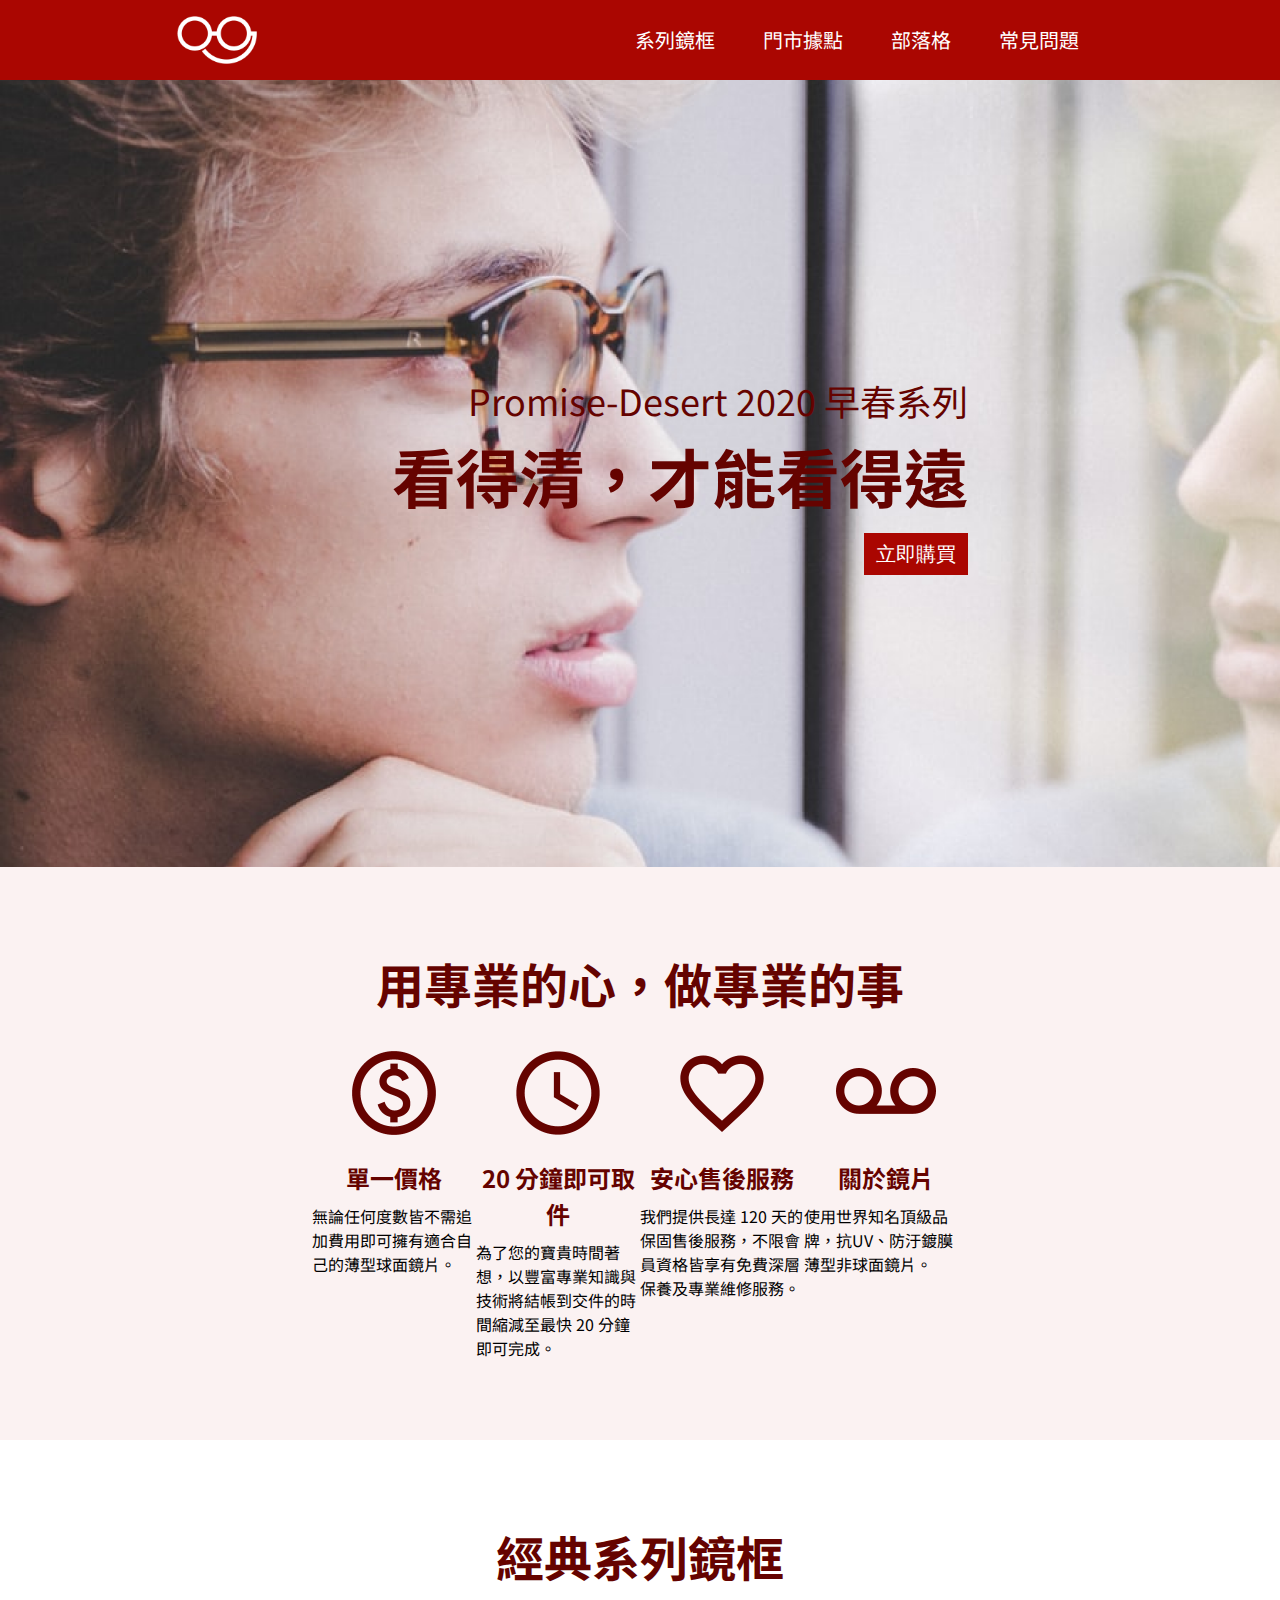
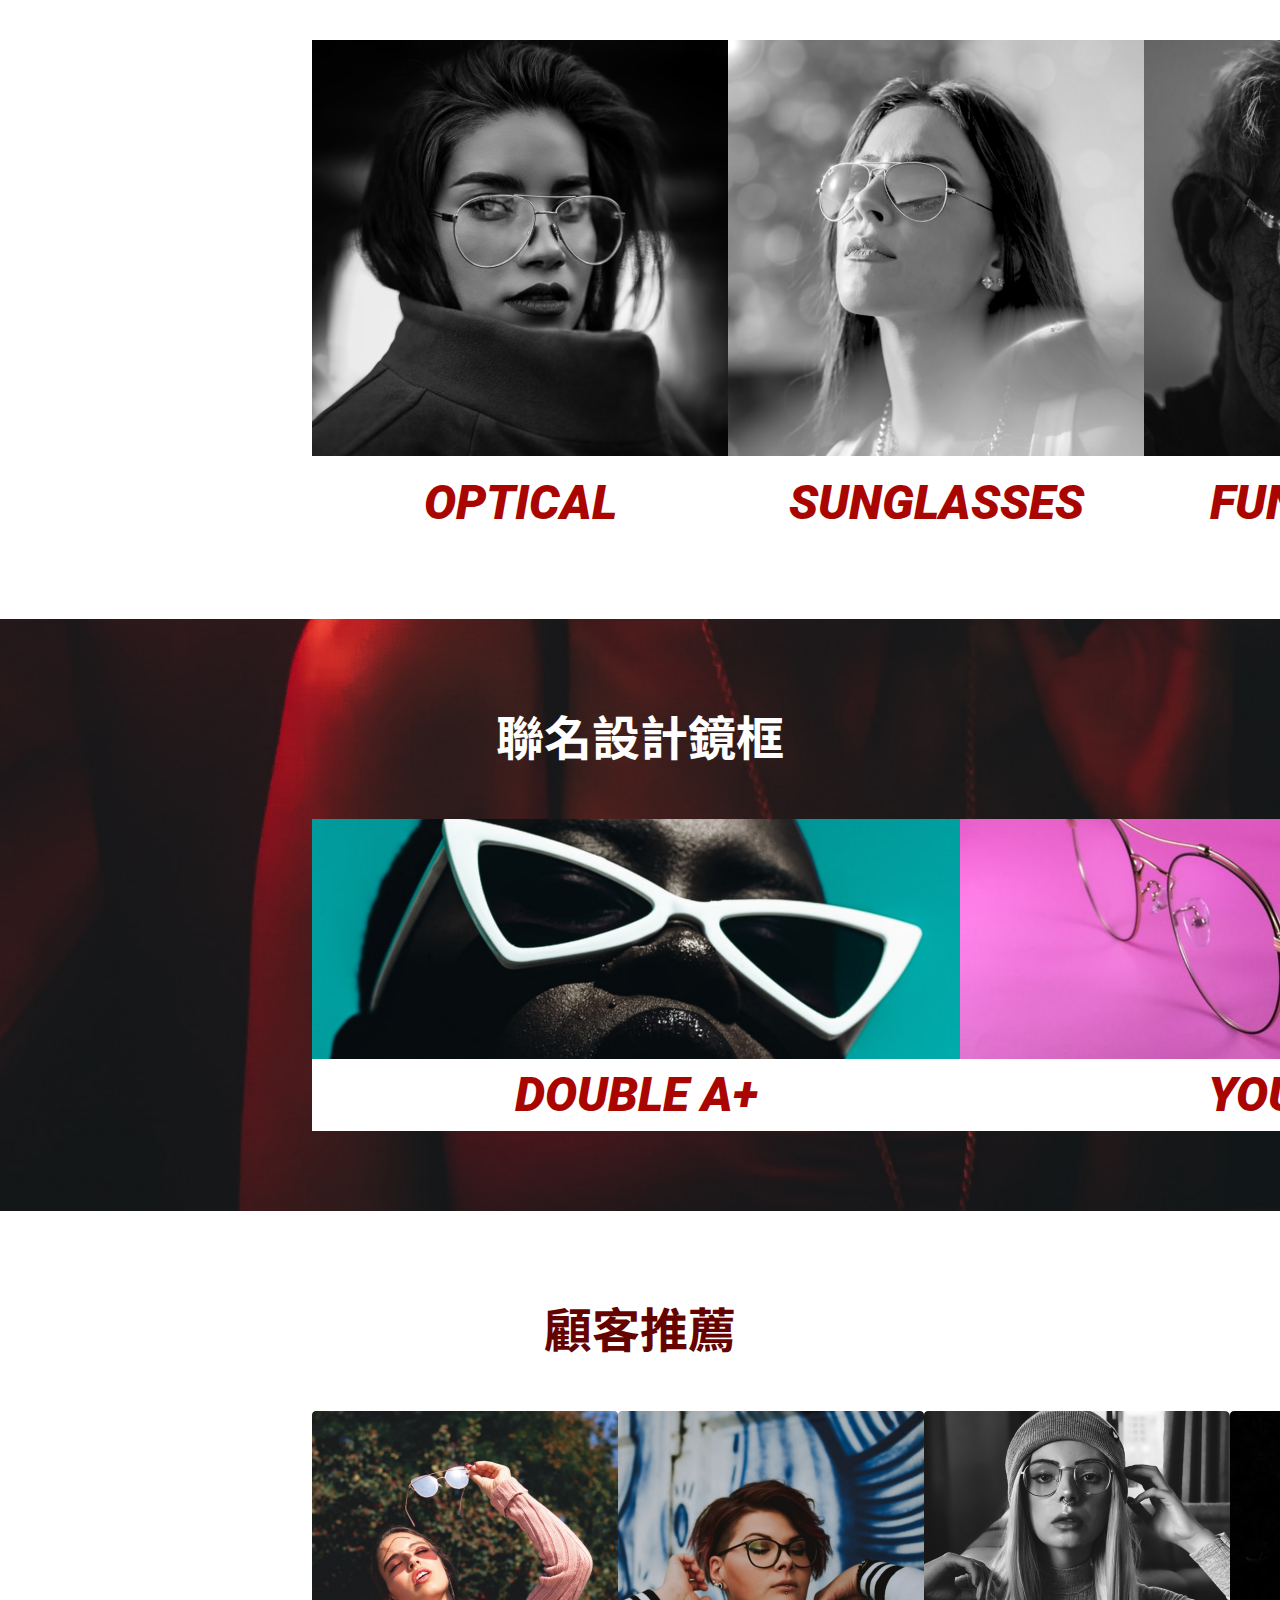
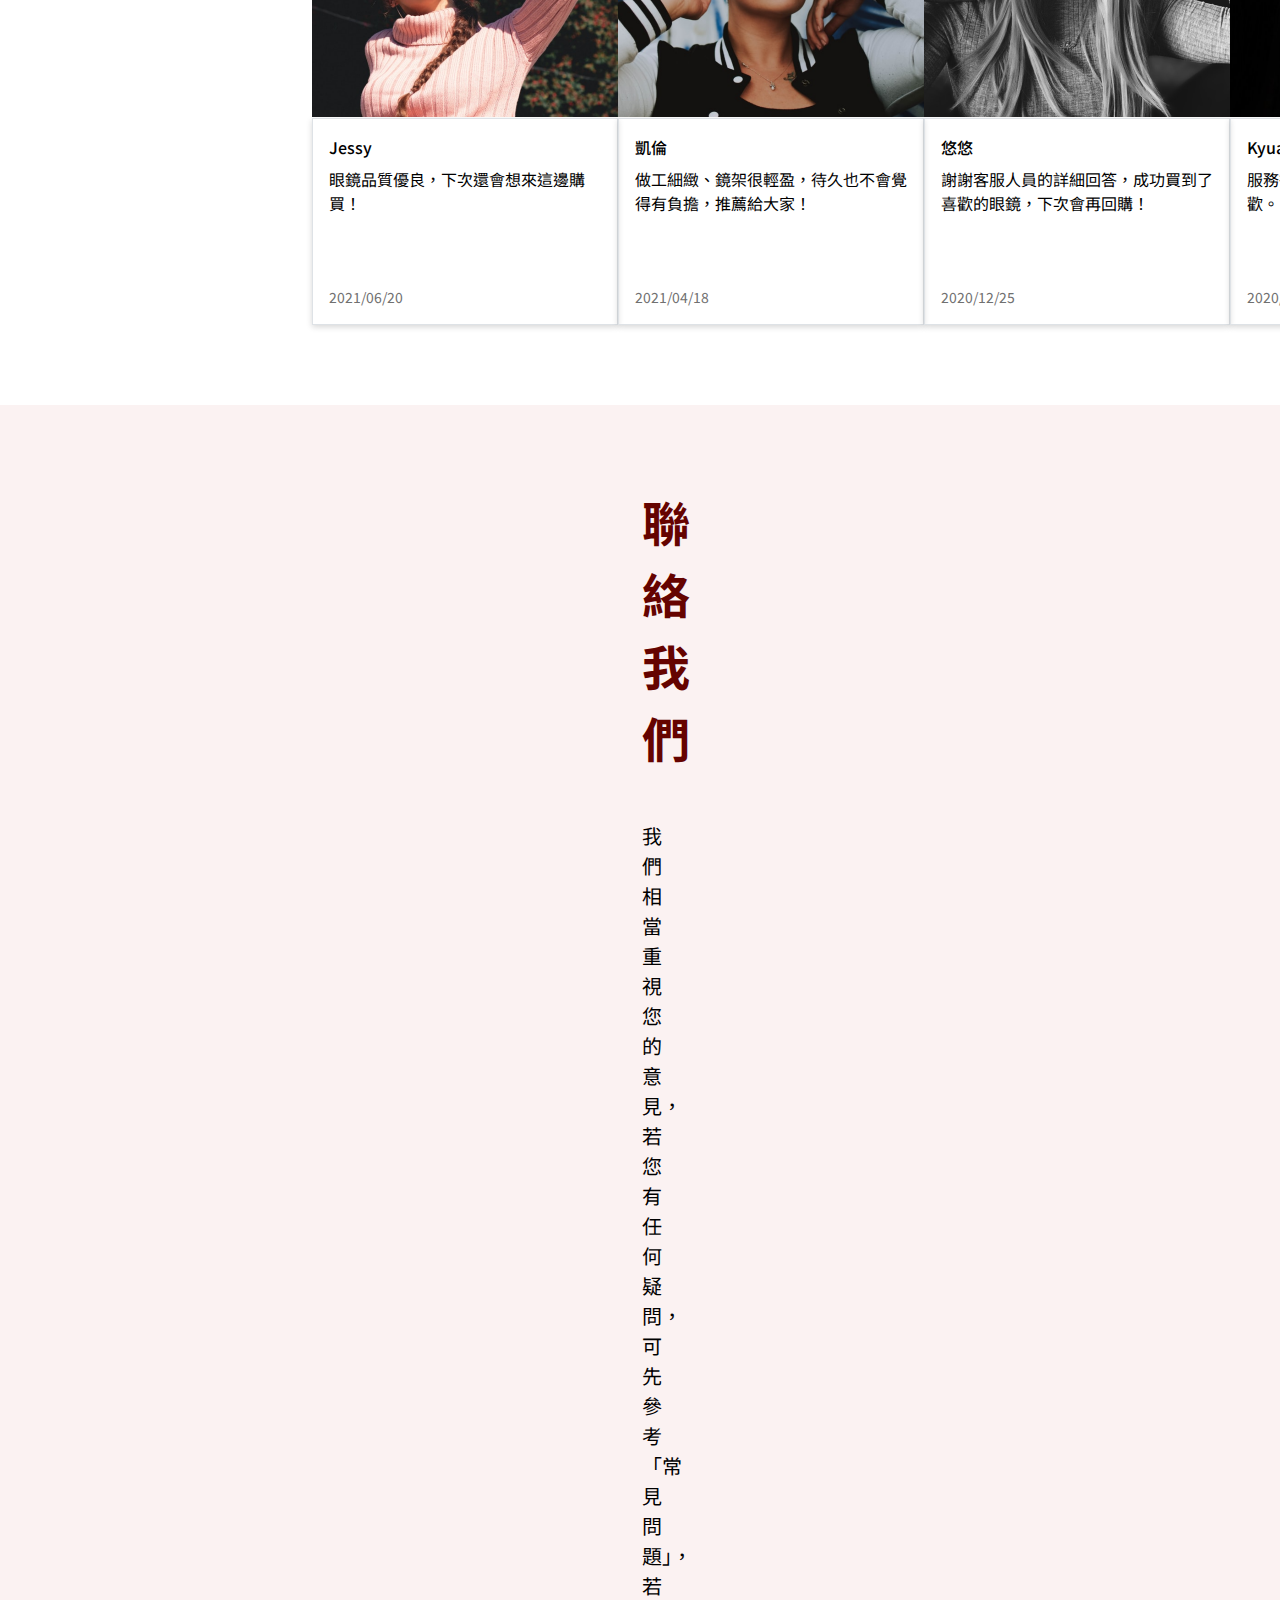
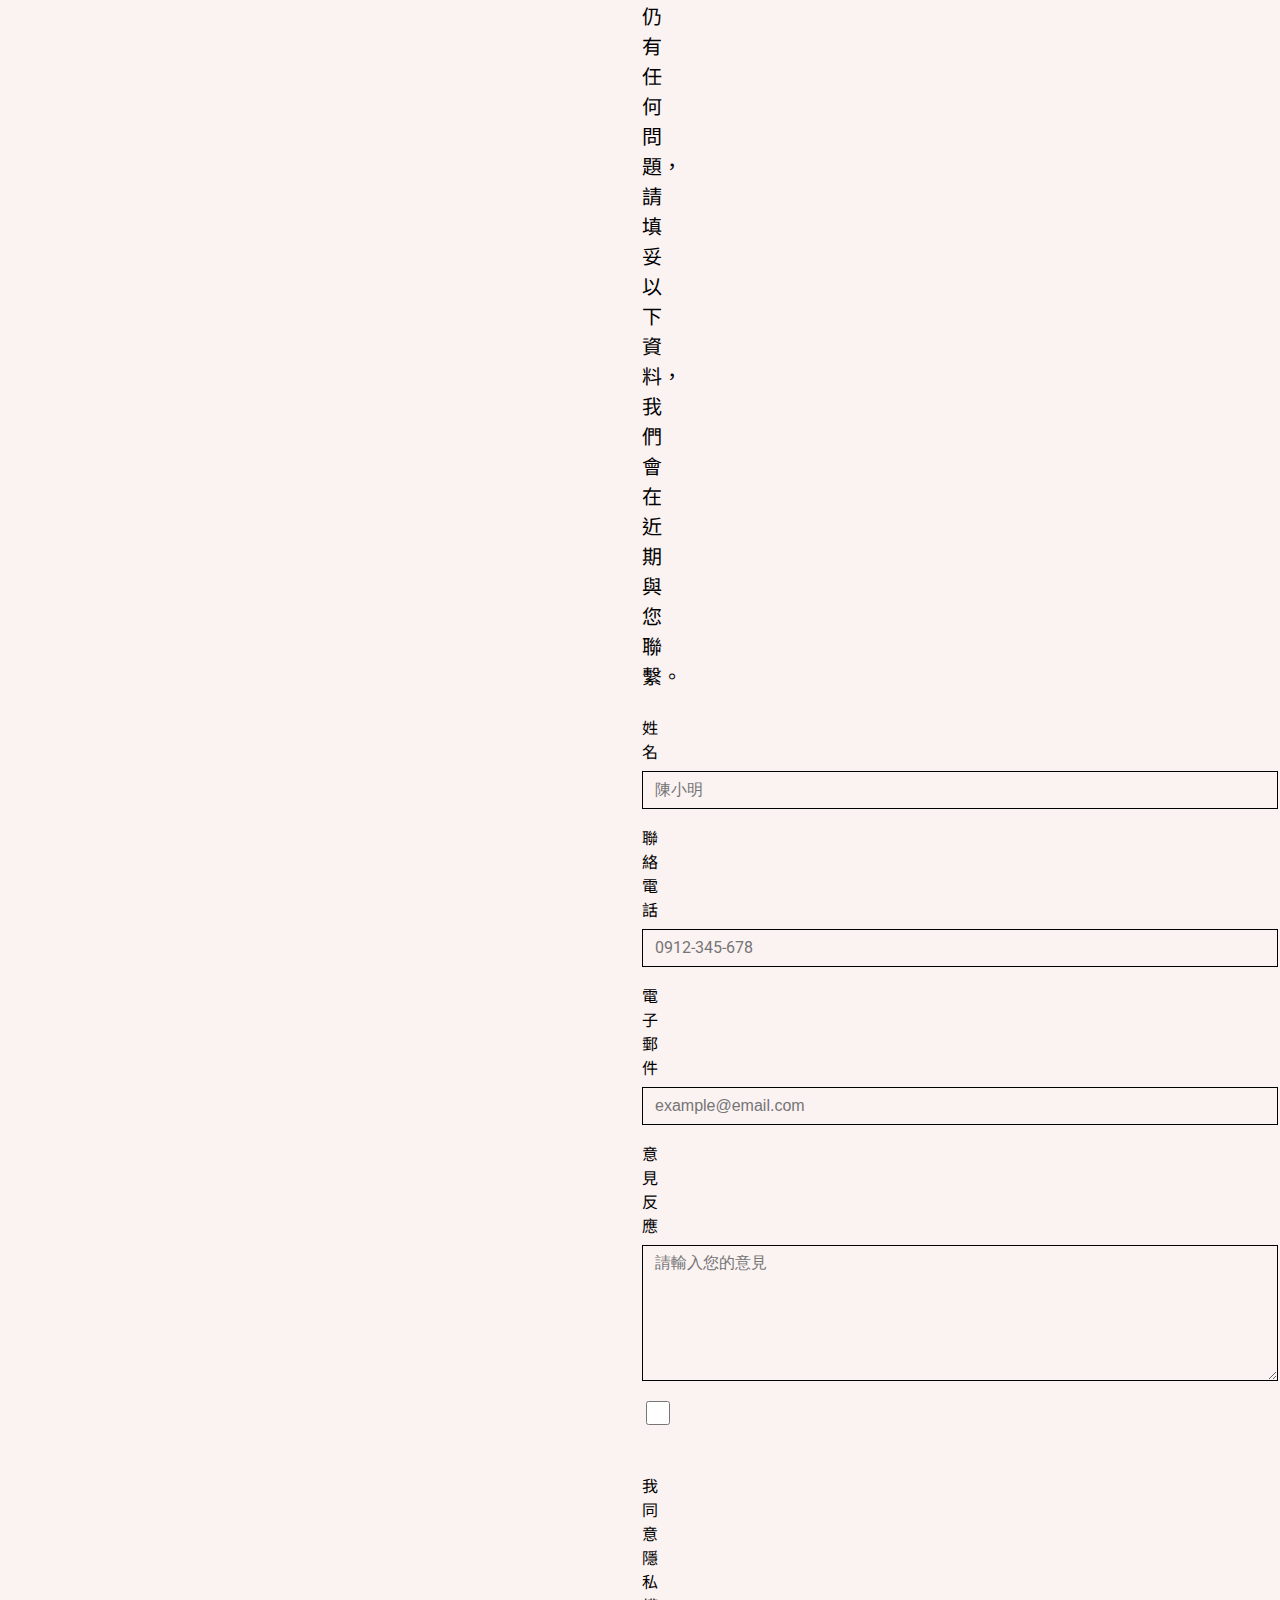
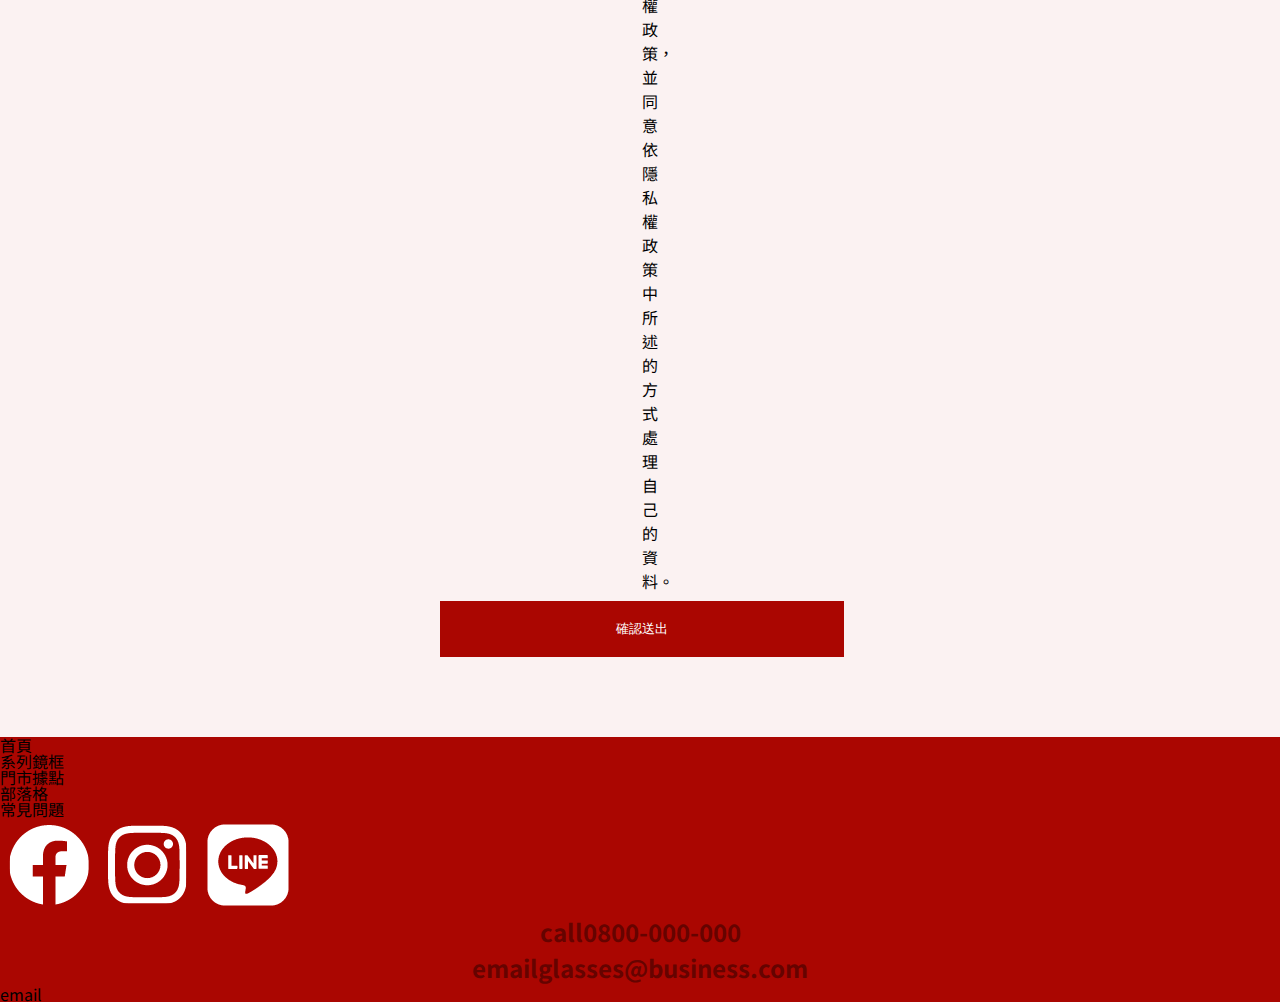
==== index.html @ fcf79416 "rename home page to index" ====
<!DOCTYPE html>
<html lang="en">
<head>
    <meta charset="UTF-8">
    <meta http-equiv="X-UA-Compatible" content="IE=edge">
    <meta name="viewport" content="width=device-width, initial-scale=1.0">
    <title>Glasses Official Website</title>
    <link rel="stylesheet" href="css/reset.css">
    <link rel="stylesheet" href="https://fonts.googleapis.com/icon?family=Material+Icons">
    <link rel="preconnect" href="https://fonts.googleapis.com">
    <link rel="preconnect" href="https://fonts.gstatic.com" crossorigin>
    <link href="https://fonts.googleapis.com/css2?family=Roboto:ital,wght@0,400;1,900&display=swap" rel="stylesheet">
    <link href="https://fonts.googleapis.com/css2?family=Noto+Sans+TC:wght@400;500;700&display=swap" rel="stylesheet">
    <link rel="stylesheet" href="css/all.css">
</head>
<body>
    <div class="header">
        <img src="images/logo-white.png" alt="logo">
        <ul class="menu text-notosans">
            <li><a href="">系列鏡框</a></li>
            <li><a href="">門市據點</a></li>
            <li><a href="">部落格</a></li>
            <li><a href="">常見問題</a></li>
        </ul>
    </div>
    <div class="banner text-notosans">
        <h2>Promise-Desert 2020 早春系列</h2>
        <h1>看得清，才能看得遠</h1>
        <input type="button" value="立即購買">
    </div>
    <div class="slogan text-notosans">
        <h2>用專業的心，做專業的事</h2>
        <ul class="values">
            <li>
                <img src="images/home-section2-1.png" alt="">
                <h3>單一價格</h3>
                <p>無論任何度數皆不需追加費用即可擁有適合自己的薄型球面鏡片。</p>
            </li>
            <li>
                <img src="images/home-section2-2.png" alt="">
                <h3>20 分鐘即可取件</h3>
                <p>為了您的寶貴時間著想，以豐富專業知識與技術將結帳到交件的時間縮減至最快 20 分鐘即可完成。</p>
            </li>
            <li>
                <img src="images/home-section2-3.png" alt="">
                <h3>安心售後服務</h3>
                <p>我們提供長達 120 天的保固售後服務，不限會員資格皆享有免費深層保養及專業維修服務。</p>
            </li>
            <li>
                <img src="images/home-section2-4.png" alt="">
                <h3>關於鏡片</h3>
                <p>使用世界知名頂級品牌，抗UV、防汙鍍膜薄型非球面鏡片。</p>
            </li>
        </ul>
    </div>
    <div class="classic">
        <h2 class="text-notosans">經典系列鏡框</h2>
        <ul class="classic-products text-roboto">
            <li>
                <img src="images/home-section3-1.png" alt="">
                <h3>OPTICAL</h3>
            </li>
            <li>
                <img src="images/home-section3-2.png" alt="">
                <h3>SUNGLASSES</h3>
            </li>
            <li>
                <img src="images/home-section3-3.png" alt="">
                <h3>FUNCTIONAL</h3>
            </li>
        </ul>
    </div>
    <div class="joint">
        <h2 class="text-notosans">聯名設計鏡框</h2>
        <ul class="joint-products text-roboto">
            <li>
                <img src="images/home-section4-1.png" alt="">
                <h3>DOUBLE A+</h3>
            </li>
            <li>
                <img src="images/home-section4-2.png" alt="">
                <h3>YOUTH</h3>
            </li>
        </ul>
    </div>
    <div class="recommend text-notosans">
        <h2>顧客推薦</h2>
        <ul class="cards">
            <li>
                <img src="images/home-section5-1.png" alt="">
                <div class="cards-content">
                    <h3>Jessy</h3>
                    <p>眼鏡品質優良，下次還會想來這邊購買！</p>
                    <span>2021/06/20</span>
                </div>
            </li>
            <li>
                <img src="images/home-section5-2.png" alt="">
                <div class="cards-content">
                    <h3>凱倫</h3>
                    <p>做工細緻、鏡架很輕盈，待久也不會覺得有負擔，推薦給大家！</p>
                    <span>2021/04/18</span>
                </div>
            </li>
            <li>
                <img src="images/home-section5-3.png" alt="">
                <div class="cards-content">
                    <h3>悠悠</h3>
                    <p>謝謝客服人員的詳細回答，成功買到了喜歡的眼鏡，下次會再回購！</p>
                    <span>2020/12/25</span>
                </div>
            </li>
            <li>
                <img src="images/home-section5-4.png" alt="">
                <div class="cards-content">
                    <h3>Kyuan</h3>
                    <p>服務很好，品質沒有任何問題，非常喜歡。</p>
                    <span>2020/10/31</span>
                </div>
            </li>
        </ul>
    </div>
    <div class="contact text-notosans">
        <h2>聯絡我們</h2>
        <h3>我們相當重視您的意見，若您有任何疑問，可先參考「常見問題」，若仍有任何問題，請填妥以下資料，我們會在近期與您聯繫。</h3>
        <form action="" class="form">
            <p>姓名</p>
            <input type="text" name="name" placeholder="陳小明">
            <p>聯絡電話</p>
            <input class="text-roboto" type="text" name="phone" placeholder="0912-345-678">
            <p>電子郵件</p>
            <input type="text" name="email" placeholder="example@email.com">
            <p>意見反應</p>
            <textarea name="" id="" cols="30" rows="10" placeholder="請輸入您的意見"></textarea>
            <p><input type="checkbox" name="confirm">我同意隱私權政策，並同意依隱私權政策中所述的方式處理自己的資料。</p>
            <div class="btn">
                <input type="button" value="確認送出">
            </div>
        </form>
    </div>
    <div class="footer text-notosans">
        <div>
            <ul>
                <li>首頁</li>
                <li>系列鏡框</li>
                <li>門市據點</li>
                <li>部落格</li>
                <li>常見問題</li>
            </ul>
            <ul>
                <img src="images/ic-social-fb.png" alt="facebook">
                <img src="images/ic_social_ig.png" alt="instagram">
                <img src="images/ic_social_line.png" alt="line">
            </ul>
        </div>
        <h3><i class="material-icons-outlined">call</i>0800-000-000</h3>
        <h3><i class="material-icons-outlined">email</i>glasses@business.com</h3>

        <span class="material-icons-outlined">
            email
            </span>
    </div>
</body>
</html>
---- css/all.css ----
.text-roboto{
    font-family: 'Roboto', sans-serif;
}

.text-notosans{
    font-family: 'Noto Sans TC', sans-serif;
}

h2{
    font-weight: bold;
    font-size: 48px;
    line-height: 72px;
    color: #650300;
    text-align: center;
}

h3{
    font-weight: bold;
    font-size: 24px;
    line-height: 36px;
    color: #650300;
    text-align: center;
}

.header{
    background-color: #AA0601;
    display: flex;
    justify-content: space-around;
    align-items: center;
    height: 80px;
}

.header img{
    max-width: 80px;
}

.menu{
    display: flex;
    justify-content: space-around;
    width: 492px;
}

.menu a{
    color: white;
    text-decoration:none;
    font-size: 20px;
    line-height: 30px;
}

.banner{
    background-image: url('../images/home-header.png');
    background-size: cover;
    height: 787px;
    display: flex;
    flex-direction: column;
    align-items: flex-end;
    justify-content: center;
    padding-right: 312px;
}

.banner h1{
    color: #650300;
    font-size: 64px;
    line-height: 96px;
    font-weight: bold;
}

.banner h2{
    font-size: 36px;
    line-height: 54px;
    font-weight: 400;
}

.banner input[type=button]{
    color: white;
    background-color: #AA0601;
    font-size: 20px;
    line-height: 30px;
    font-weight: 500;
    padding: 6px 12px;
    border: none;
    margin-top: 10px;
}

.slogan{
    padding: 80px 312px;
    background-color: #FBF2F2;
}

.slogan h2{
    margin-bottom: 24px;
}

.slogan img{
    max-width: 100px;
    margin-bottom: 16px;
}

.slogan h3{
    margin-bottom: 8px;
}

.slogan p{
    font-size: 16px;
    line-height: 24px;
    text-align: left;
}

.values{
    display: flex;
    justify-content: space-between;
    text-align: center;
}

.values li{
    width: 306px;
}

.classic{
    padding: 80px 312px;
}

.classic h2{
    margin-bottom: 48px;
}

.classic img{
    max-width: 416px;
    margin-bottom: 8px;
}

.classic h3{
    color: #AA0601;
    font-size: 48px;
    line-height: 72px;
    font-weight: 900;
    font-style: italic;
}

.classic-products{
    display: flex;
    justify-content: space-around;
}

.joint{
    background-image: url('../images/index-bg.png');
    background-size: cover;
    padding: 80px 312px;
}

.joint h2{
    color: white;
    margin-bottom: 48px;
}

.joint img{
    max-width: 648px;
}

.joint-products{
    display: flex;
}

.joint-products li{
    display: flex;
    flex-direction: column;
}

.joint-products h3{
    color: #AA0601;
    font-size: 48px;
    line-height: 72px;
    background-color: white;
    font-weight: 900;
    font-style: italic;
}

.recommend{
    padding: 80px 312px;
}

.recommend h2{
    margin-bottom: 48px;
}

.cards{
    display: flex;
    justify-content: space-between;
}

.cards img{
    max-width: 306px;
}

.cards-content{
    max-width: 306px;
    border: 1px solid #DEE2E6;
    padding: 16px;
    box-shadow: 0px 2px 6px #00000029;
}

.cards-content h3{
    font-size: 16px;
    line-height: 24px;
    color: #000000;
    font-weight: 500;
    text-align: left;
    margin-bottom: 8px;
}

.cards-content p{
    font-size: 16px;
    line-height: 24px;
    height: 120px;
}

.cards-content span{
    color: #707070;
    font-size: 14px;
    line-height: 21px;
}

.contact{
    padding: 80px 642px;
    background-color: #FBF2F2;
}

.contact h2{
    margin-bottom: 48px;
}

.contact h3{
    font-size: 20px;
    line-height: 30px;
    color: #000000;
    font-weight: 400;
    text-align: left;
    margin-bottom: 24px;
}

.form p{
    margin-bottom: 8px;
    font-size: 16px;
    line-height: 24px;
}

.form input[type=text]{
    margin-bottom: 16px;
    width: 636px;
    padding: 6px 12px;
    font-size: 16px;
    line-height: 24px;
    background-color: #FBF2F2;
    border: 1px solid;
}

.form input[type=checkbox]{
    width: 24px;
    height: 24px;
    margin-bottom: 48px;
}

.form input[type=button]{
    background-color: #AA0601;
    max-width: 416px;
    height: 56px;
    padding: 16px 176px;
    border: 0px;
    color: white;
}

.form textarea{
    margin-bottom: 16px;
    width: 636px;
    height: 136px;
    padding: 6px 12px;
    font-size: 16px;
    line-height: 24px;
    background-color: #FBF2F2;
    border: 1px solid;
}

.btn{
    display: flex;
    justify-content: center;
}

.footer{
    background-color: #AA0601;
}
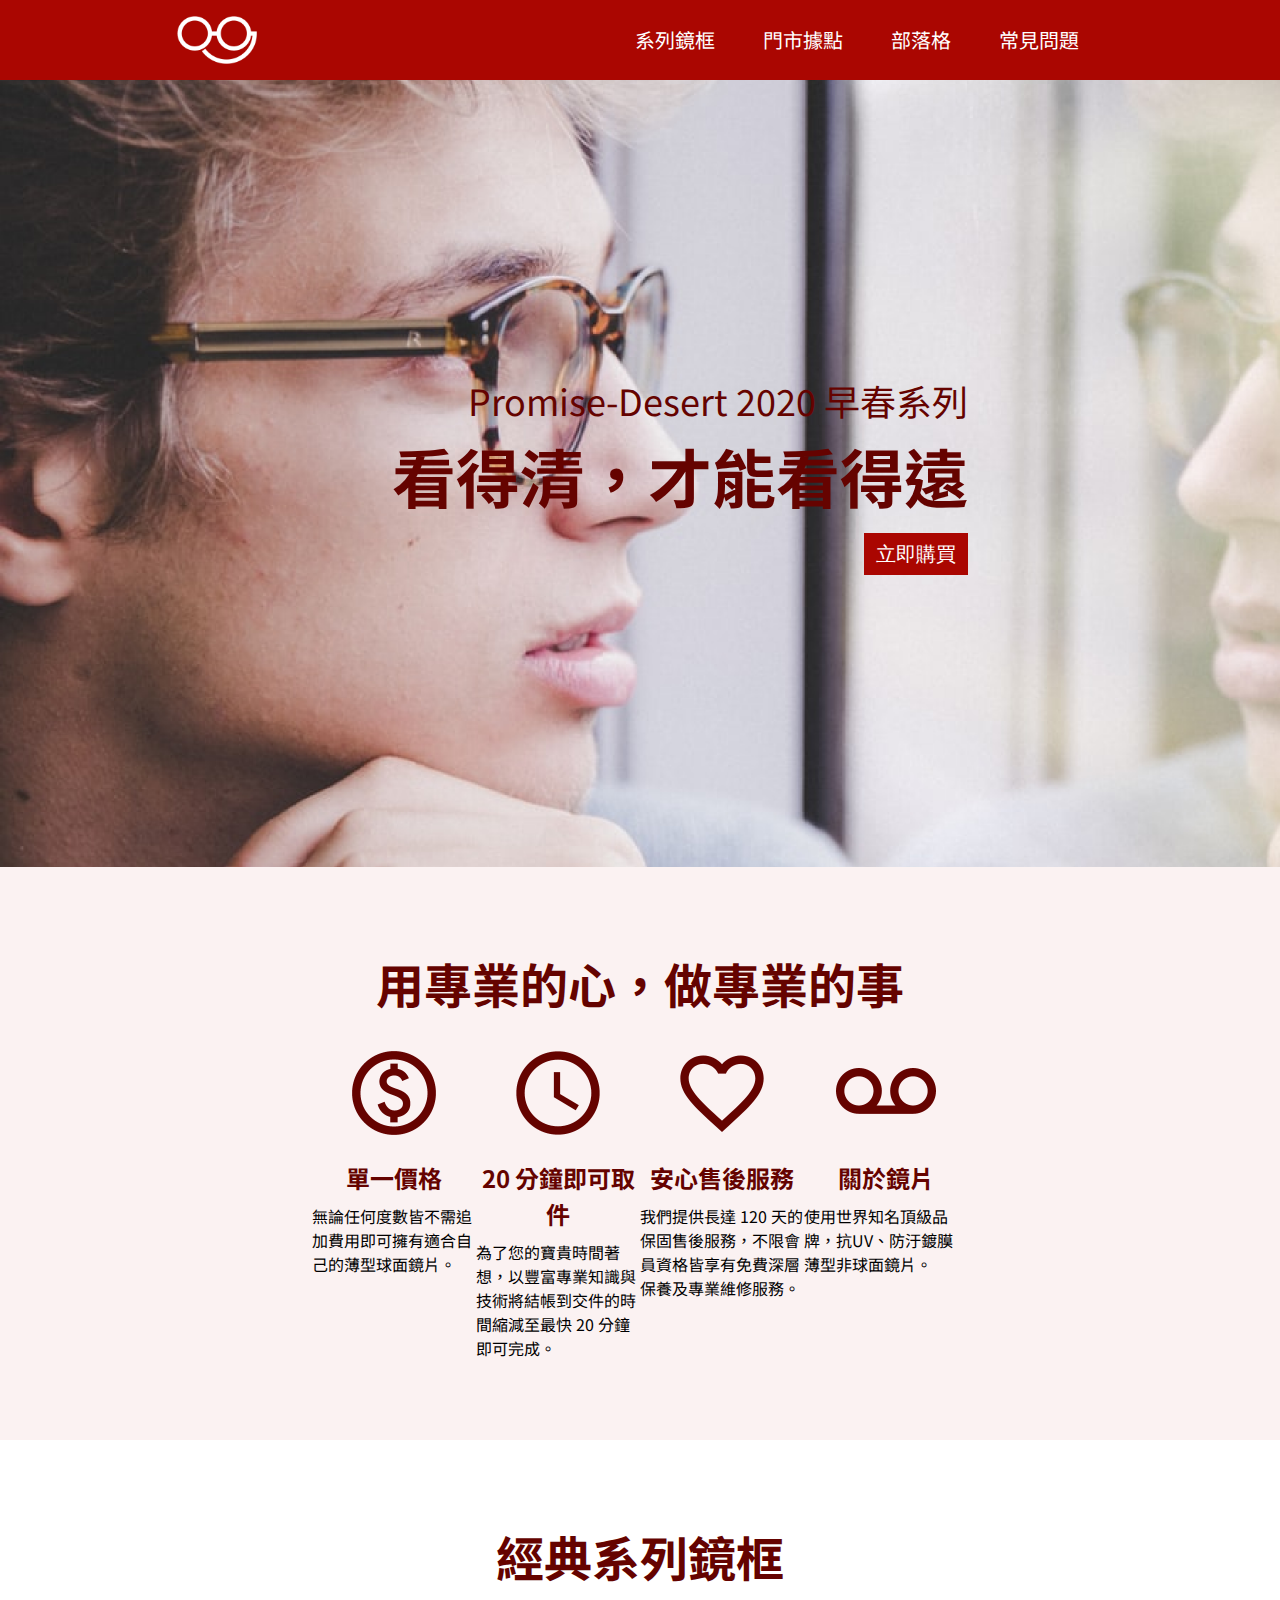
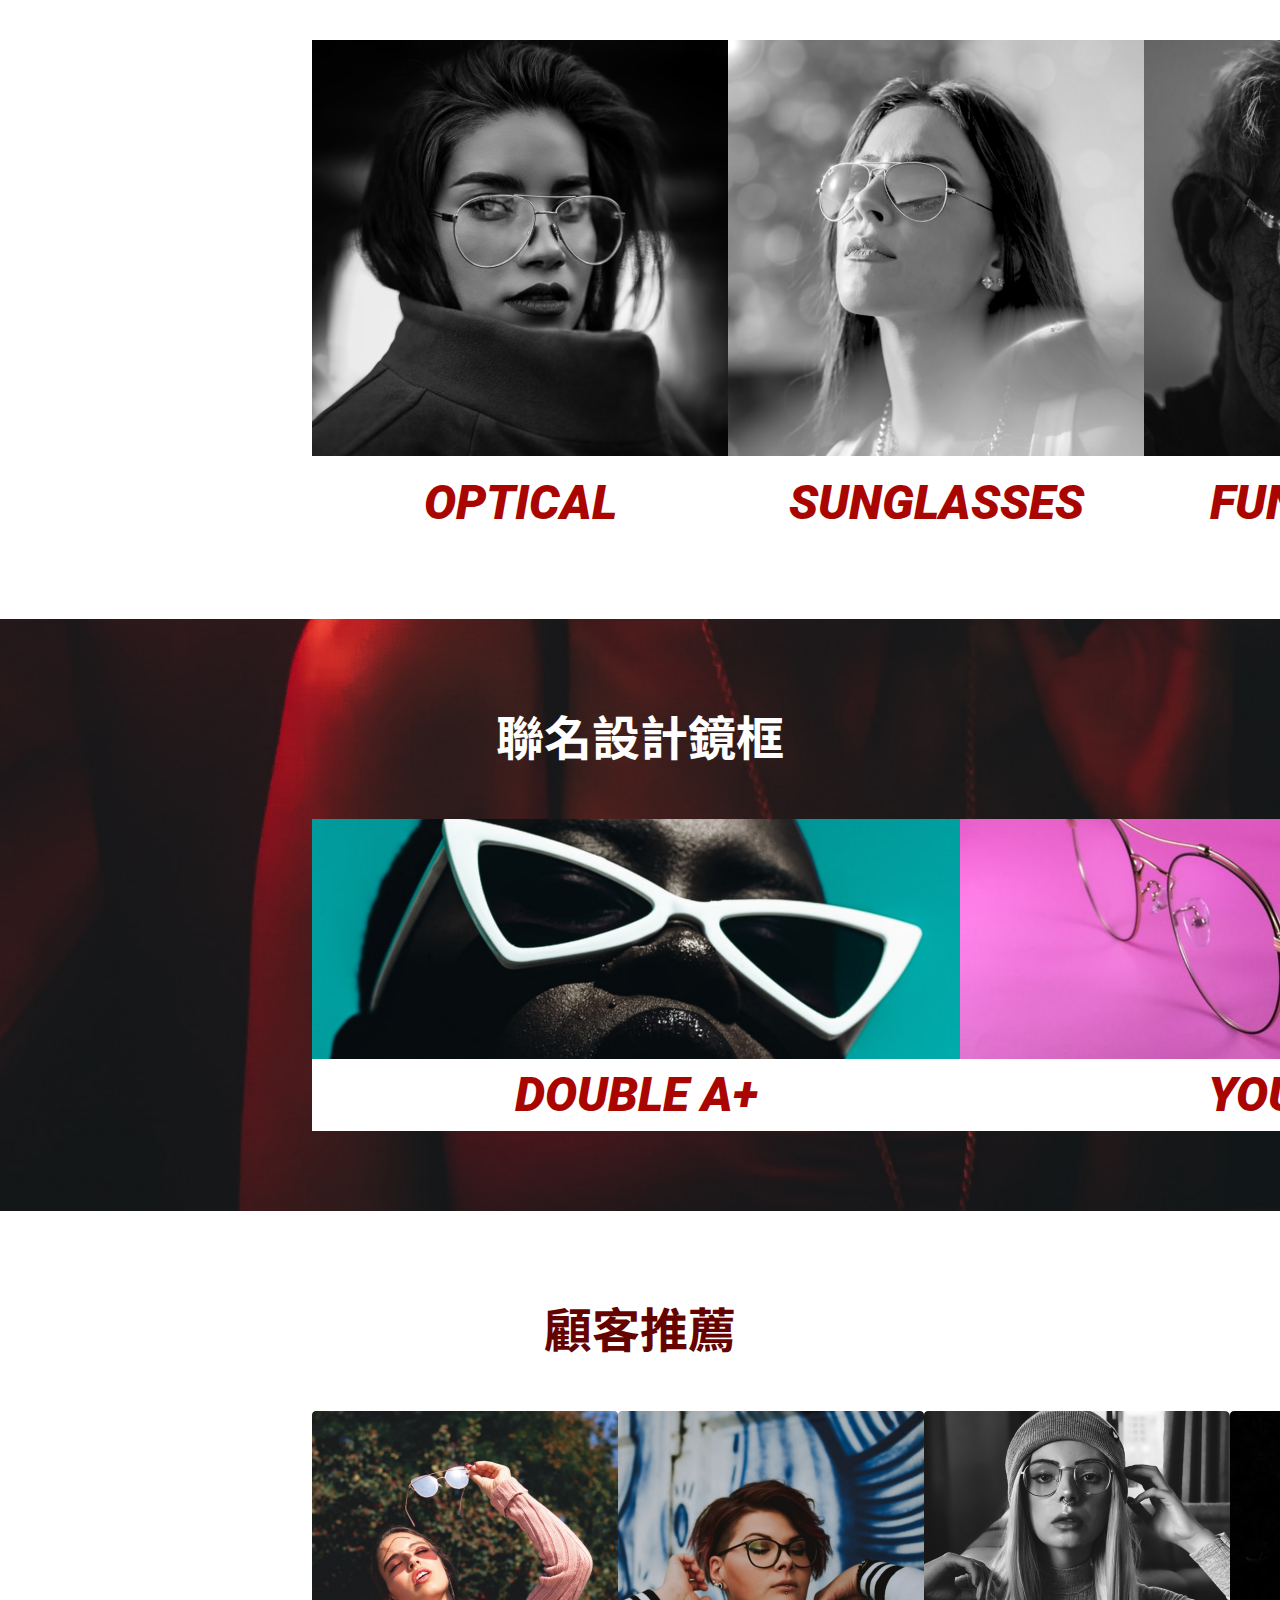
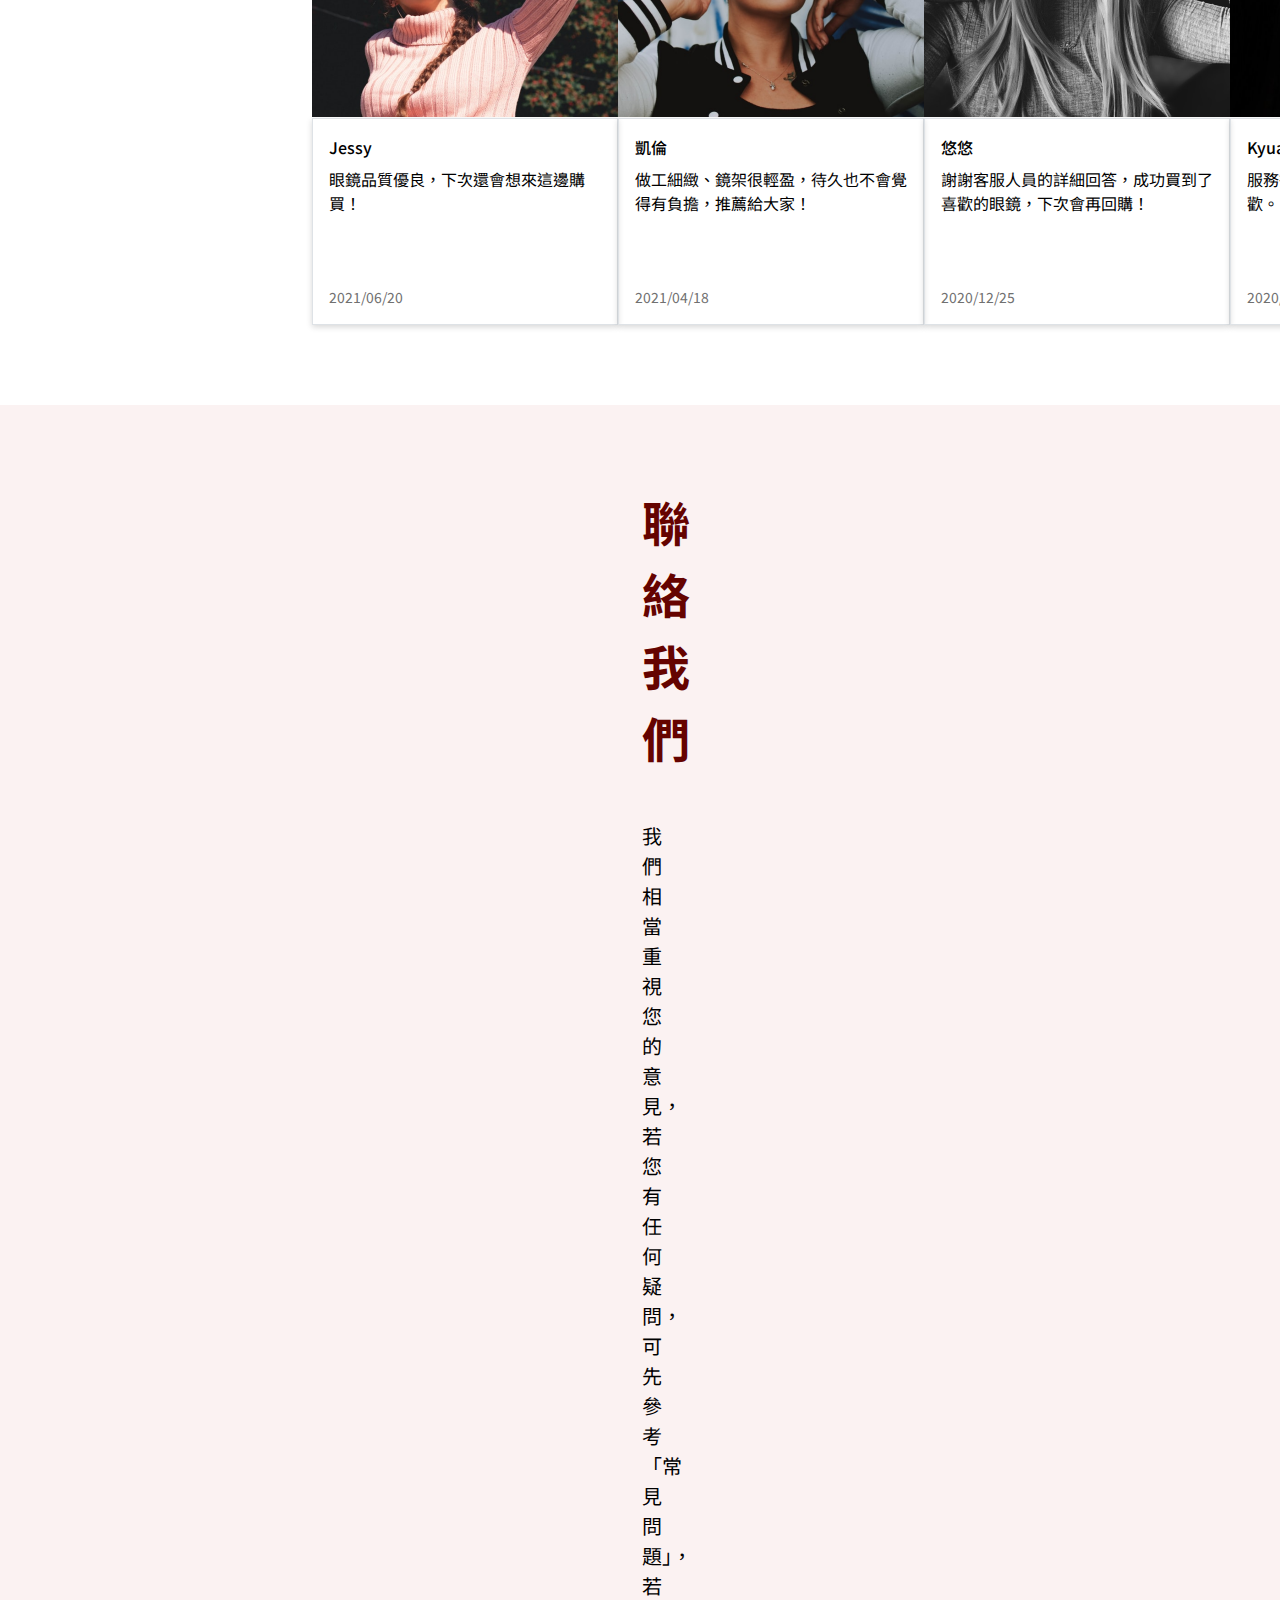
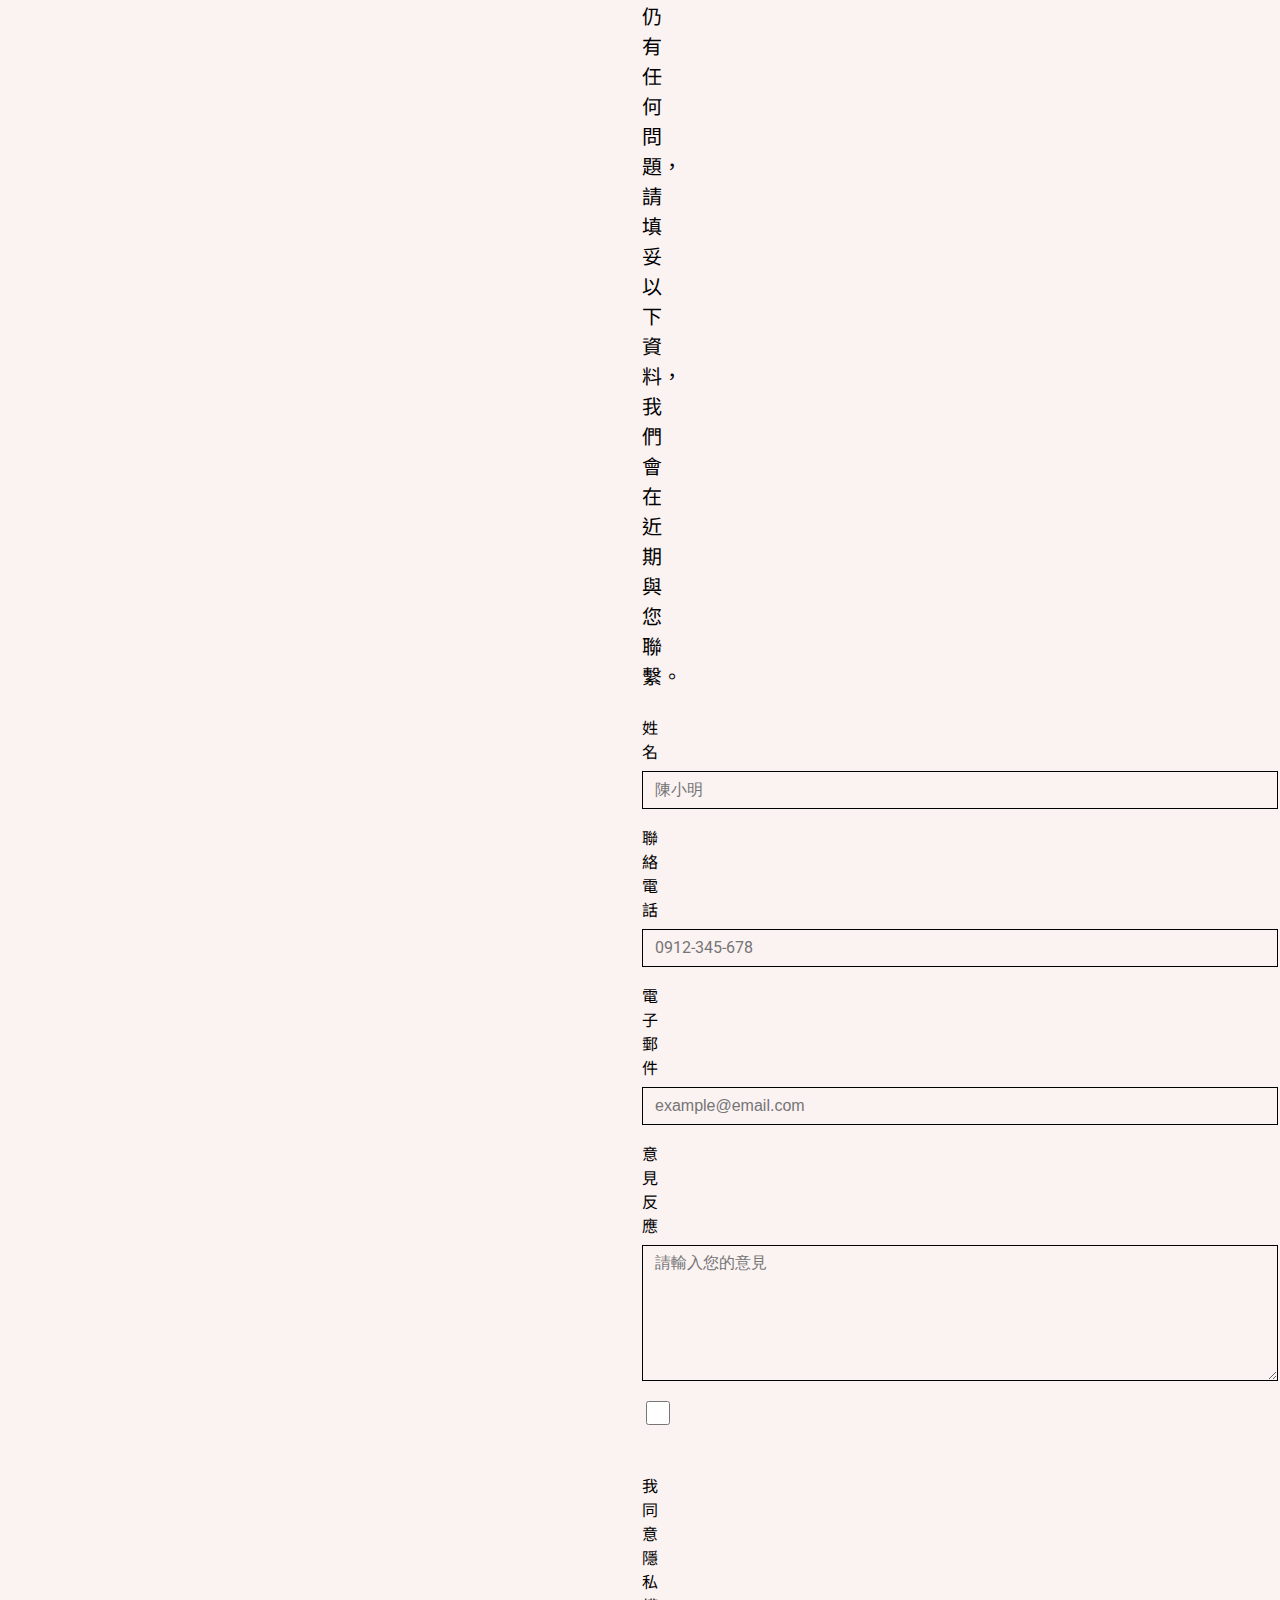
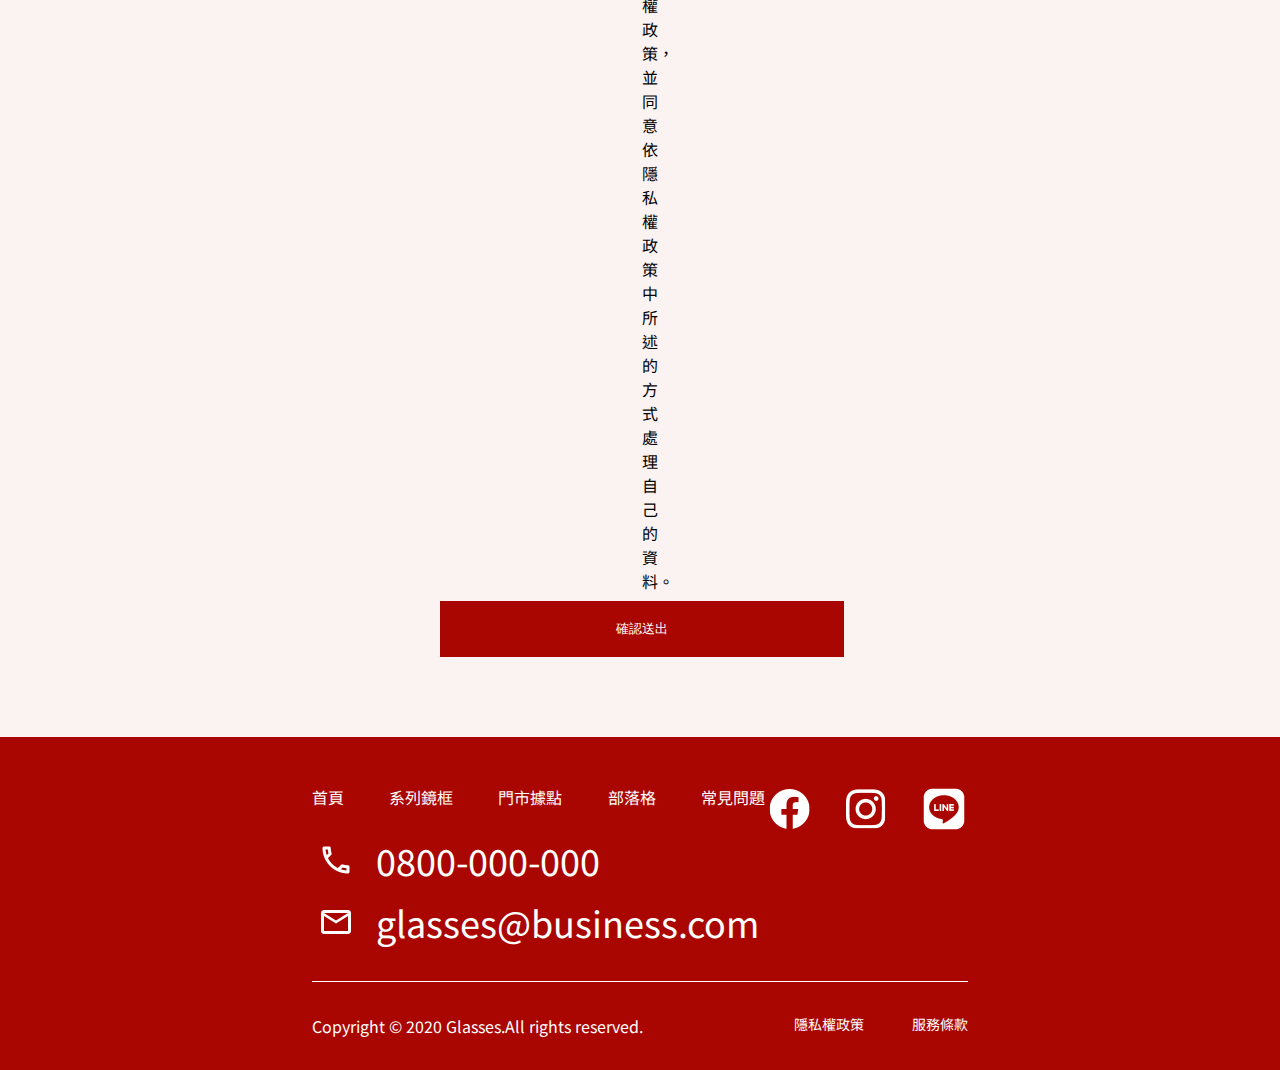
==== commit ddedabff: "finish footer desktop part" ====
--- a/index.html
+++ b/index.html
@@ -139,26 +139,31 @@
         </form>
     </div>
     <div class="footer text-notosans">
-        <div>
-            <ul>
+        <div class="links">
+            <ul class="pages">
                 <li>首頁</li>
                 <li>系列鏡框</li>
                 <li>門市據點</li>
                 <li>部落格</li>
                 <li>常見問題</li>
             </ul>
-            <ul>
+            <ul class="social-media">
                 <img src="images/ic-social-fb.png" alt="facebook">
                 <img src="images/ic_social_ig.png" alt="instagram">
                 <img src="images/ic_social_line.png" alt="line">
             </ul>
         </div>
-        <h3><i class="material-icons-outlined">call</i>0800-000-000</h3>
-        <h3><i class="material-icons-outlined">email</i>glasses@business.com</h3>
-
-        <span class="material-icons-outlined">
-            email
-            </span>
+        <div class="contact-way">
+            <h2><img src="images/ic_call.png" alt="">0800-000-000</h2>
+            <h2><img src="images/ic_email.png" alt="">glasses@business.com</h2>
+        </div>
+        <div class="copyright">
+            <h3>Copyright © 2020 Glasses.All rights reserved.</h3>
+            <ul>
+                <li>隱私權政策</li>
+                <li>服務條款</li>
+            </ul>
+        </div>
     </div>
 </body>
 </html>--- a/css/all.css
+++ b/css/all.css
@@ -287,4 +287,77 @@
 
 .footer{
     background-color: #AA0601;
+    padding: 48px 312px 32px 312px;
+    color: white;
+}
+
+.links{
+    display: flex;
+    justify-content: space-between;
+}
+
+.links ul{
+    display: flex;
+    justify-content: space-between;
+}
+
+.links li{
+    font-size: 16px;
+    line-height: 24px;
+}
+
+.pages{
+    width: 464px;
+}
+
+.social-media{
+    width: 208px;
+}
+
+.social-media img{
+    width: 48px;
+}
+
+.contact-way{
+    display: flex;
+    flex-direction: column;
+    align-items: flex-start;
+}
+
+.contact-way img{
+    padding: 6px;
+    margin-right: 16px;
+}
+
+.contact-way h2{
+    color: white;
+    font-size: 36px;
+    line-height: 54px;
+    font-weight: 400;
+    display: flex;
+    align-items: center;
+    margin-bottom: 8px;
+}
+
+.copyright{
+    margin-top: 24px;;
+    display: flex;
+    justify-content: space-between;
+    border-top: 1px solid;
+    padding-top: 32px ;
+}
+
+.copyright h3{
+    color: white;
+    font-size: 16px;
+    line-height: 24px;
+    font-weight: 400;
+}
+
+.copyright ul{
+    display: flex;
+    justify-content: space-between;
+    width: 174px;
+    font-size: 14px;
+    line-height: 21px;
 }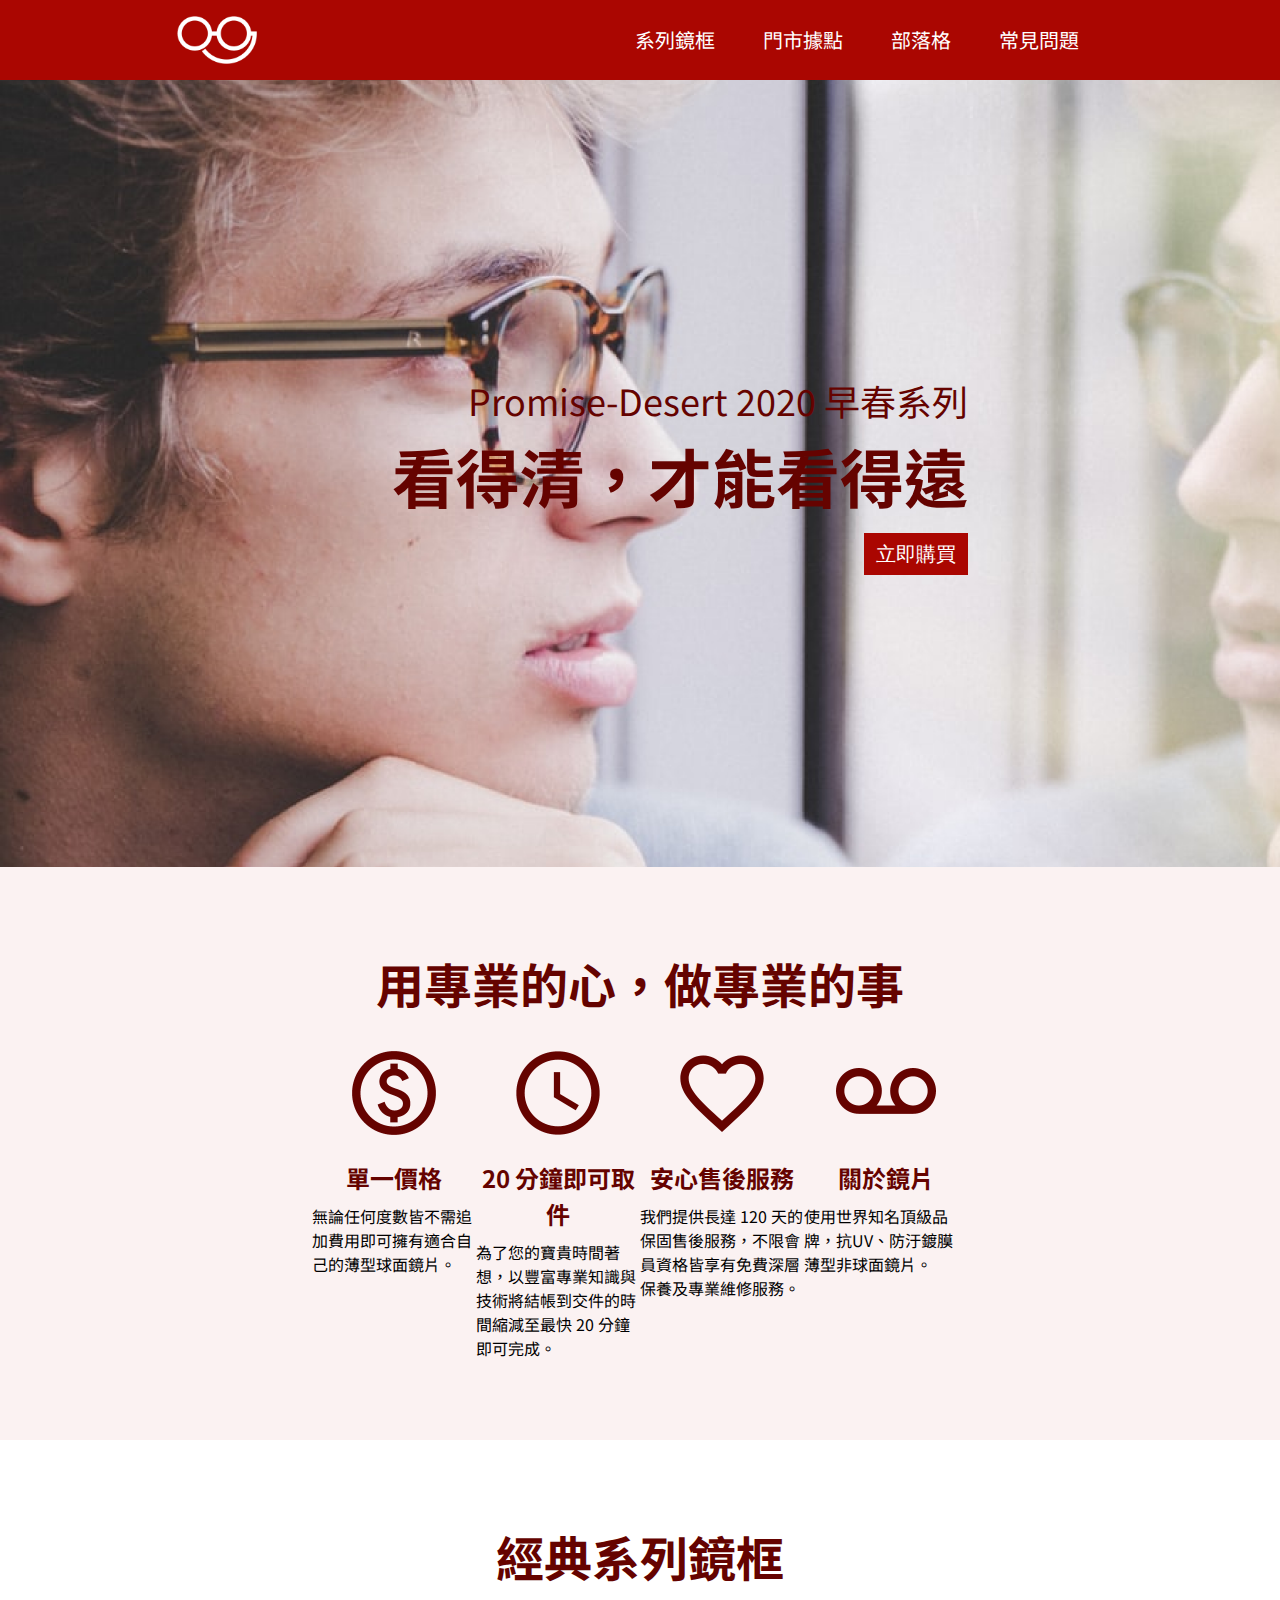
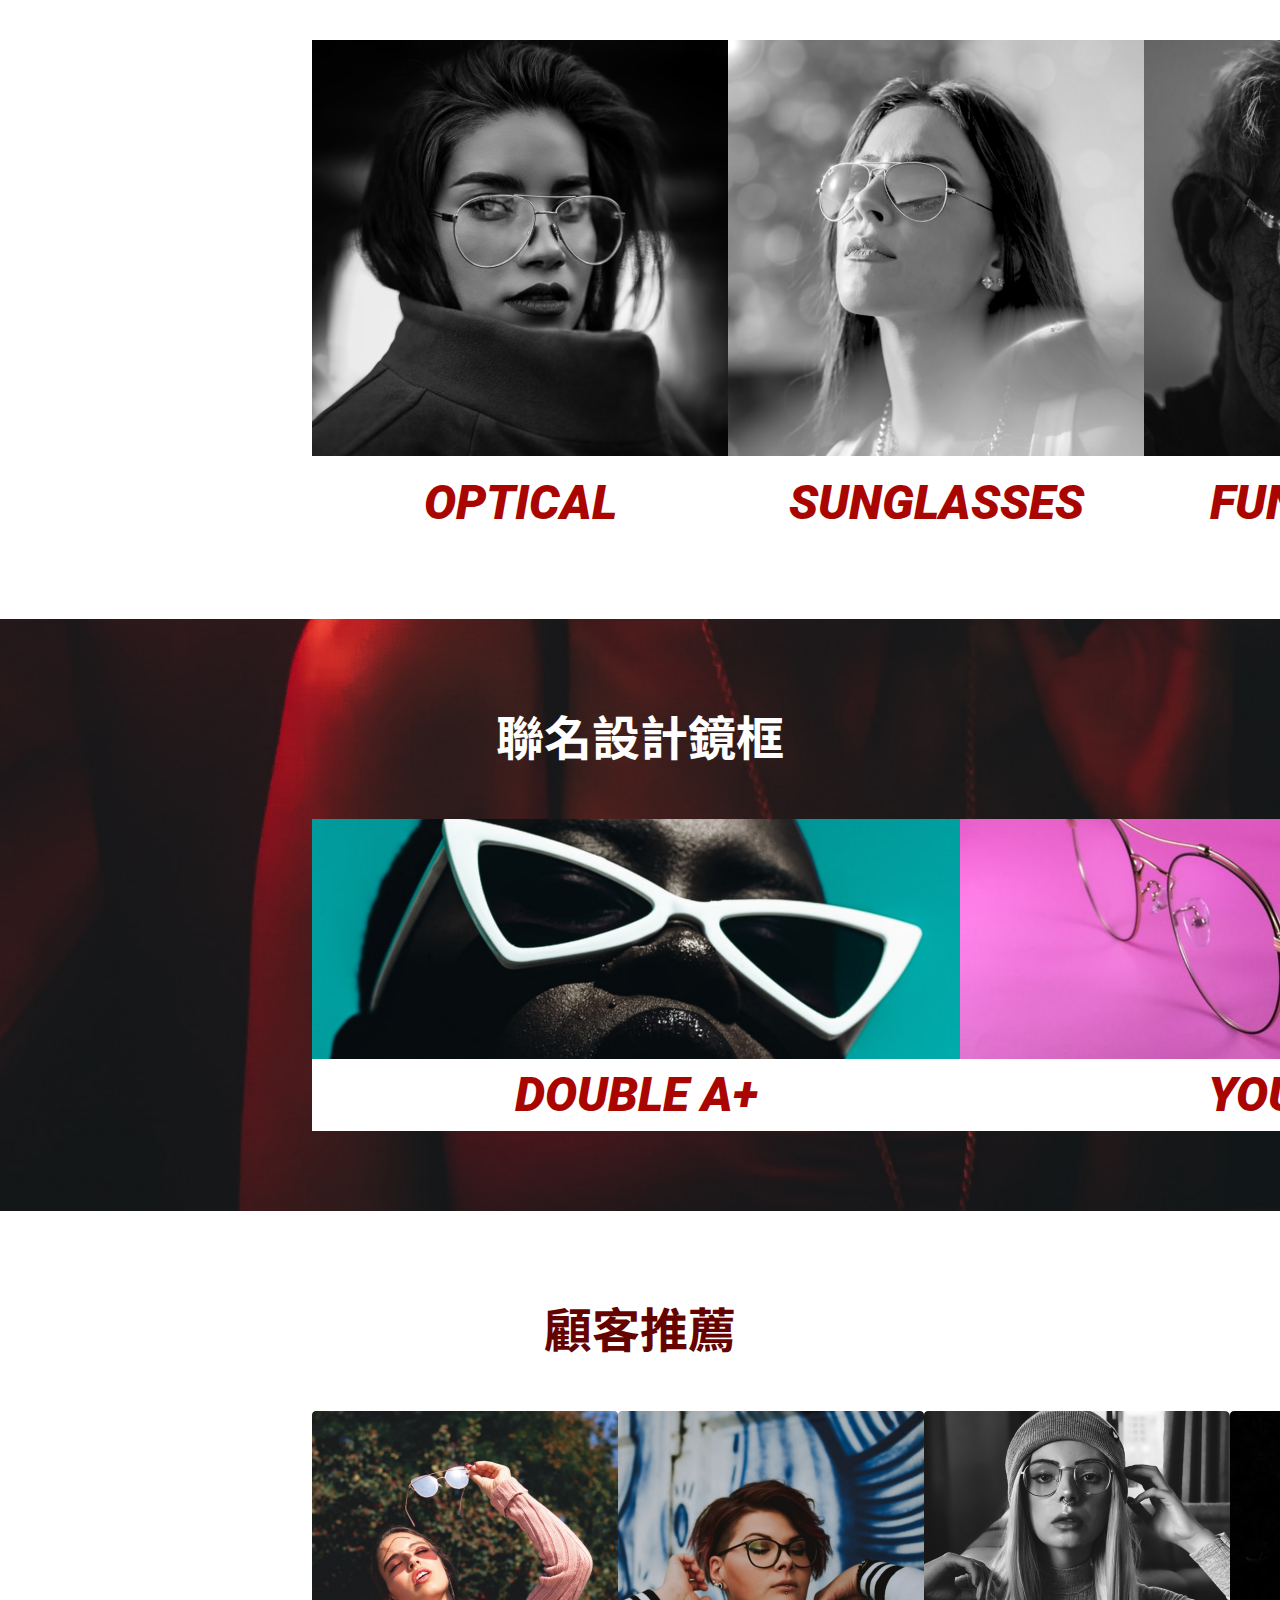
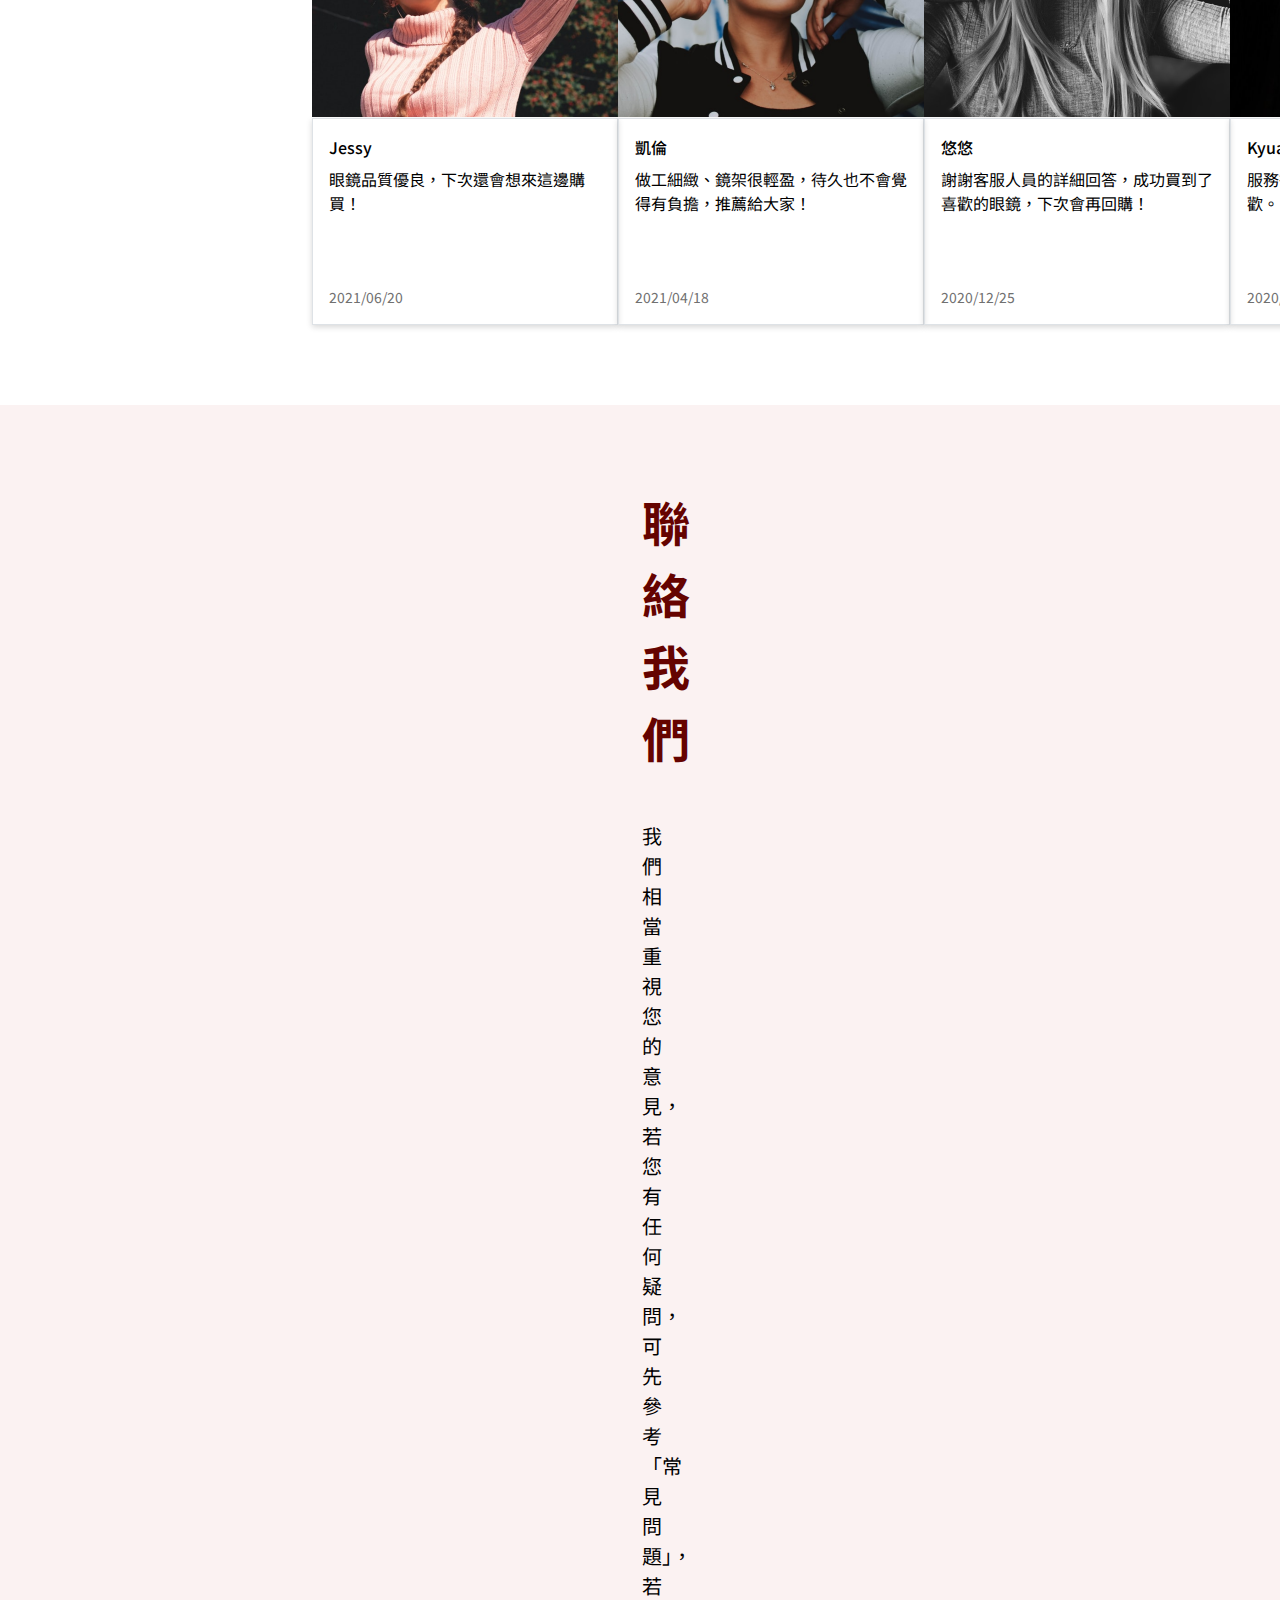
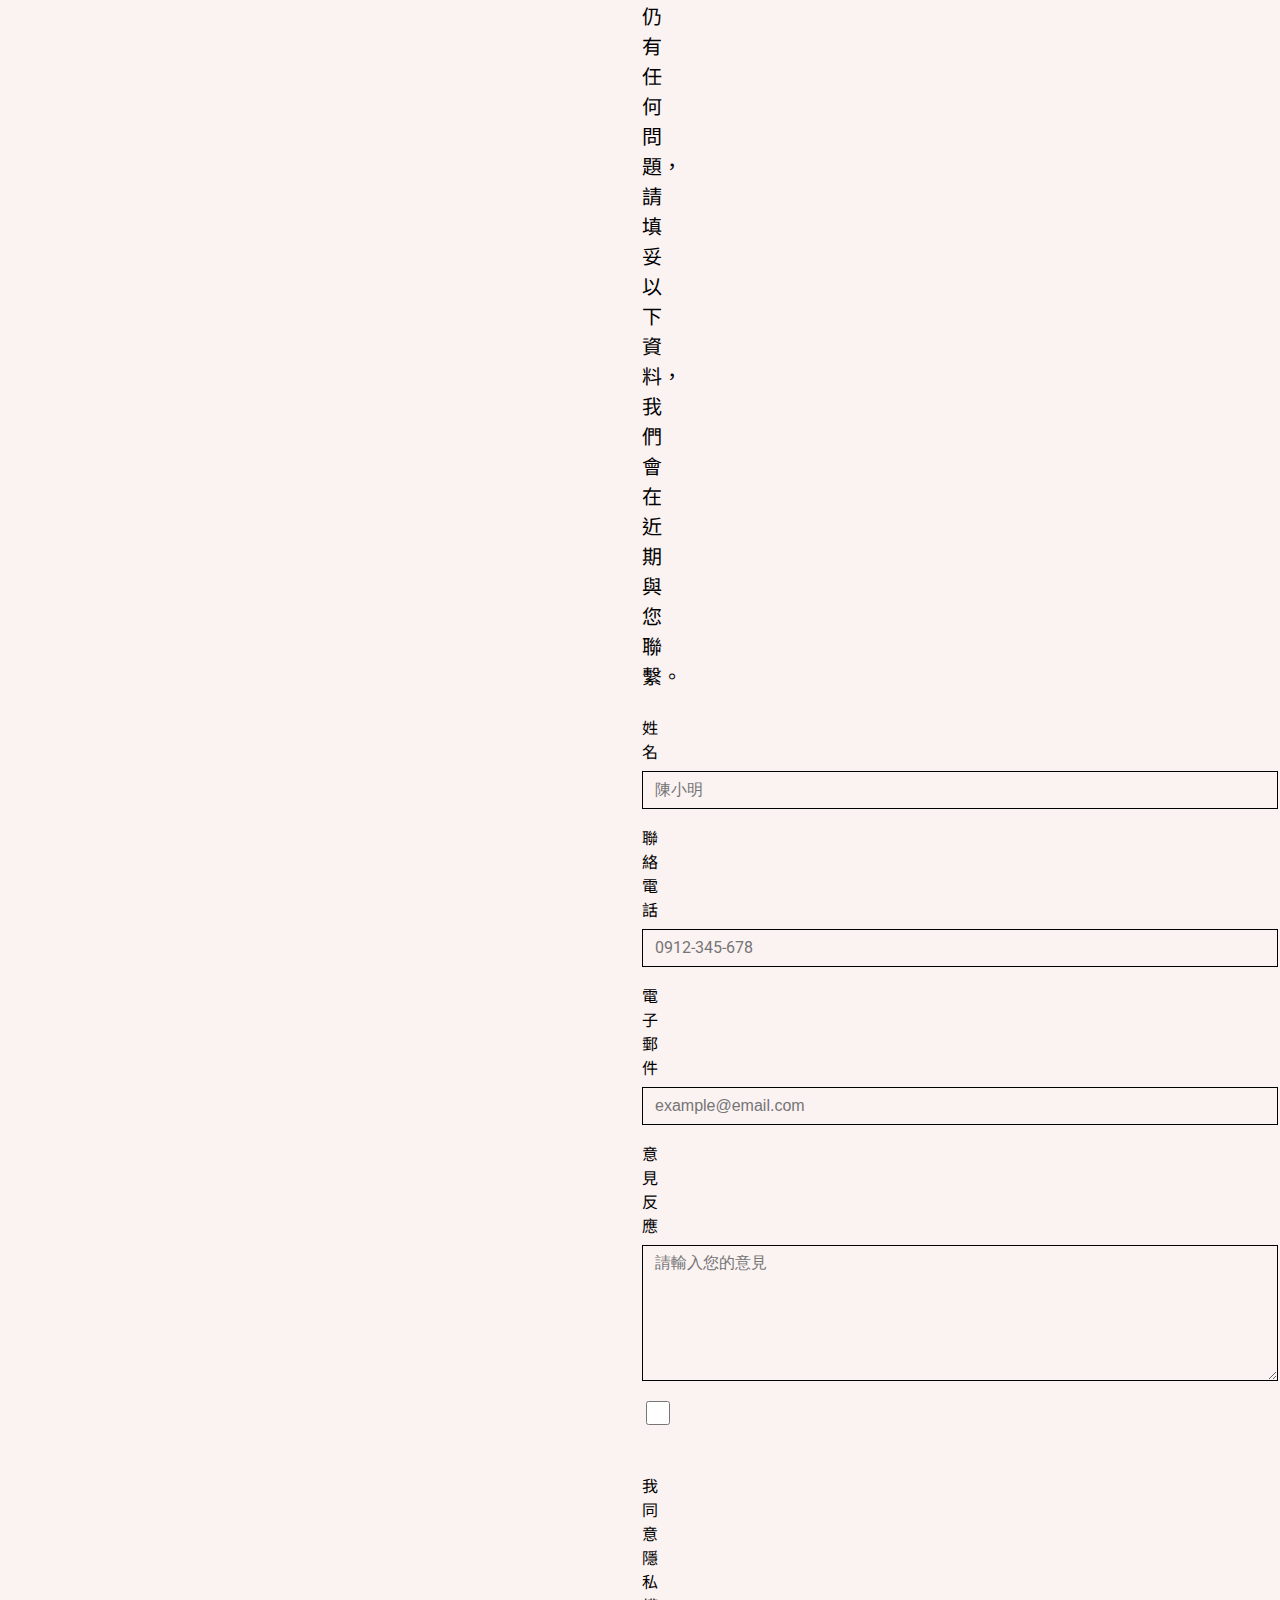
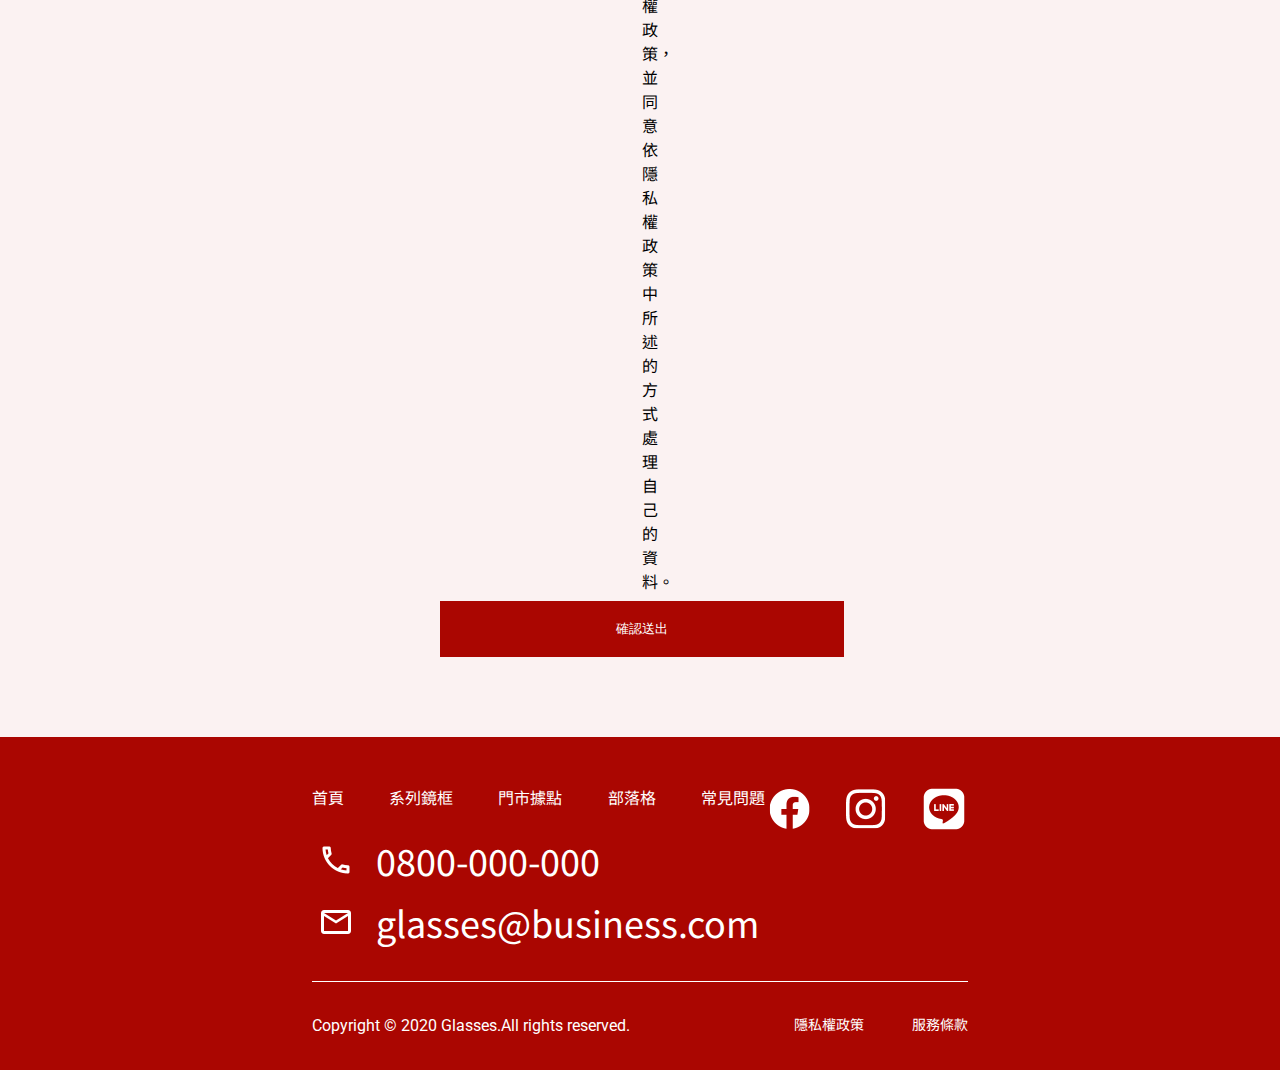
==== commit d9c492c6: "modify font family for copyright" ====
--- a/index.html
+++ b/index.html
@@ -158,7 +158,7 @@
             <h2><img src="images/ic_email.png" alt="">glasses@business.com</h2>
         </div>
         <div class="copyright">
-            <h3>Copyright © 2020 Glasses.All rights reserved.</h3>
+            <h3 class="text-roboto">Copyright © 2020 Glasses.All rights reserved.</h3>
             <ul>
                 <li>隱私權政策</li>
                 <li>服務條款</li>
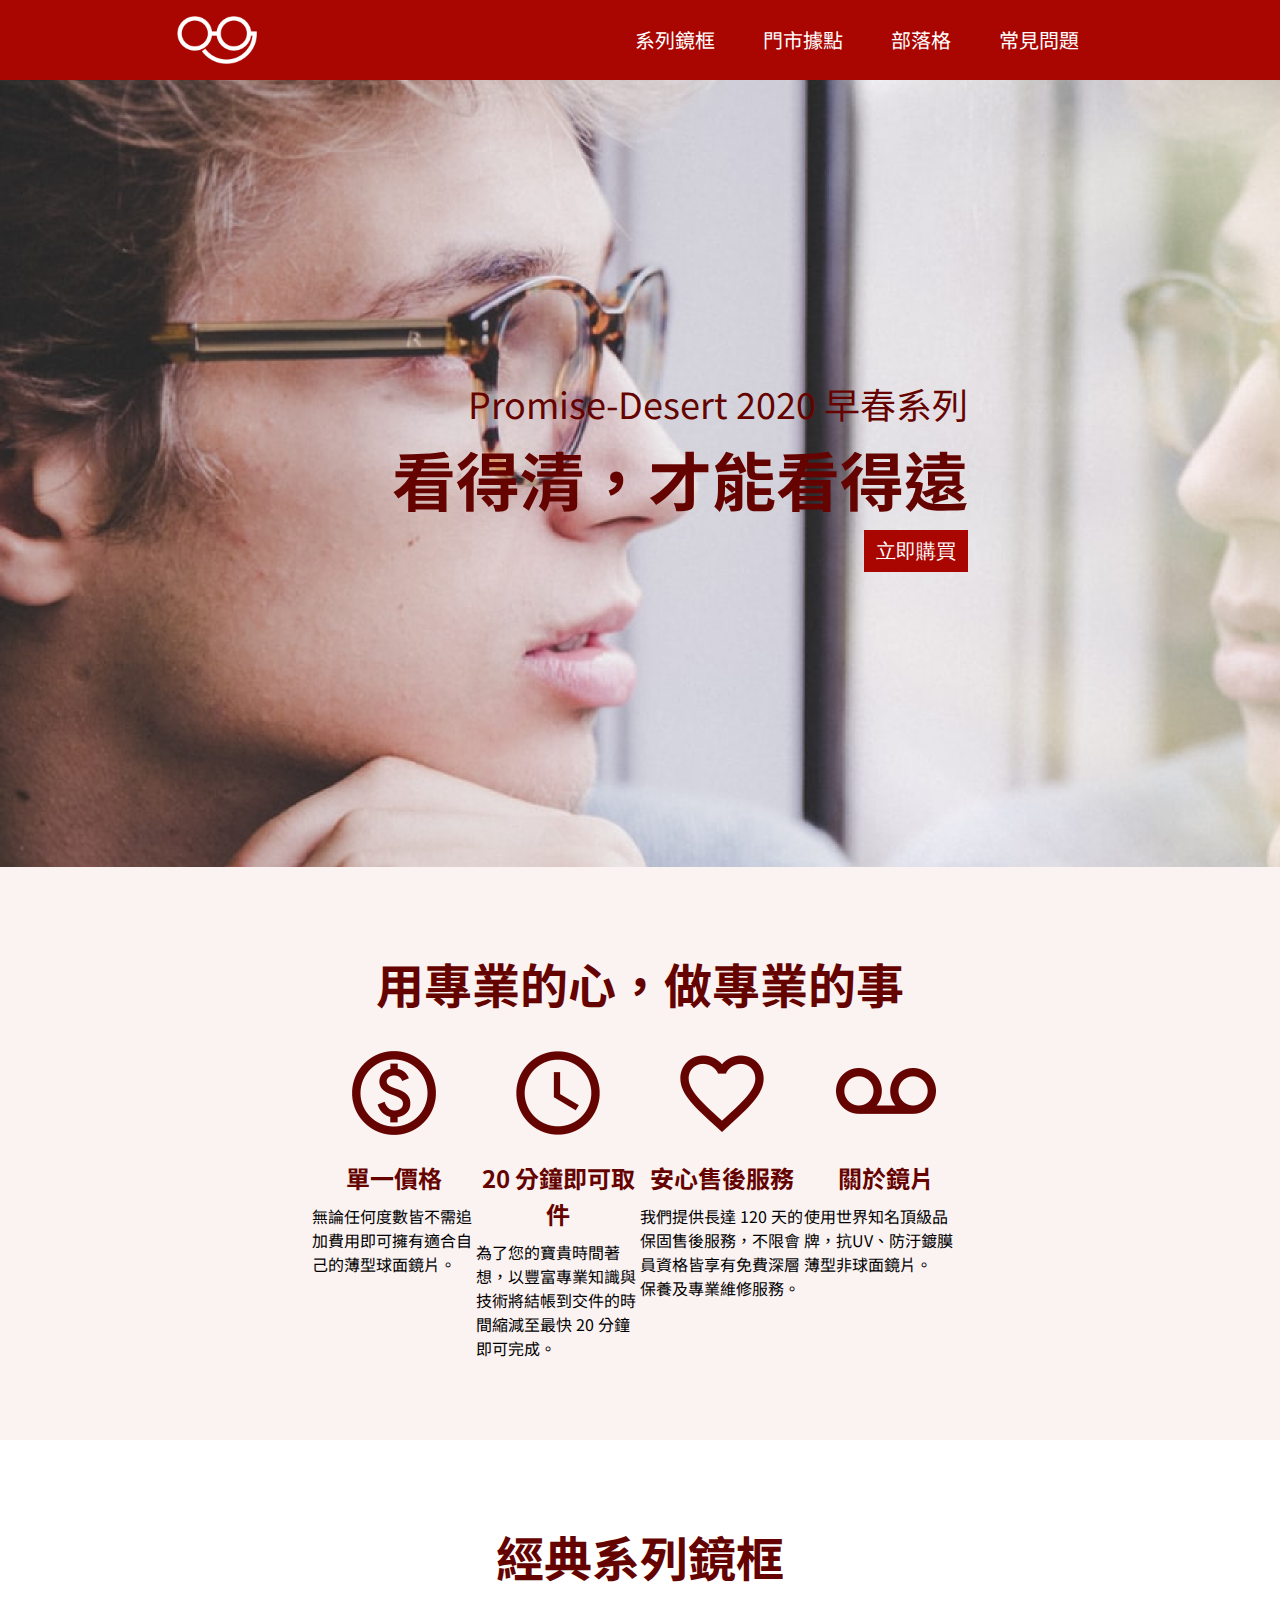
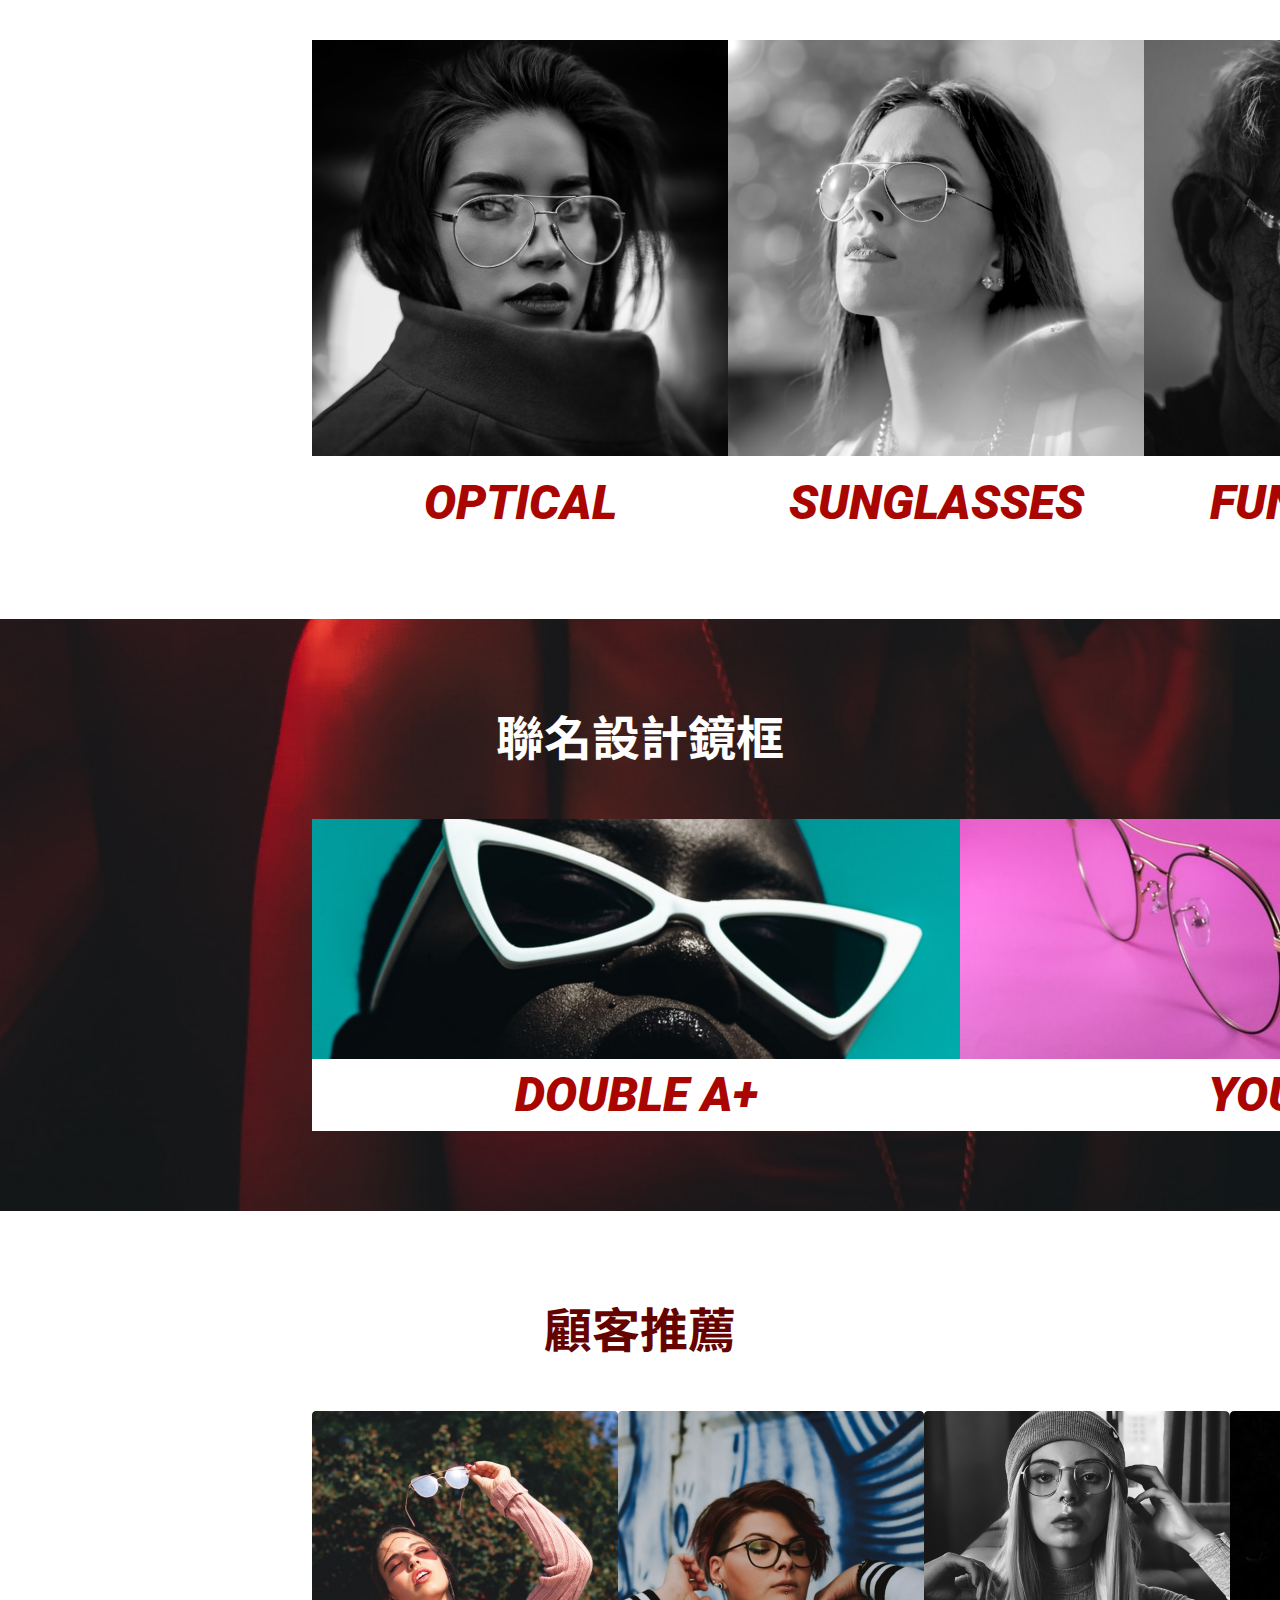
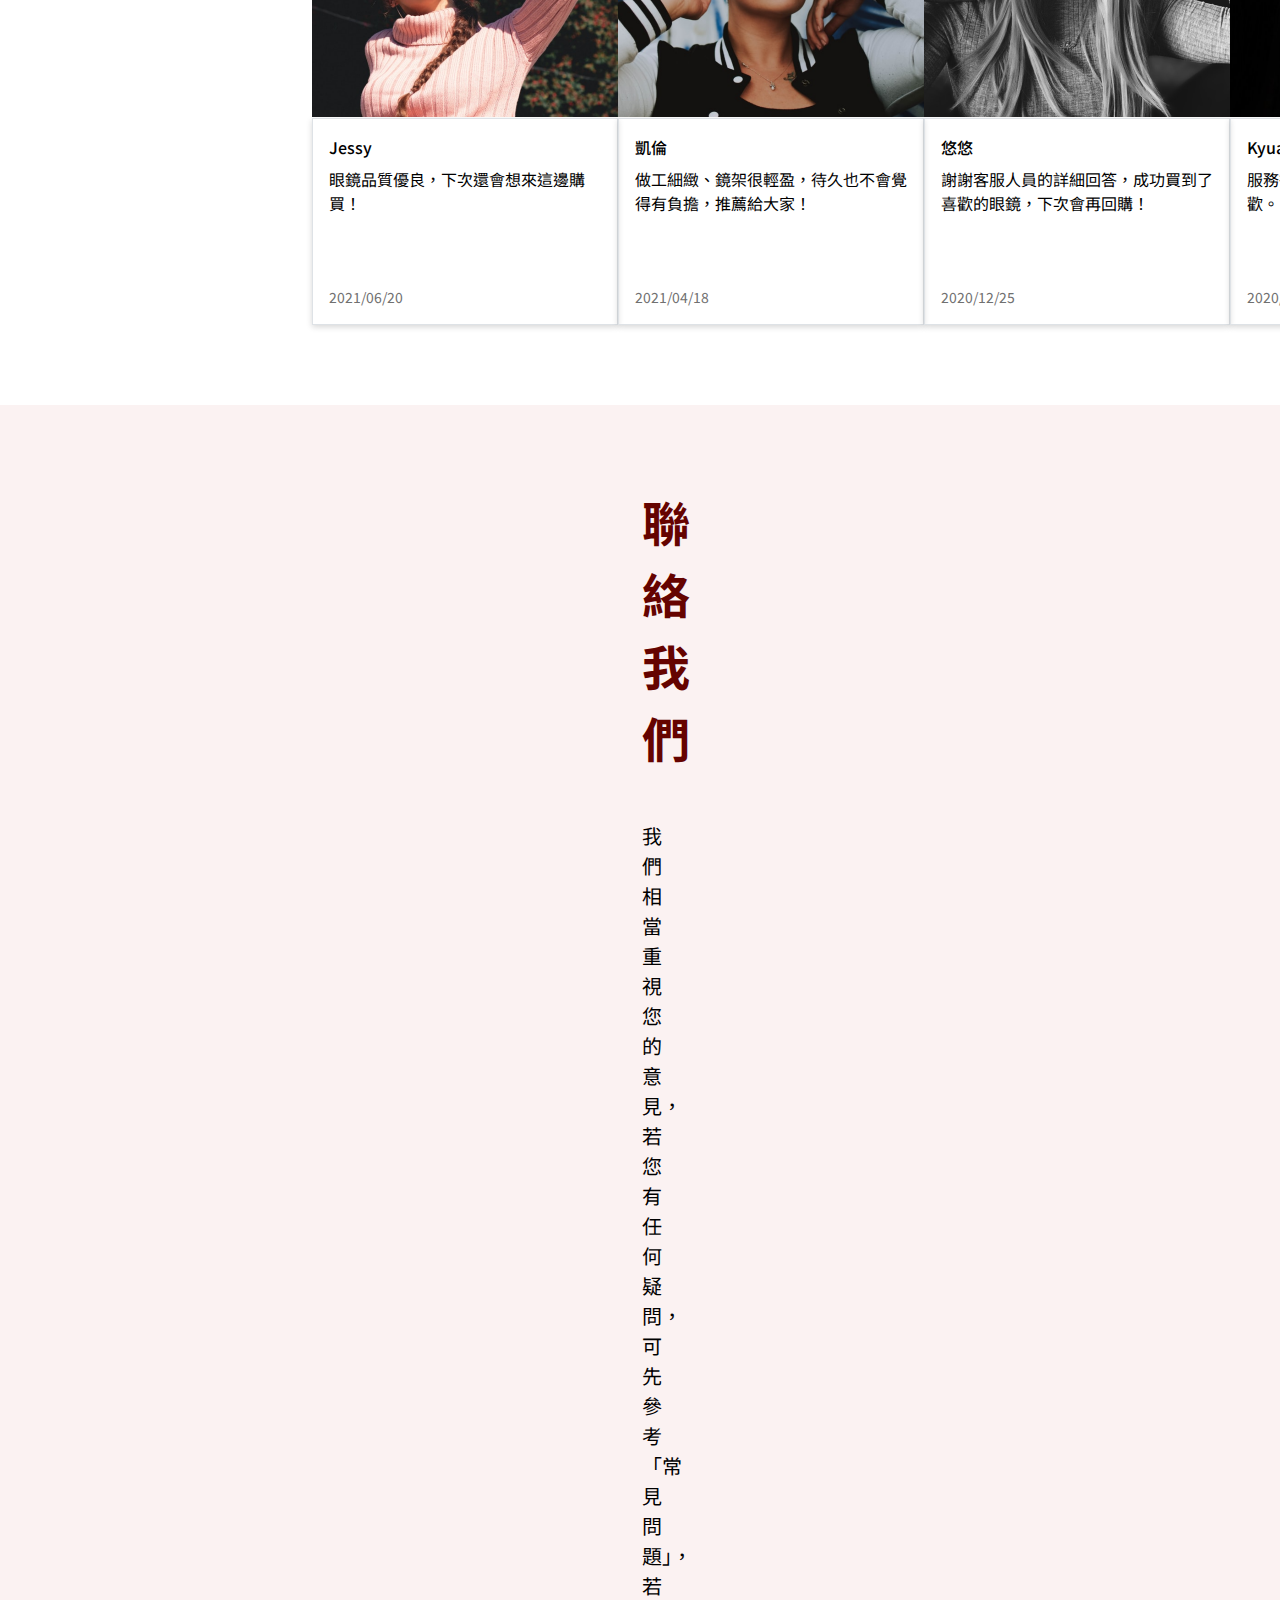
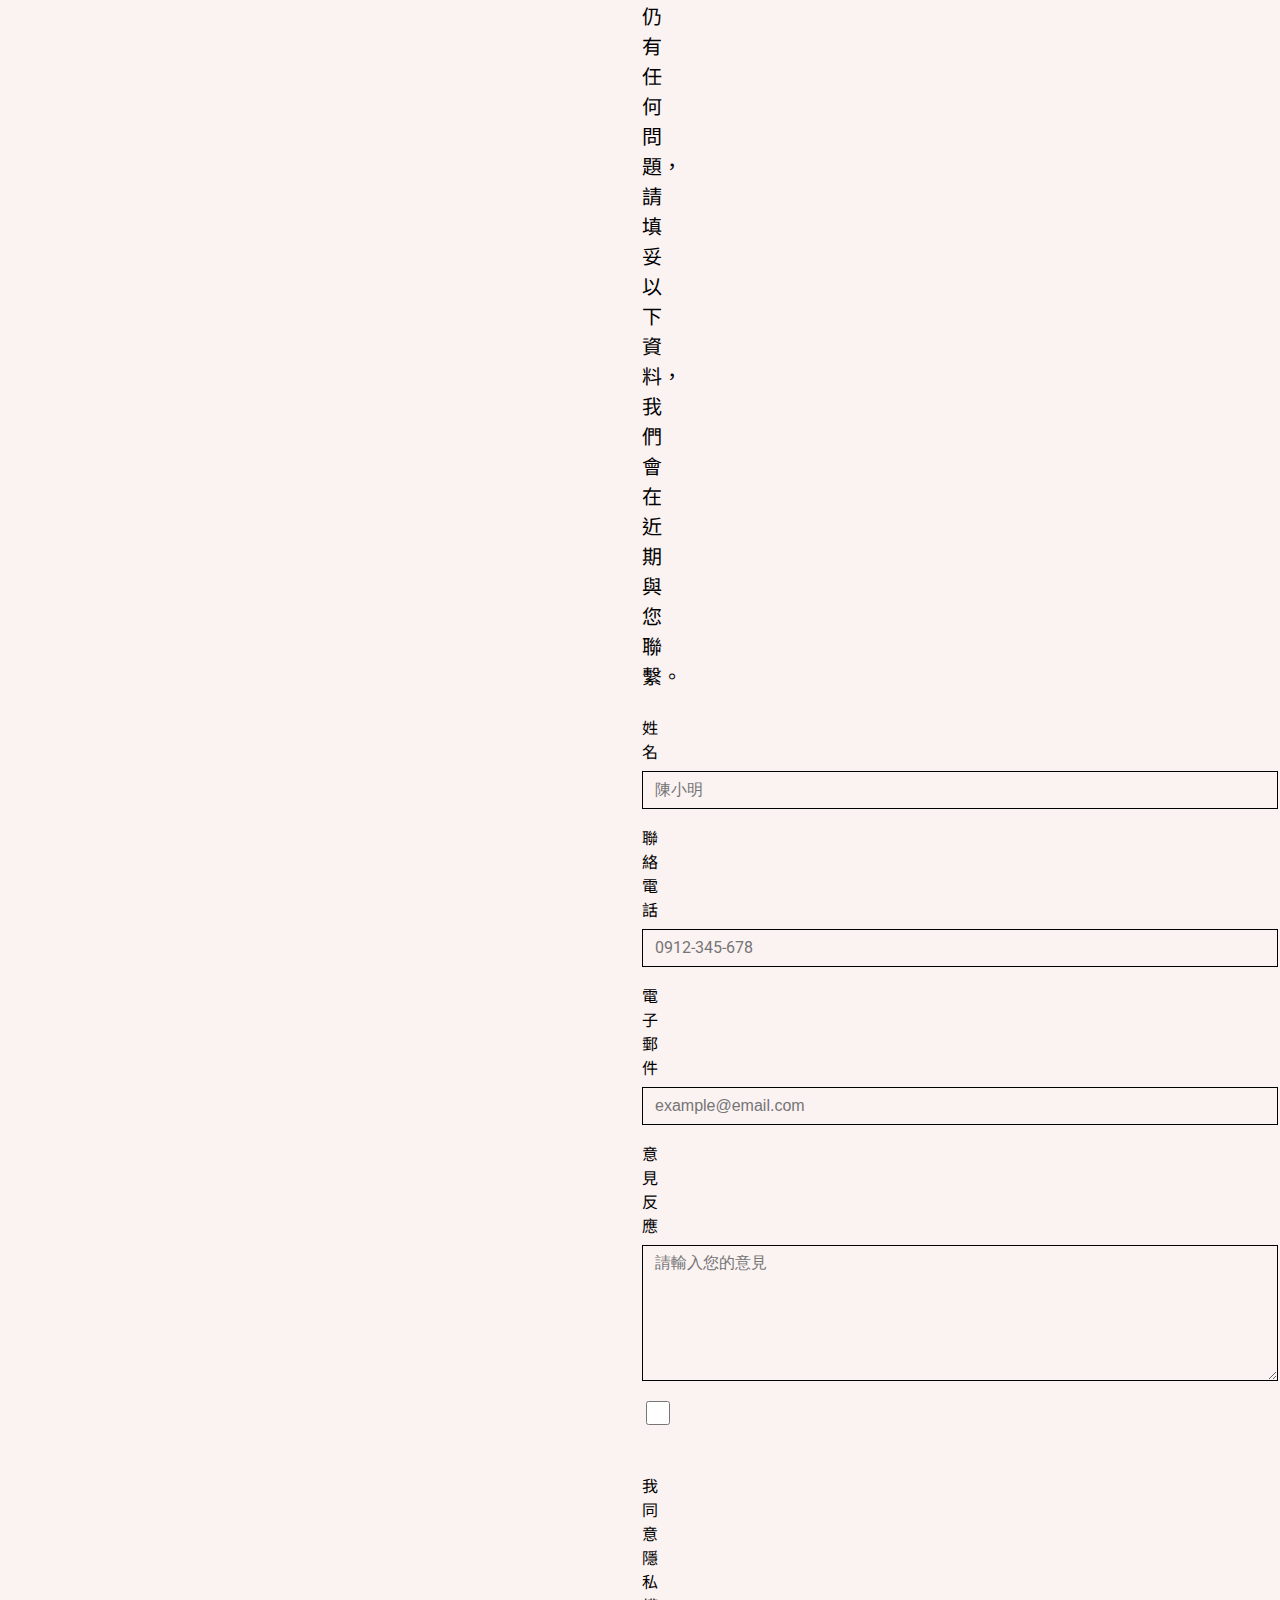
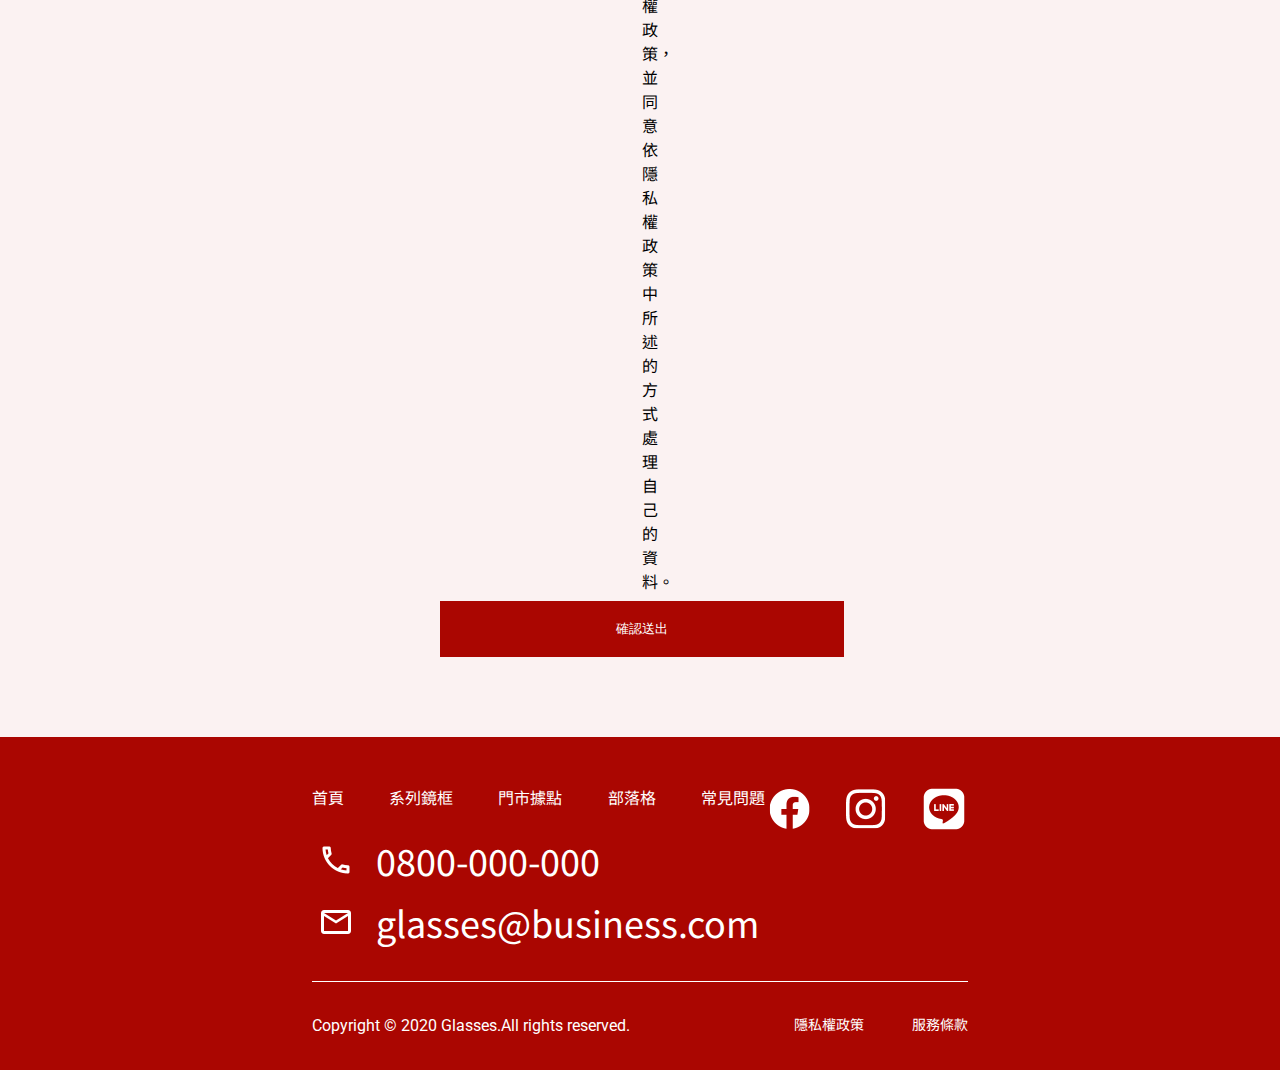
==== commit 39098bca: "finish joint product rwd part" ====
--- a/index.html
+++ b/index.html
@@ -73,11 +73,11 @@
     <div class="joint">
         <h2 class="text-notosans">聯名設計鏡框</h2>
         <ul class="joint-products text-roboto">
-            <li>
+            <li class="double">
                 <img src="images/home-section4-1.png" alt="">
                 <h3>DOUBLE A+</h3>
             </li>
-            <li>
+            <li class="youth">
                 <img src="images/home-section4-2.png" alt="">
                 <h3>YOUTH</h3>
             </li>
--- a/css/all.css
+++ b/css/all.css
@@ -63,6 +63,7 @@
     font-size: 64px;
     line-height: 96px;
     font-weight: bold;
+    margin-bottom: 4px;
 }
 
 .banner h2{
@@ -79,7 +80,6 @@
     font-weight: 500;
     padding: 6px 12px;
     border: none;
-    margin-top: 10px;
 }
 
 .slogan{
@@ -87,10 +87,6 @@
     background-color: #FBF2F2;
 }
 
-.slogan h2{
-    margin-bottom: 24px;
-}
-
 .slogan img{
     max-width: 100px;
     margin-bottom: 16px;
@@ -114,18 +110,16 @@
 
 .values li{
     width: 306px;
+    margin-top: 24px;
 }
 
 .classic{
     padding: 80px 312px;
 }
 
-.classic h2{
-    margin-bottom: 48px;
-}
-
 .classic img{
     max-width: 416px;
+    margin-top: 48px;
     margin-bottom: 8px;
 }
 
@@ -150,11 +144,11 @@
 
 .joint h2{
     color: white;
-    margin-bottom: 48px;
 }
 
 .joint img{
     max-width: 648px;
+    margin-top: 48px;
 }
 
 .joint-products{
@@ -360,4 +354,100 @@
     width: 174px;
     font-size: 14px;
     line-height: 21px;
+}
+
+@media (max-width: 767px) {
+    h2{
+        font-size: 24px;
+        line-height: 36px;
+    }
+
+    .banner{
+        background-image: url('../images/home-header-sm.png');
+        padding-right: 14px;
+        height: 396px;
+    }
+
+    .banner h2{
+        font-size: 16px;
+        line-height: 24px;
+    }
+
+    .banner h1{
+        font-size: 24px;
+        line-height: 36px;
+        margin-bottom: 8px;
+    }
+    
+    .slogan{
+        padding: 40px 0px;
+    }
+    
+    .values{
+        display: flex;
+        flex-direction: column;
+        align-items: center;
+        text-align: center;
+    }
+    
+    .values li{
+        width: 348px;
+    }
+
+    .classic{
+        padding: 40px 0px;
+    }
+    
+    .classic h2{
+        margin-bottom: 24px;
+    }
+    
+    .classic img{
+        max-width: 348px;
+        margin-top: 24px;
+    }
+    
+    .classic-products{
+        display: flex;
+        flex-direction: column;
+        align-items: center;
+    }
+
+    .joint{
+        background-image: url('../images/index-bg-sm.png');
+        padding: 40px 0px;
+    }
+
+    .double img{
+        content: url('../images/home-section4-1-sm.png');
+    }
+
+    .youth img{
+        content: url('../images/home-section4-2-sm.png');
+    }
+        
+    .joint img{
+        max-width: 348px;
+        margin-top: 24px;
+    }
+
+    .joint-products{
+        flex-direction: column;
+        align-items: center;
+    }
+    
+    .joint-products li{
+        display: flex;
+        flex-direction: column;
+    }
+    
+    .joint-products h3{
+        color: #AA0601;
+        font-size: 48px;
+        line-height: 72px;
+        background-color: white;
+        font-weight: 900;
+        font-style: italic;
+    }
+    
 }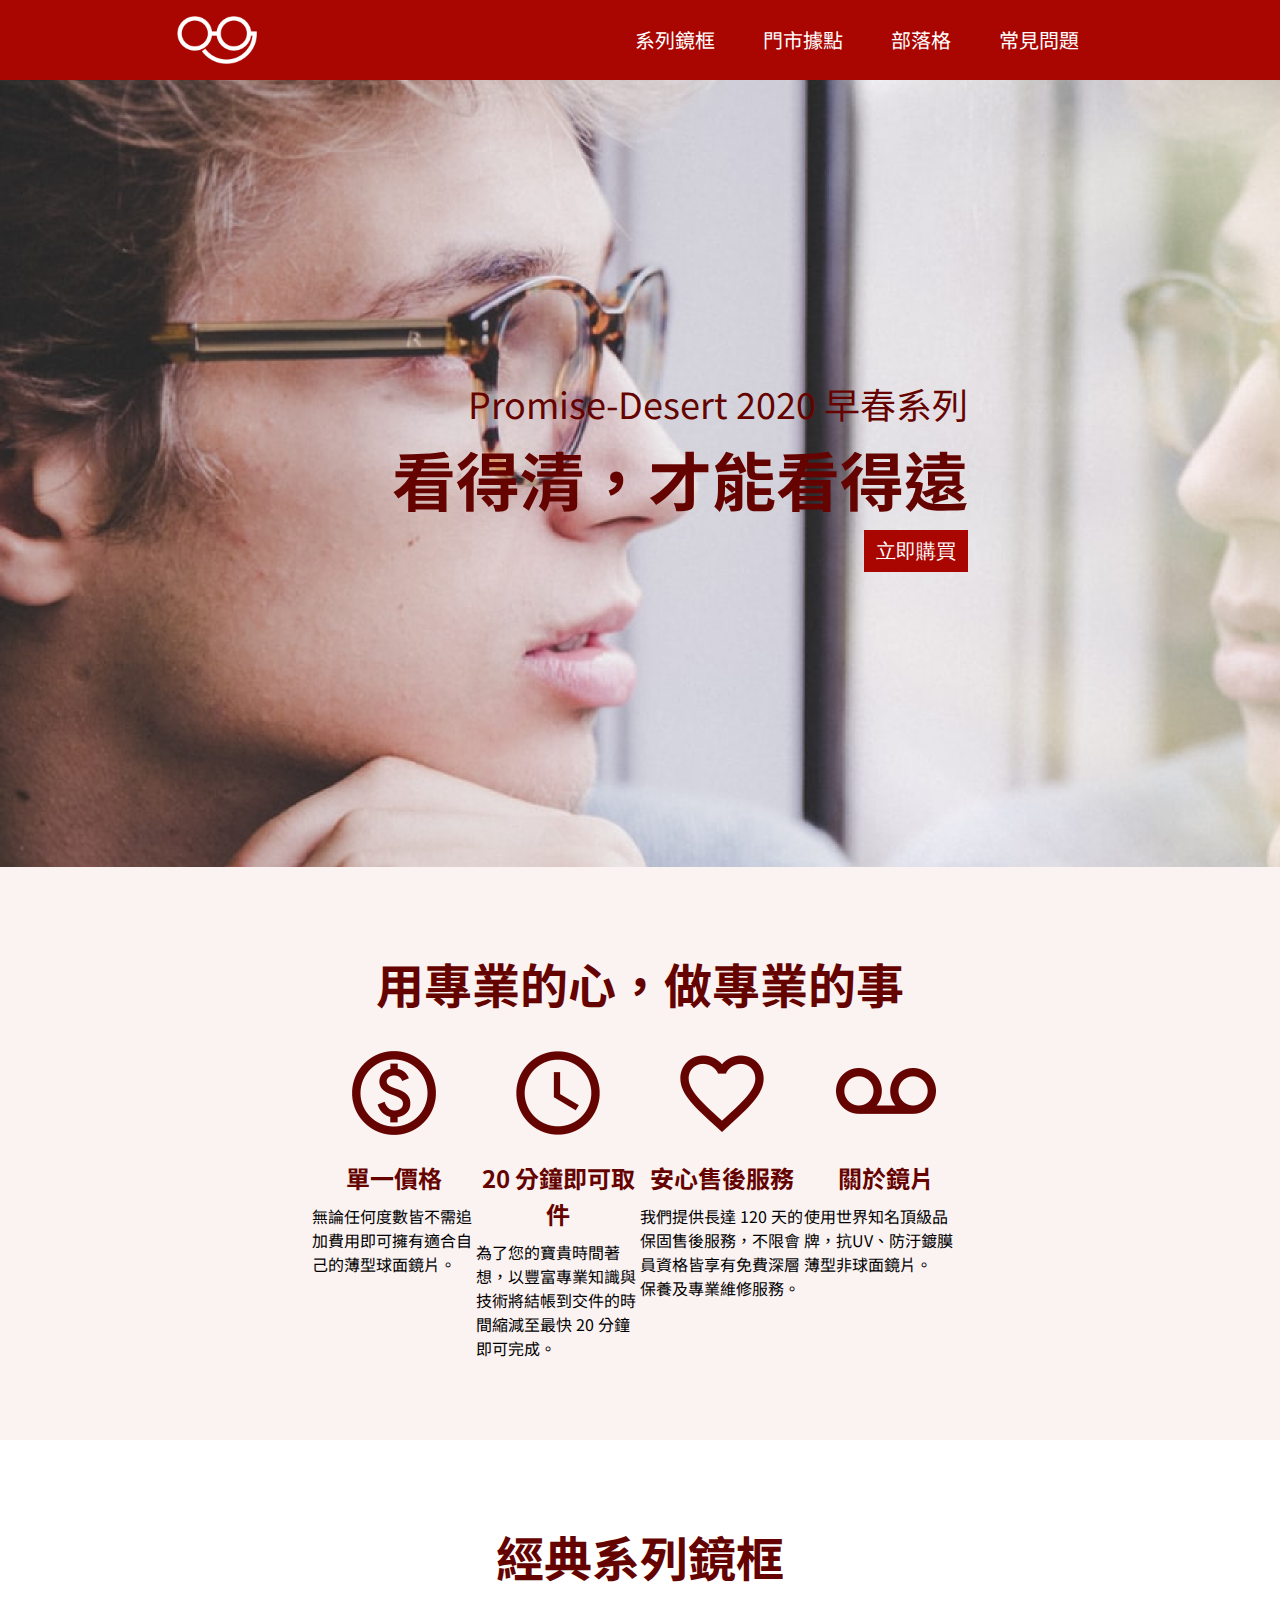
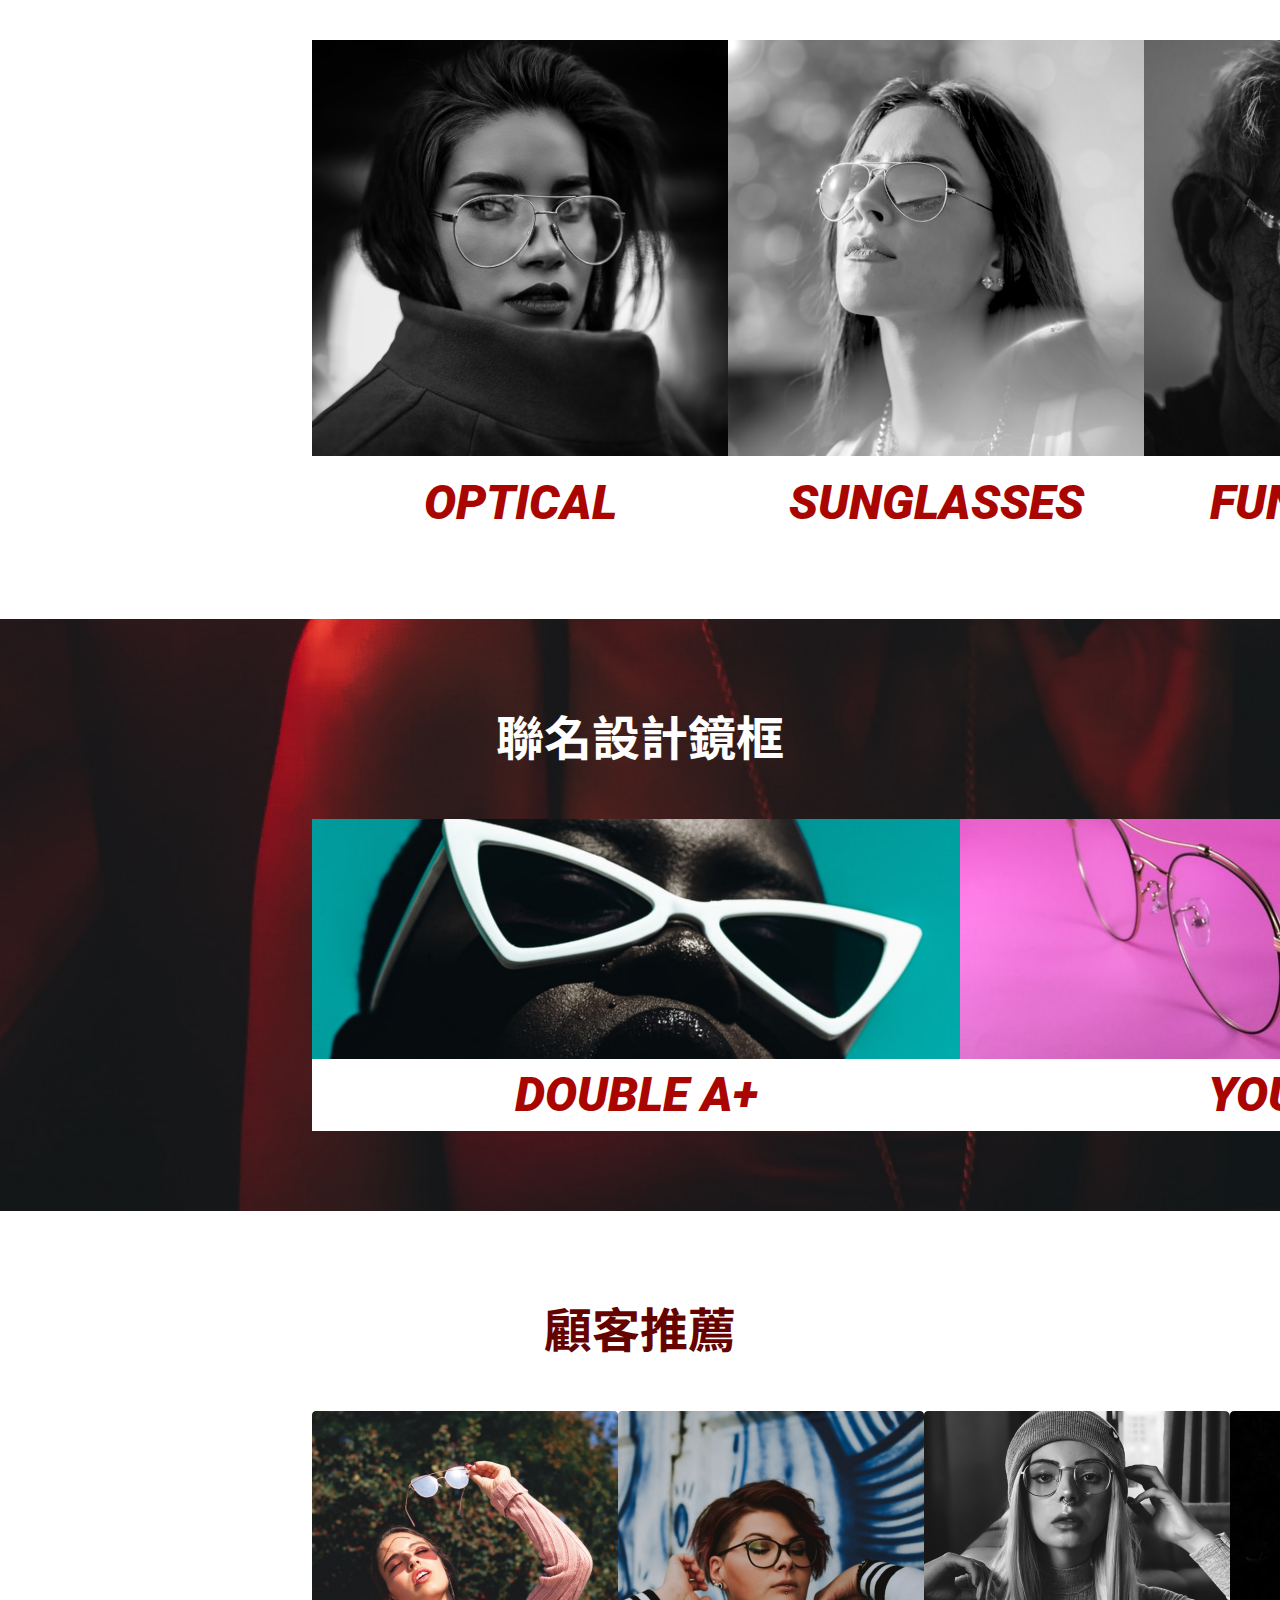
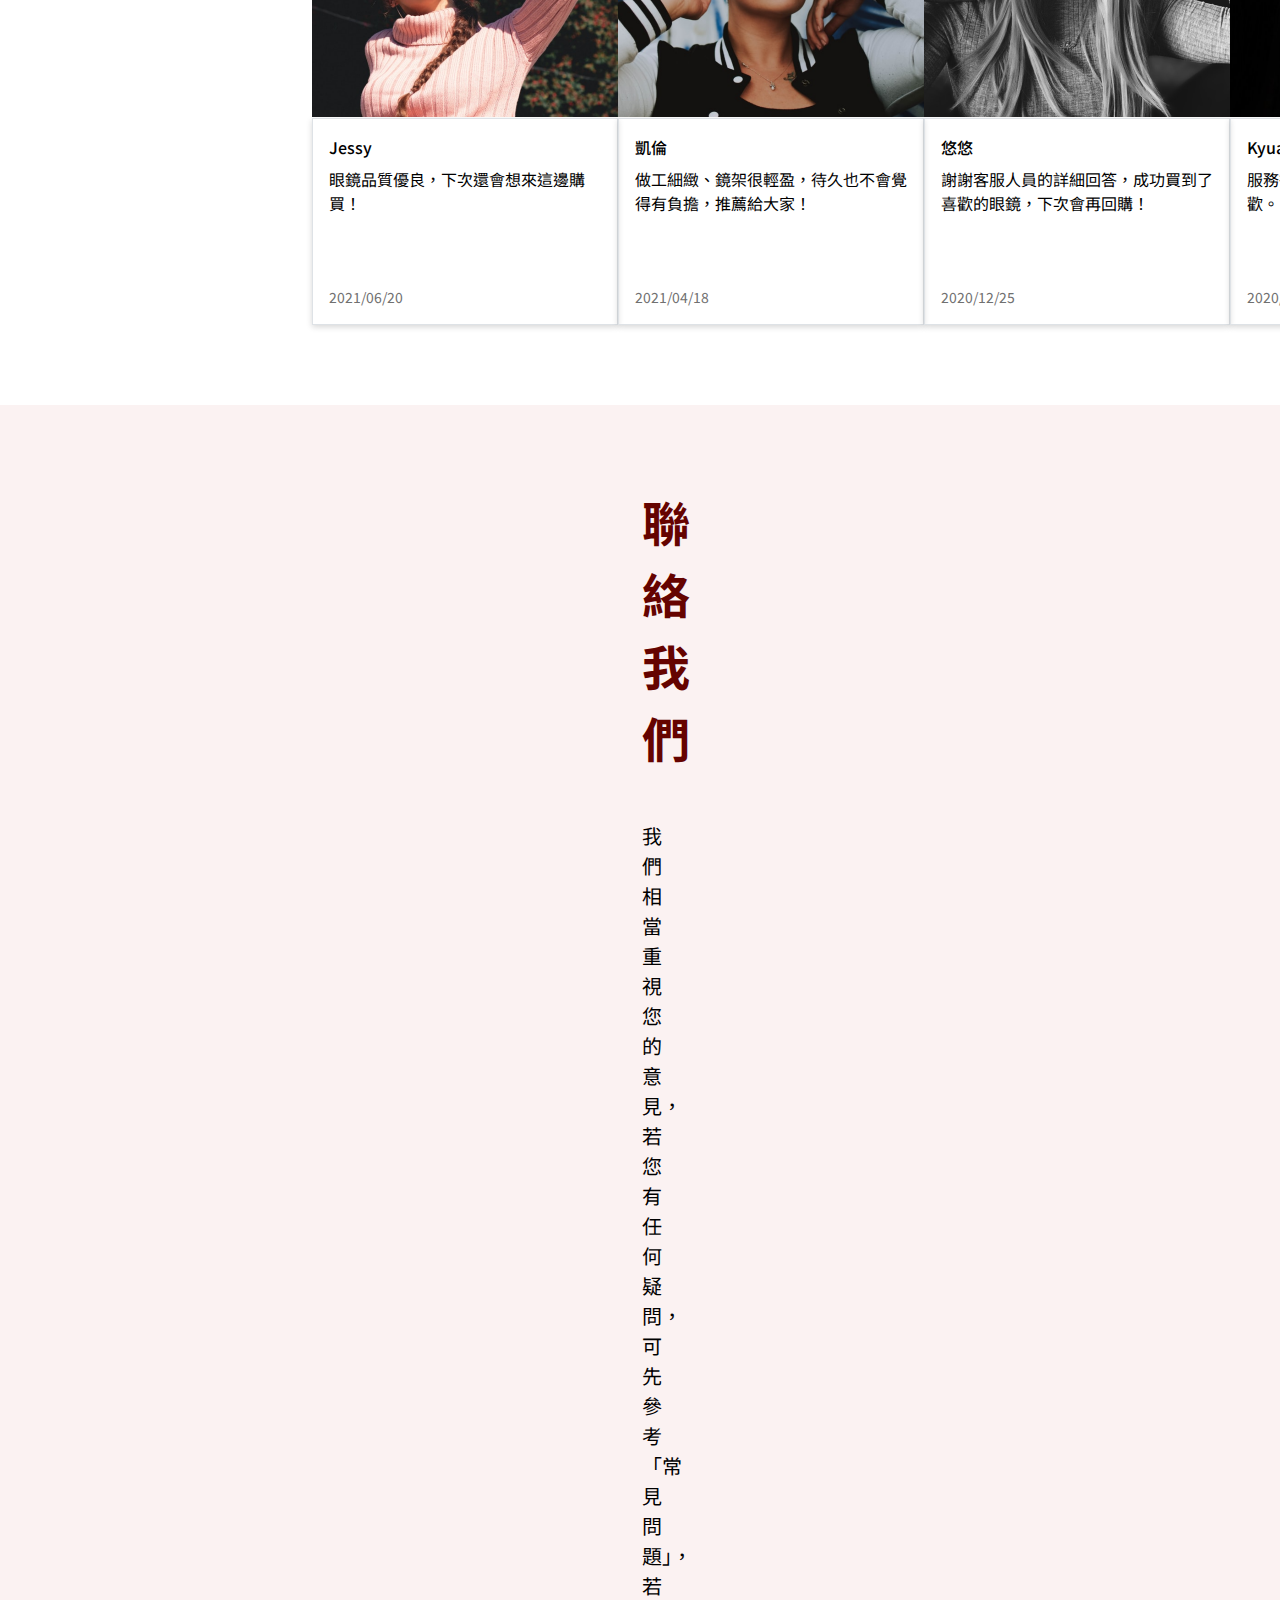
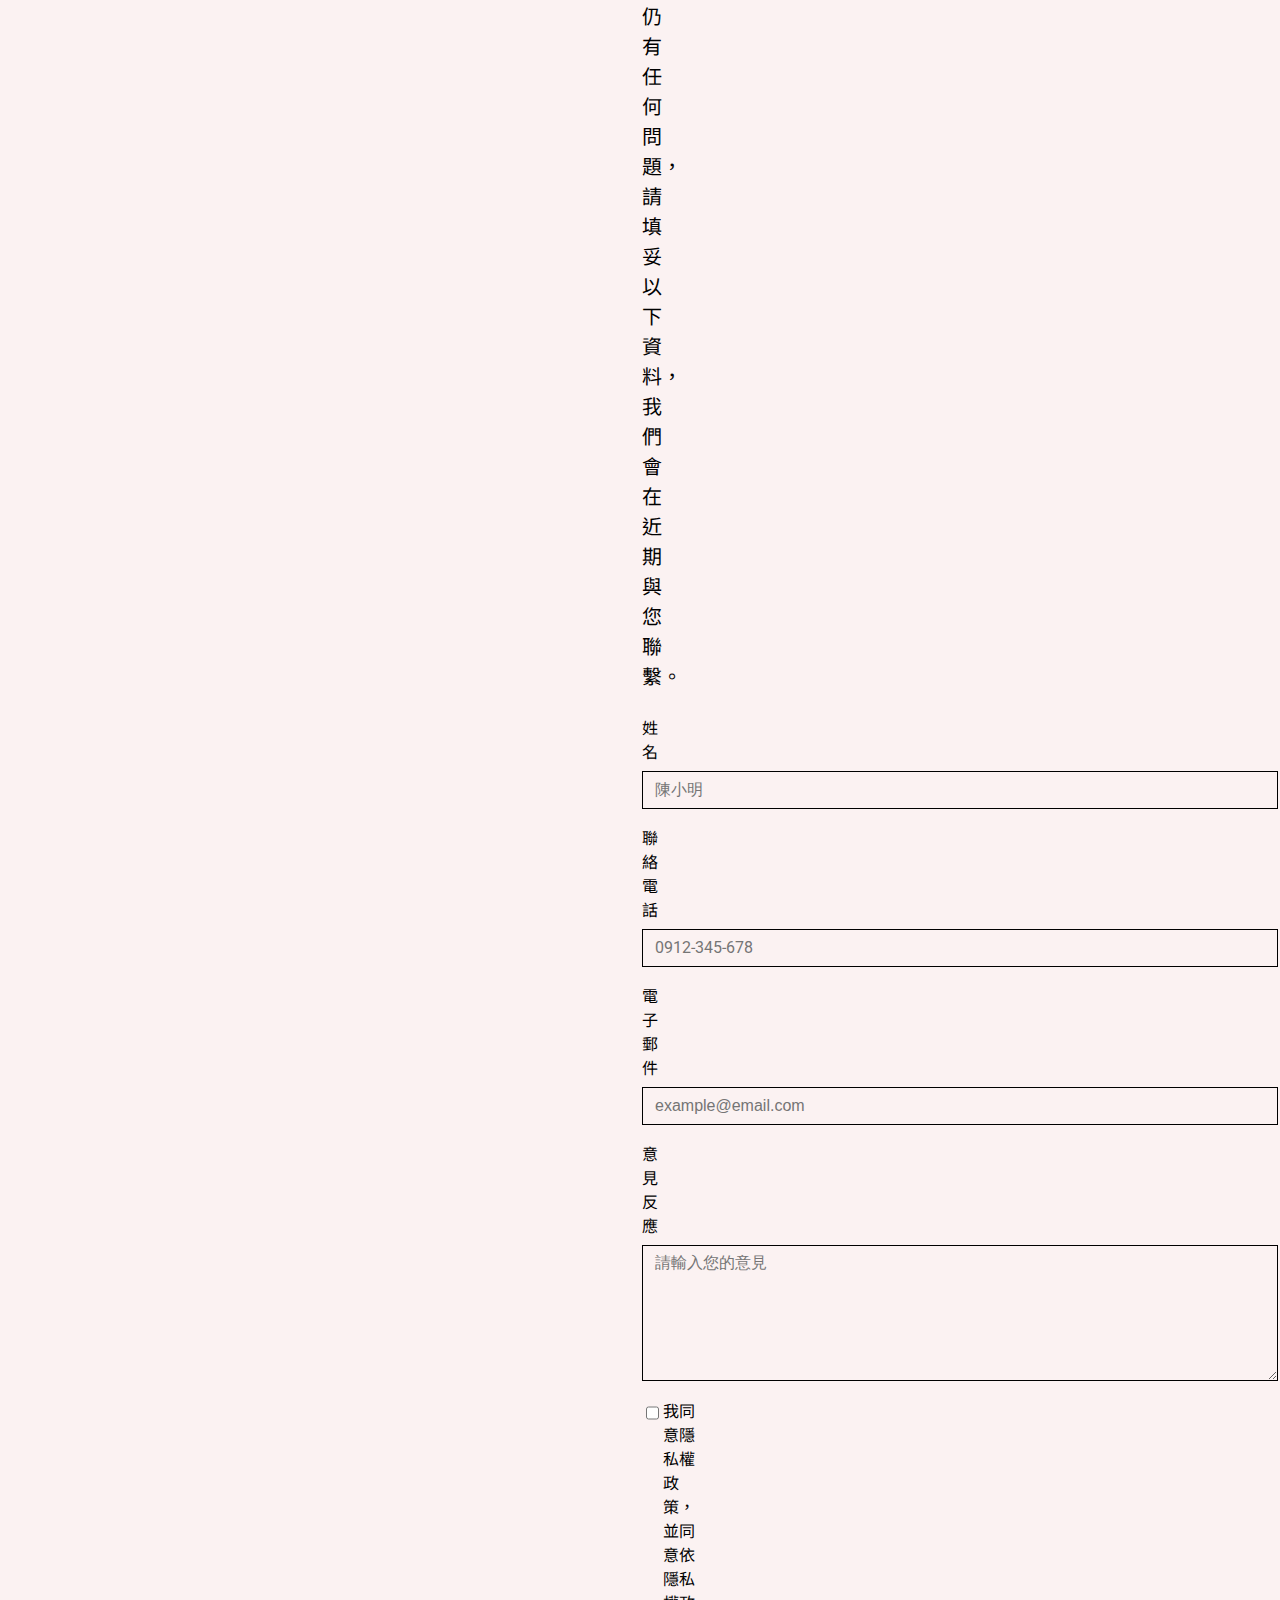
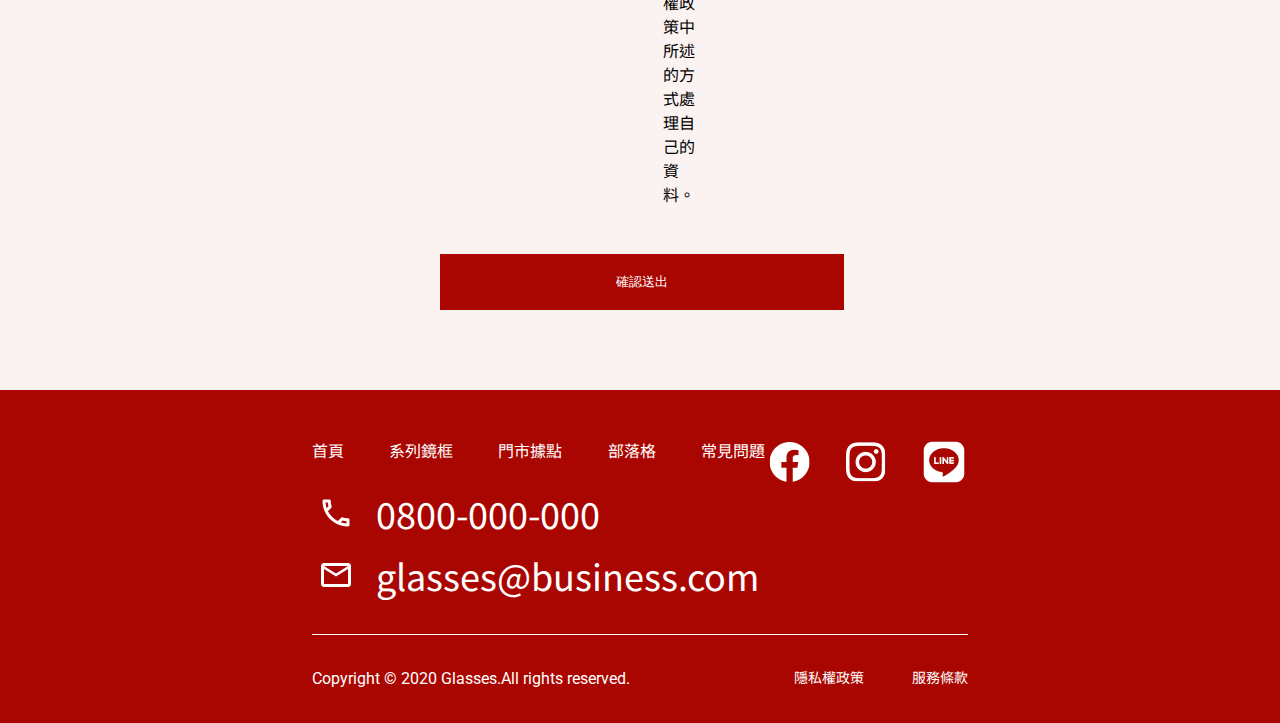
==== commit 49b76cc5: "finish contact us rwd part" ====
--- a/index.html
+++ b/index.html
@@ -132,7 +132,10 @@
             <input type="text" name="email" placeholder="example@email.com">
             <p>意見反應</p>
             <textarea name="" id="" cols="30" rows="10" placeholder="請輸入您的意見"></textarea>
-            <p><input type="checkbox" name="confirm">我同意隱私權政策，並同意依隱私權政策中所述的方式處理自己的資料。</p>
+            <div class="confirm">
+                <input type="checkbox" name="confirm">
+                <p>我同意隱私權政策，並同意依隱私權政策中所述的方式處理自己的資料。</p>
+            </div>
             <div class="btn">
                 <input type="button" value="確認送出">
             </div>
--- a/css/all.css
+++ b/css/all.css
@@ -251,7 +251,7 @@
 .form input[type=checkbox]{
     width: 24px;
     height: 24px;
-    margin-bottom: 48px;
+    margin-right: 4px;
 }
 
 .form input[type=button]{
@@ -274,6 +274,14 @@
     border: 1px solid;
 }
 
+.confirm{
+    display: flex;
+}
+
+.confirm p{
+    margin-bottom: 48px;
+}
+
 .btn{
     display: flex;
     justify-content: center;
@@ -435,19 +443,57 @@
         flex-direction: column;
         align-items: center;
     }
-    
-    .joint-products li{
+
+    .recommend{
+        padding: 40px 0px;
+    }
+    
+    .recommend h2{
+        margin-bottom: 8px;
+    }
+    
+    .cards{
         display: flex;
         flex-direction: column;
-    }
-    
-    .joint-products h3{
-        color: #AA0601;
-        font-size: 48px;
-        line-height: 72px;
-        background-color: white;
-        font-weight: 900;
-        font-style: italic;
-    }
-    
+        align-items: center;
+    }
+    
+    .cards img{
+        max-width: 348px;
+        margin-top: 16px;
+    }
+    
+    .cards-content{
+        max-width: 348px;;
+    }
+
+    .contact{
+        padding: 40px 14px 40px 13px;
+    }
+    
+    .contact h2{
+        margin-bottom: 24px;
+    }
+    
+    .contact h3{
+        font-size: 16px;
+        line-height: 24px;
+    }
+    
+    .form input[type=text]{
+        width: 348px;
+    }
+    
+    .form input[type=button]{
+        max-width: 348px;
+        padding: 16px 142px;
+    }
+    
+    .form textarea{
+        width: 348px;
+    }
+
+    .confirm p{
+        margin-bottom: 24px;
+    }
 }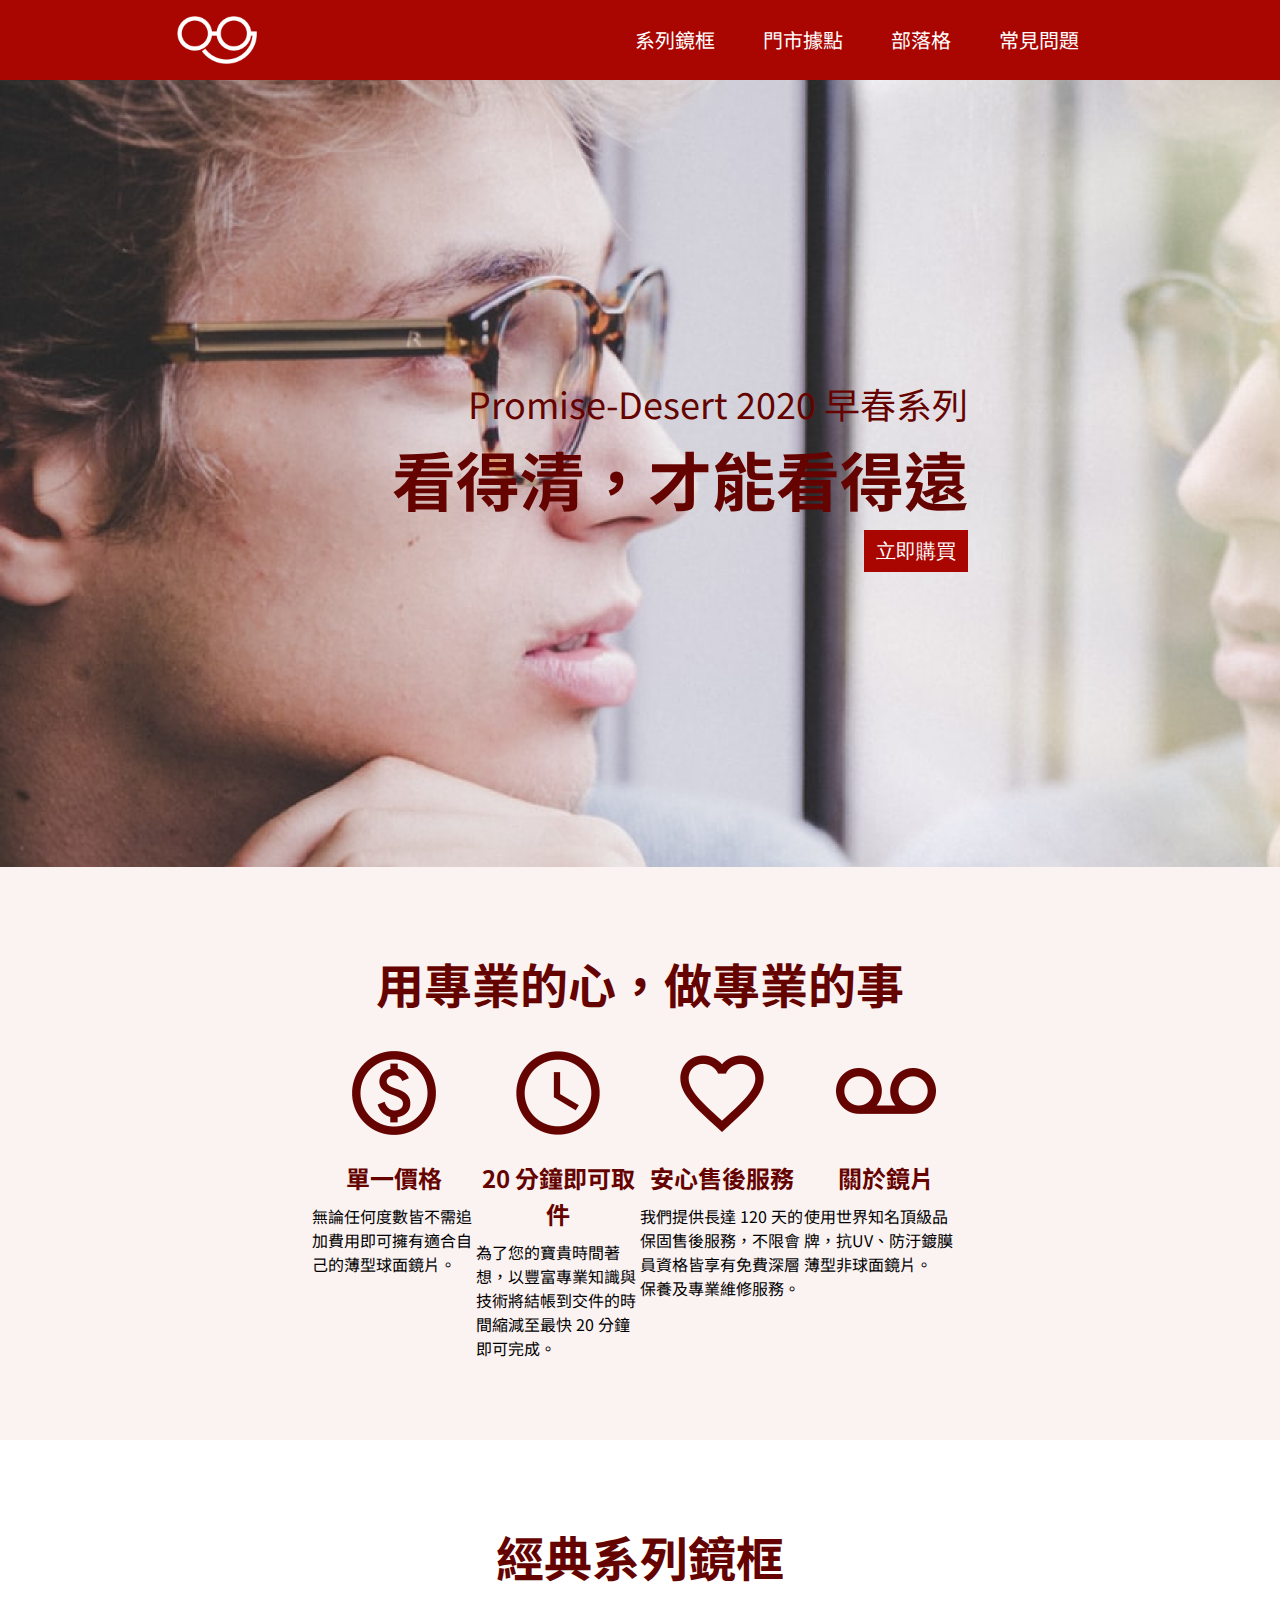
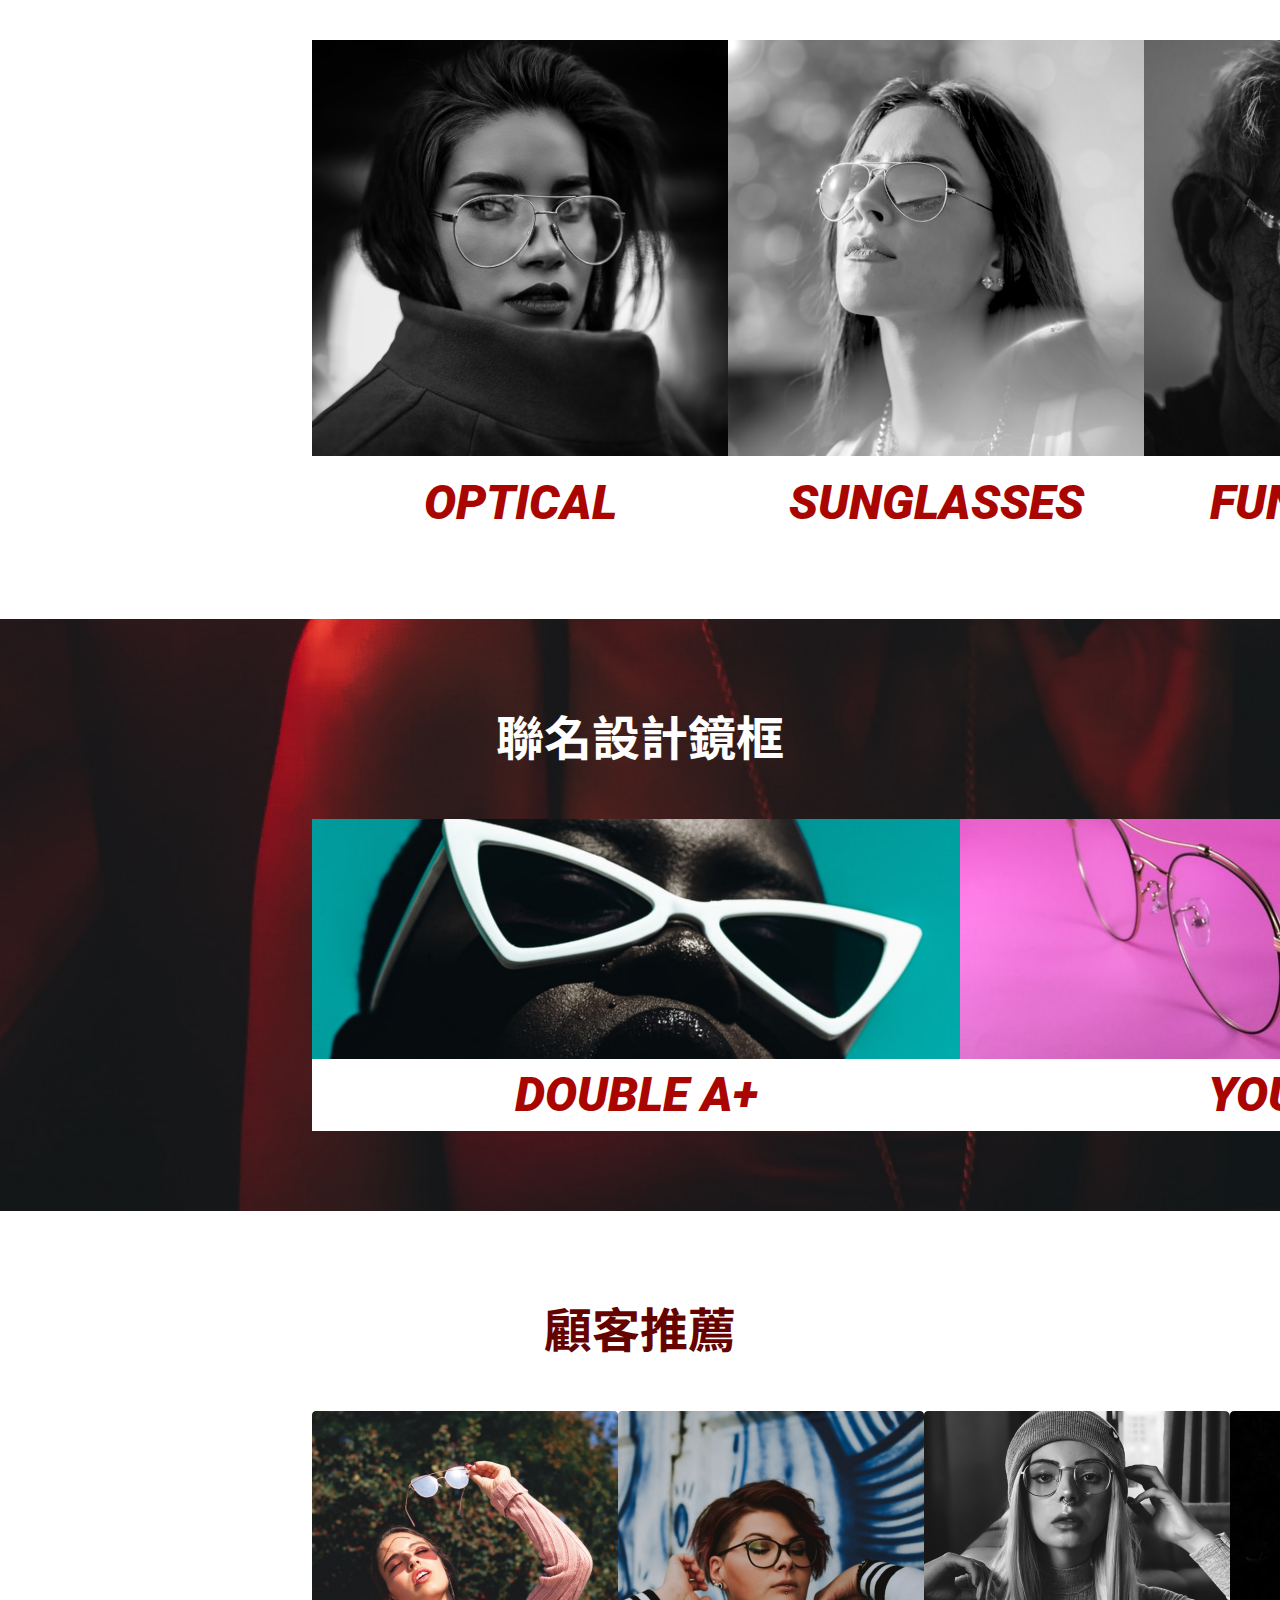
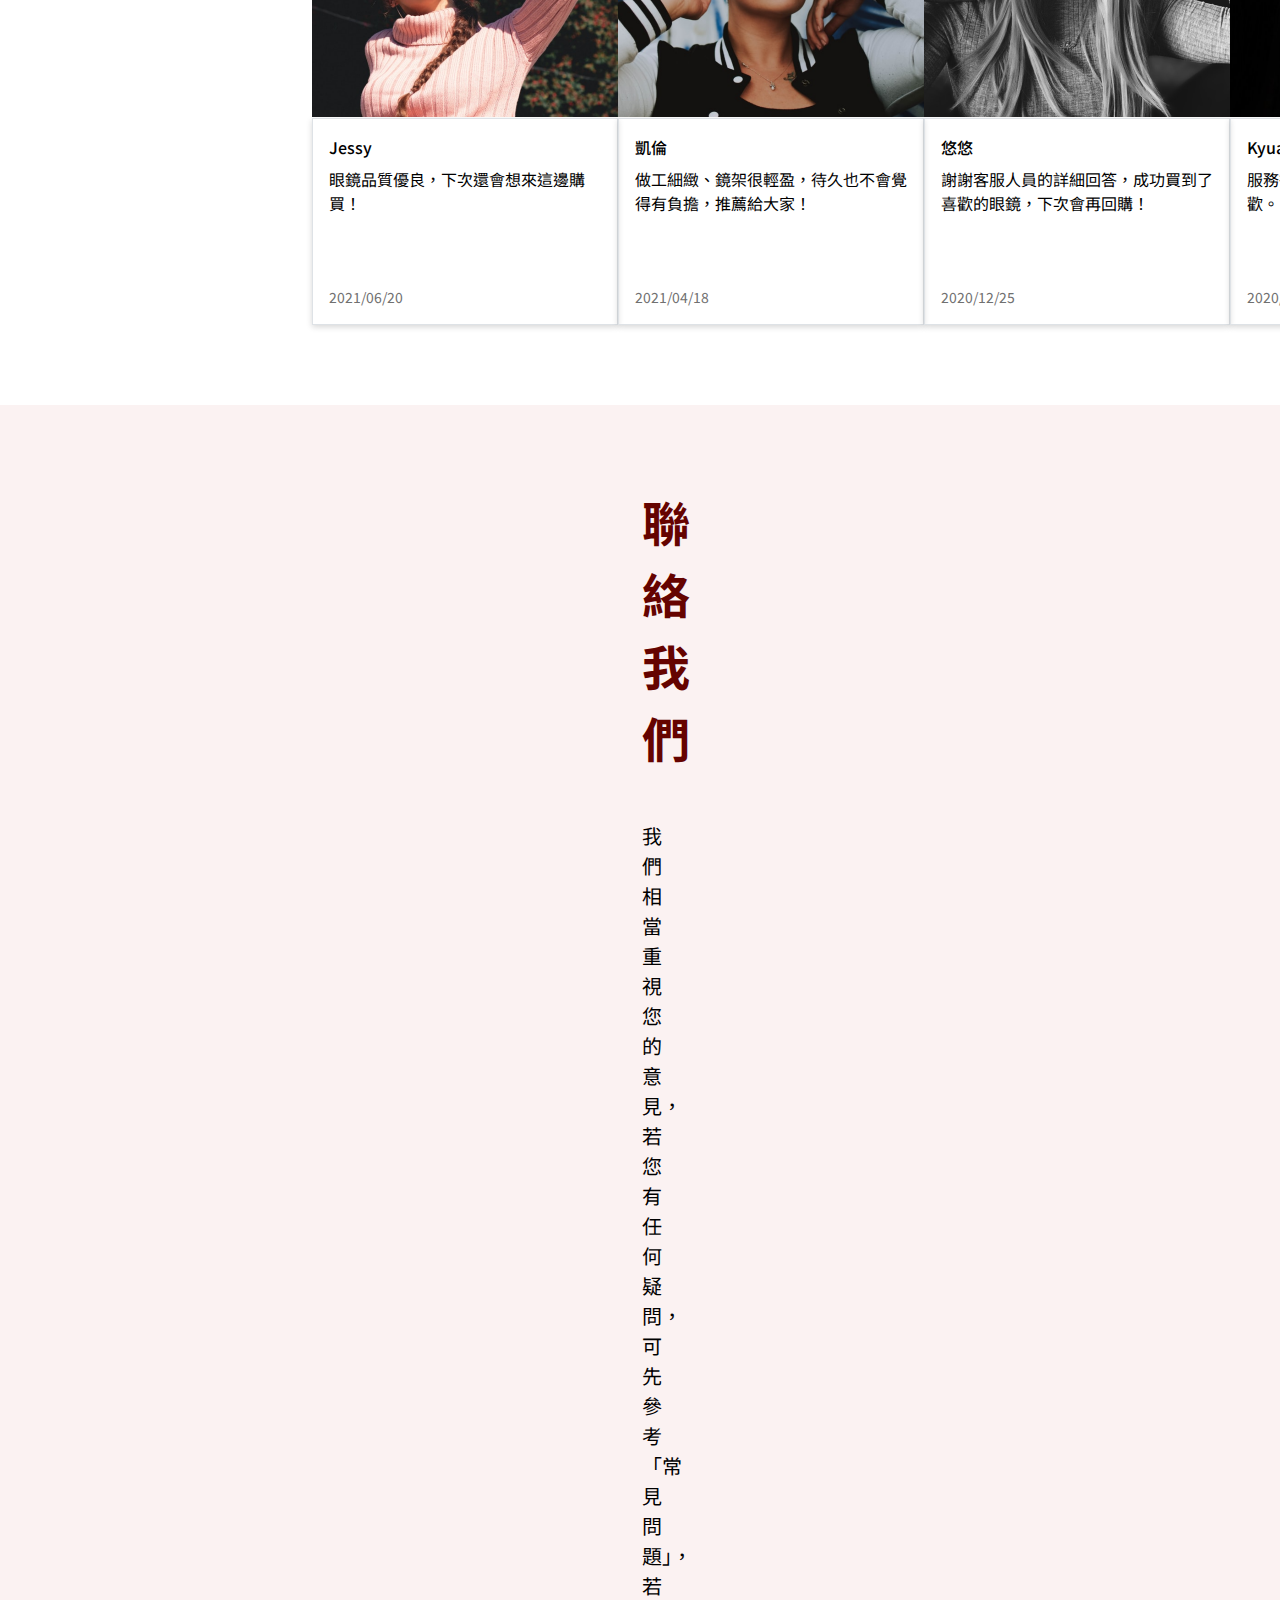
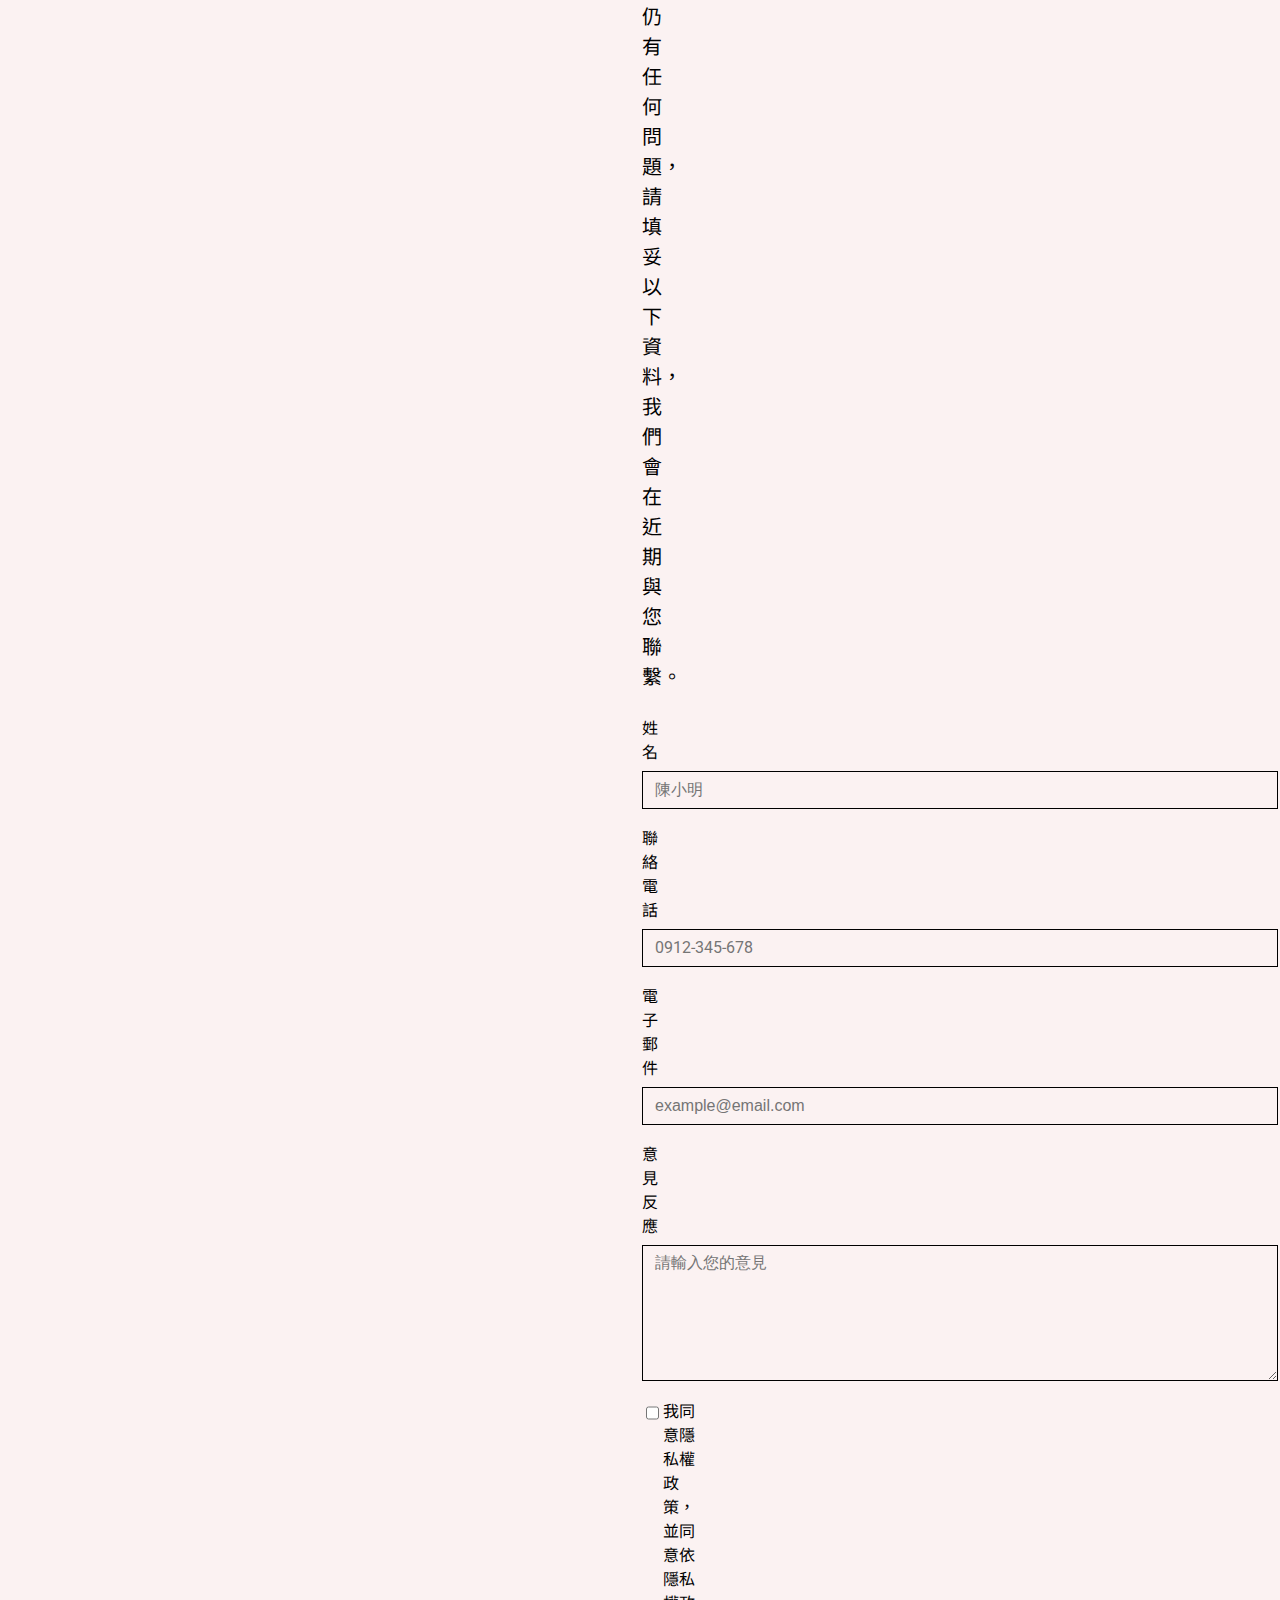
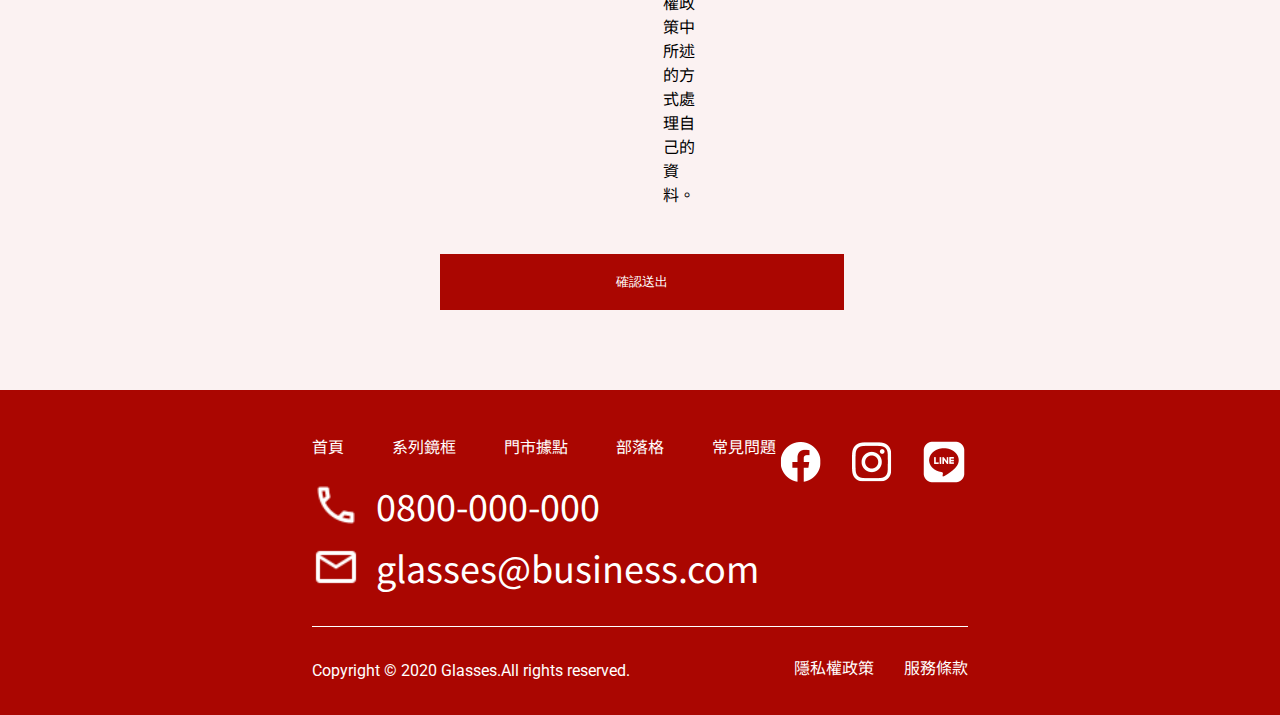
==== commit 54ecd1a3: "modify footer html and css" ====
--- a/index.html
+++ b/index.html
@@ -142,23 +142,25 @@
         </form>
     </div>
     <div class="footer text-notosans">
-        <div class="links">
-            <ul class="pages">
-                <li>首頁</li>
-                <li>系列鏡框</li>
-                <li>門市據點</li>
-                <li>部落格</li>
-                <li>常見問題</li>
-            </ul>
+        <div class="contact-us">
+            <div class="links">
+                <ul class="pages">
+                    <li>首頁</li>
+                    <li>系列鏡框</li>
+                    <li>門市據點</li>
+                    <li>部落格</li>
+                    <li>常見問題</li>
+                </ul>
+                <div class="contact-way">
+                    <h2><img src="images/ic_call.png" alt="">0800-000-000</h2>
+                    <h2><img src="images/ic_email.png" alt="">glasses@business.com</h2>
+                </div>
+            </div >
             <ul class="social-media">
                 <img src="images/ic-social-fb.png" alt="facebook">
                 <img src="images/ic_social_ig.png" alt="instagram">
                 <img src="images/ic_social_line.png" alt="line">
             </ul>
-        </div>
-        <div class="contact-way">
-            <h2><img src="images/ic_call.png" alt="">0800-000-000</h2>
-            <h2><img src="images/ic_email.png" alt="">glasses@business.com</h2>
         </div>
         <div class="copyright">
             <h3 class="text-roboto">Copyright © 2020 Glasses.All rights reserved.</h3>
--- a/css/all.css
+++ b/css/all.css
@@ -295,58 +295,60 @@
 
 .links{
     display: flex;
-    justify-content: space-between;
-}
-
-.links ul{
-    display: flex;
-    justify-content: space-between;
-}
-
-.links li{
-    font-size: 16px;
-    line-height: 24px;
+    flex-direction: column;
+    justify-content: center;
 }
 
 .pages{
+    display: flex;
+    justify-content: space-between;
     width: 464px;
 }
 
-.social-media{
-    width: 208px;
-}
-
-.social-media img{
+.contact-us{
+    display: flex;
+    justify-content: space-between;
+}
+
+.contact-way{
+    display: flex;
+    flex-direction: column;
+    align-items: start;
+    margin-top: 24px;
+}
+
+.contact-way img{
     width: 48px;
-}
-
-.contact-way{
-    display: flex;
-    flex-direction: column;
-    align-items: flex-start;
-}
-
-.contact-way img{
-    padding: 6px;
     margin-right: 16px;
 }
 
 .contact-way h2{
-    color: white;
     font-size: 36px;
     line-height: 54px;
     font-weight: 400;
+    color: white;
     display: flex;
     align-items: center;
     margin-bottom: 8px;
 }
 
+.social-media{
+    width: 208px;
+    display: flex;
+    justify-content: space-between;
+}
+
+.social-media img{
+    width: 48px;
+    height: 48px;
+}
+
 .copyright{
-    margin-top: 24px;;
-    display: flex;
-    justify-content: space-between;
-    border-top: 1px solid;
-    padding-top: 32px ;
+    border-top: 1px solid white;
+    margin-top: 24px;
+    display: flex;
+    justify-content: space-between;
+    padding-top: 32px;
 }
 
 .copyright h3{
@@ -360,8 +362,6 @@
     display: flex;
     justify-content: space-between;
     width: 174px;
-    font-size: 14px;
-    line-height: 21px;
 }
 
 @media (max-width: 767px) {
@@ -496,4 +496,50 @@
     .confirm p{
         margin-bottom: 24px;
     }
+
+    .footer{
+        padding: 24px 14px 24px 13px;
+    }
+    
+    .pages{
+        visibility: hidden;
+    }
+    
+    .social-media{
+        width: 88px;
+    }
+    
+    .social-media img{
+        width: 24px;
+    }
+    
+    .contact-way{
+        display: flex;
+        flex-direction: column;
+        align-items: flex-start;
+    }
+    
+    .contact-way img{
+        width: 24px;
+        padding: 3px;
+        margin-right: 8px;
+    }
+    
+    .contact-way h2{
+        font-size: 16px;
+        line-height: 24px;
+    }
+    
+    .copyright{
+        flex-direction: column;
+        align-items: flex-start;
+        justify-content: space-between;
+        height: 88px;
+    }
+    
+    .copyright ul{
+        flex-direction: column;
+        font-size: 16px;
+        line-height: 24px;
+    }
 }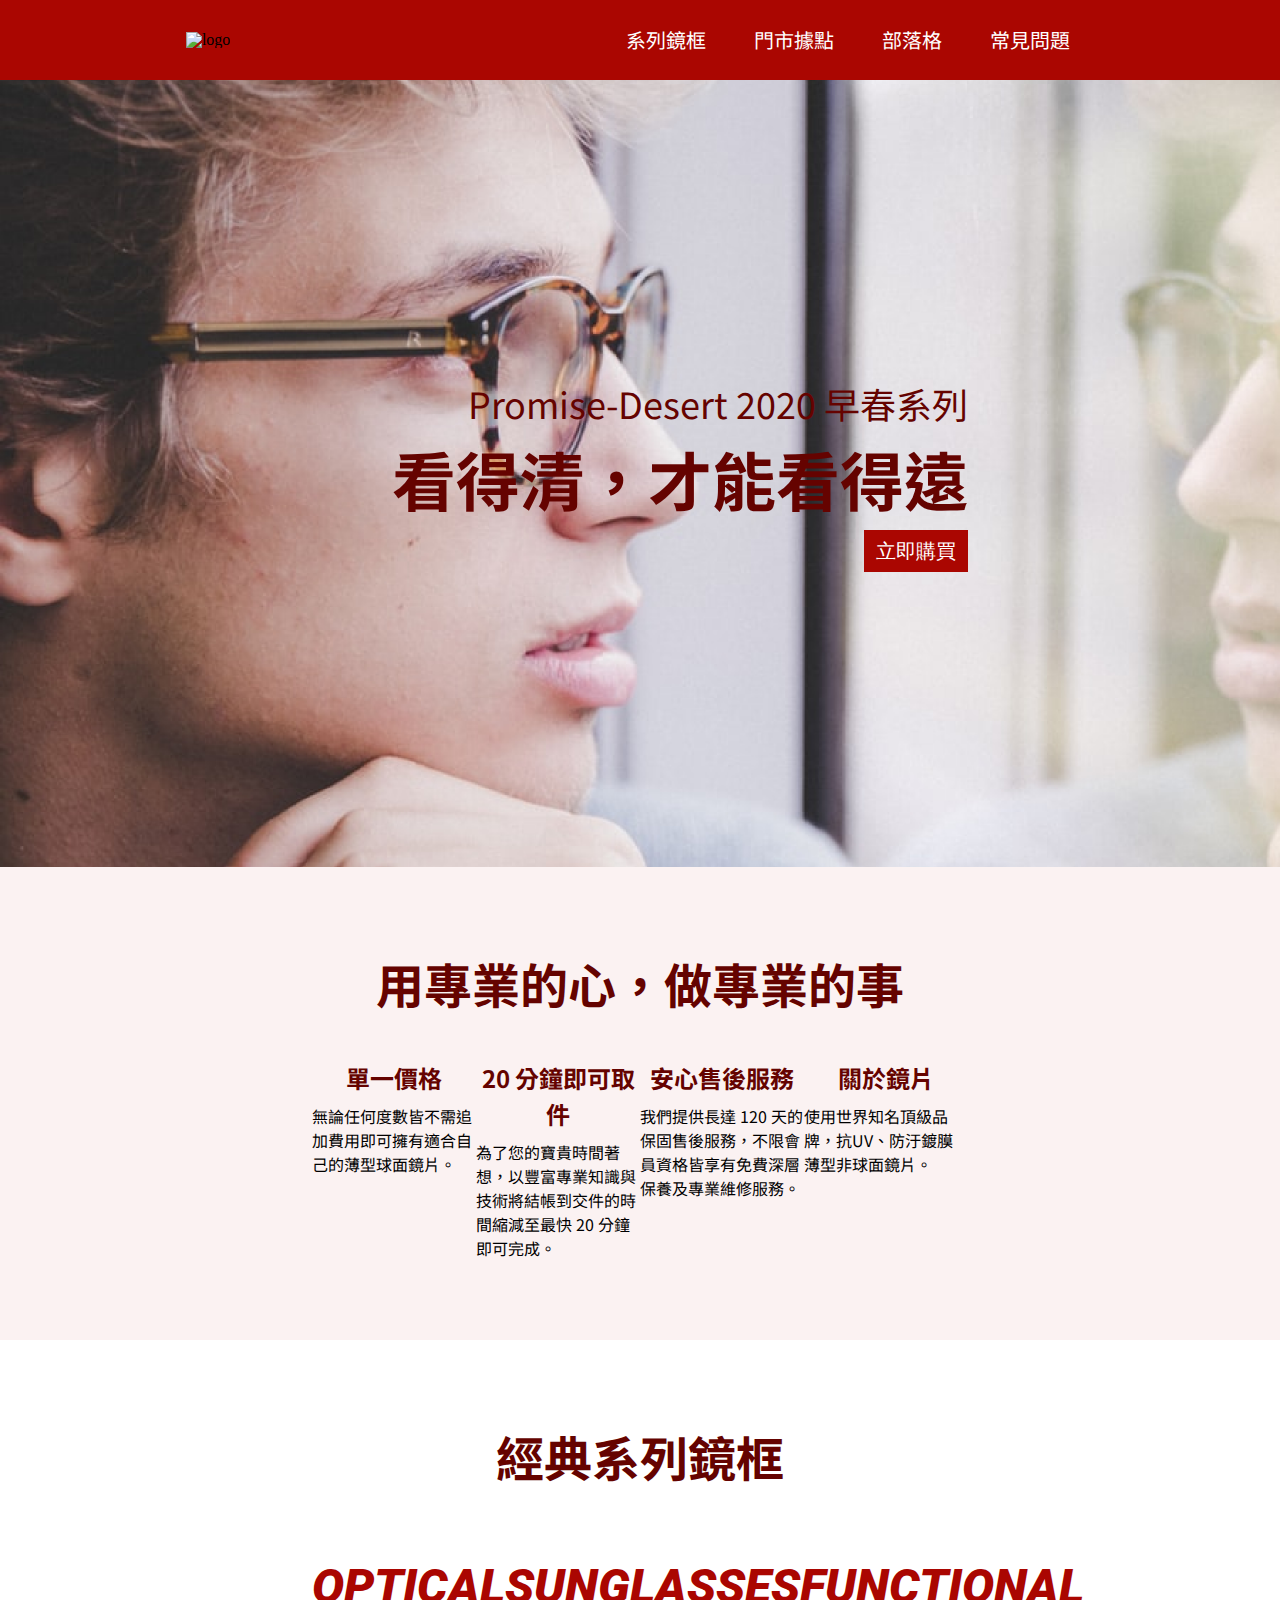
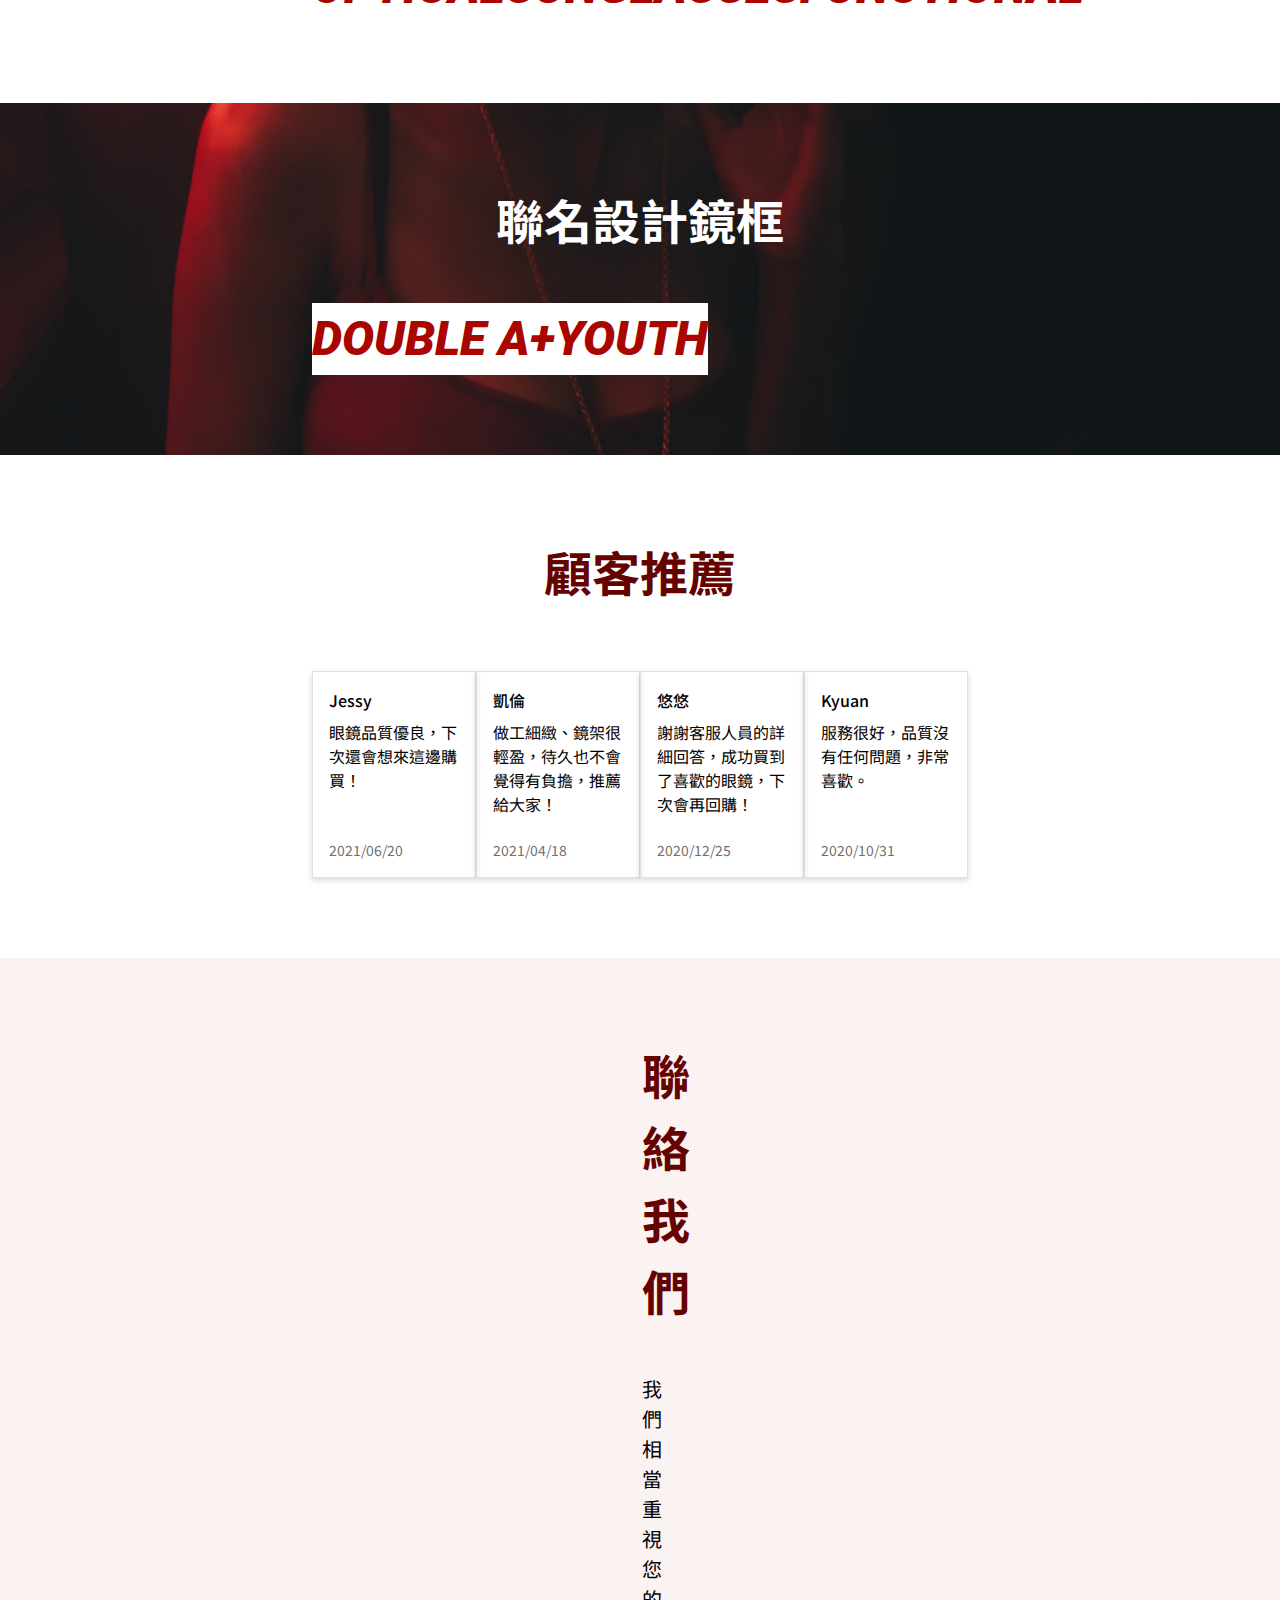
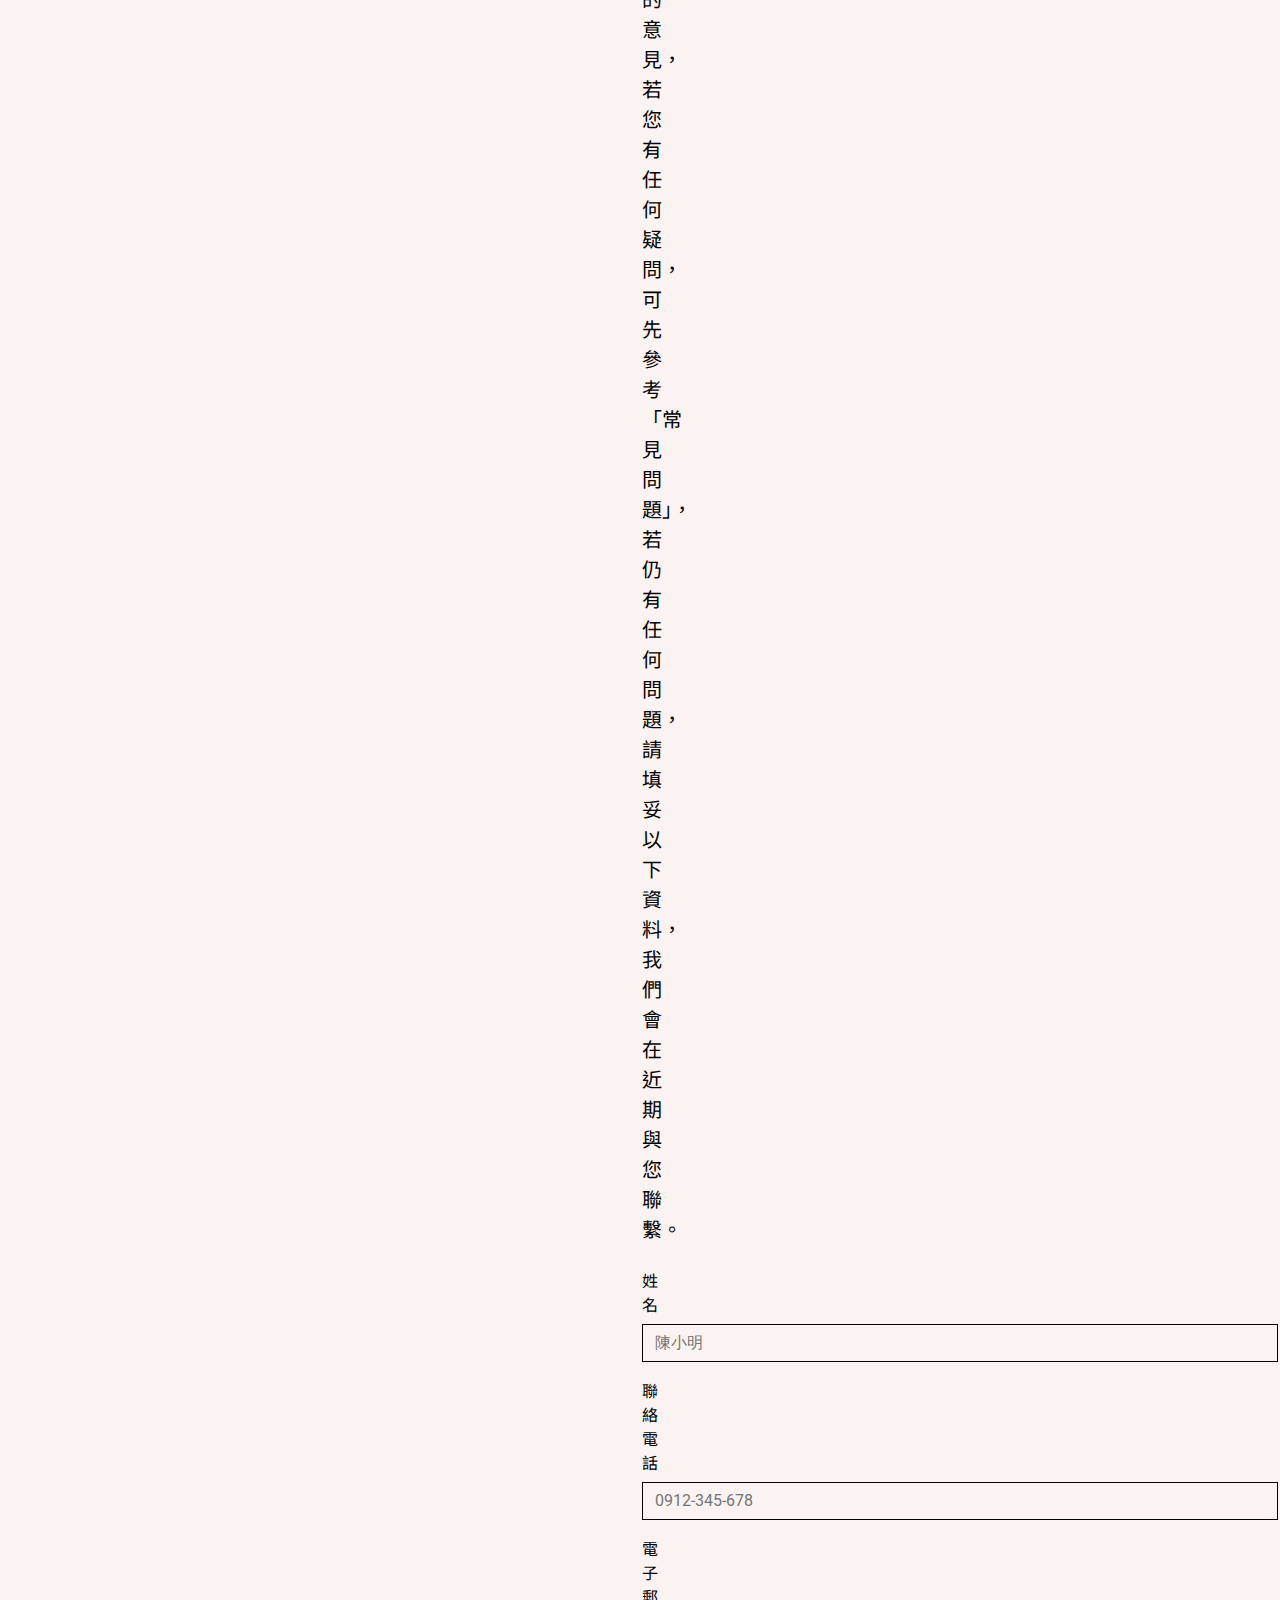
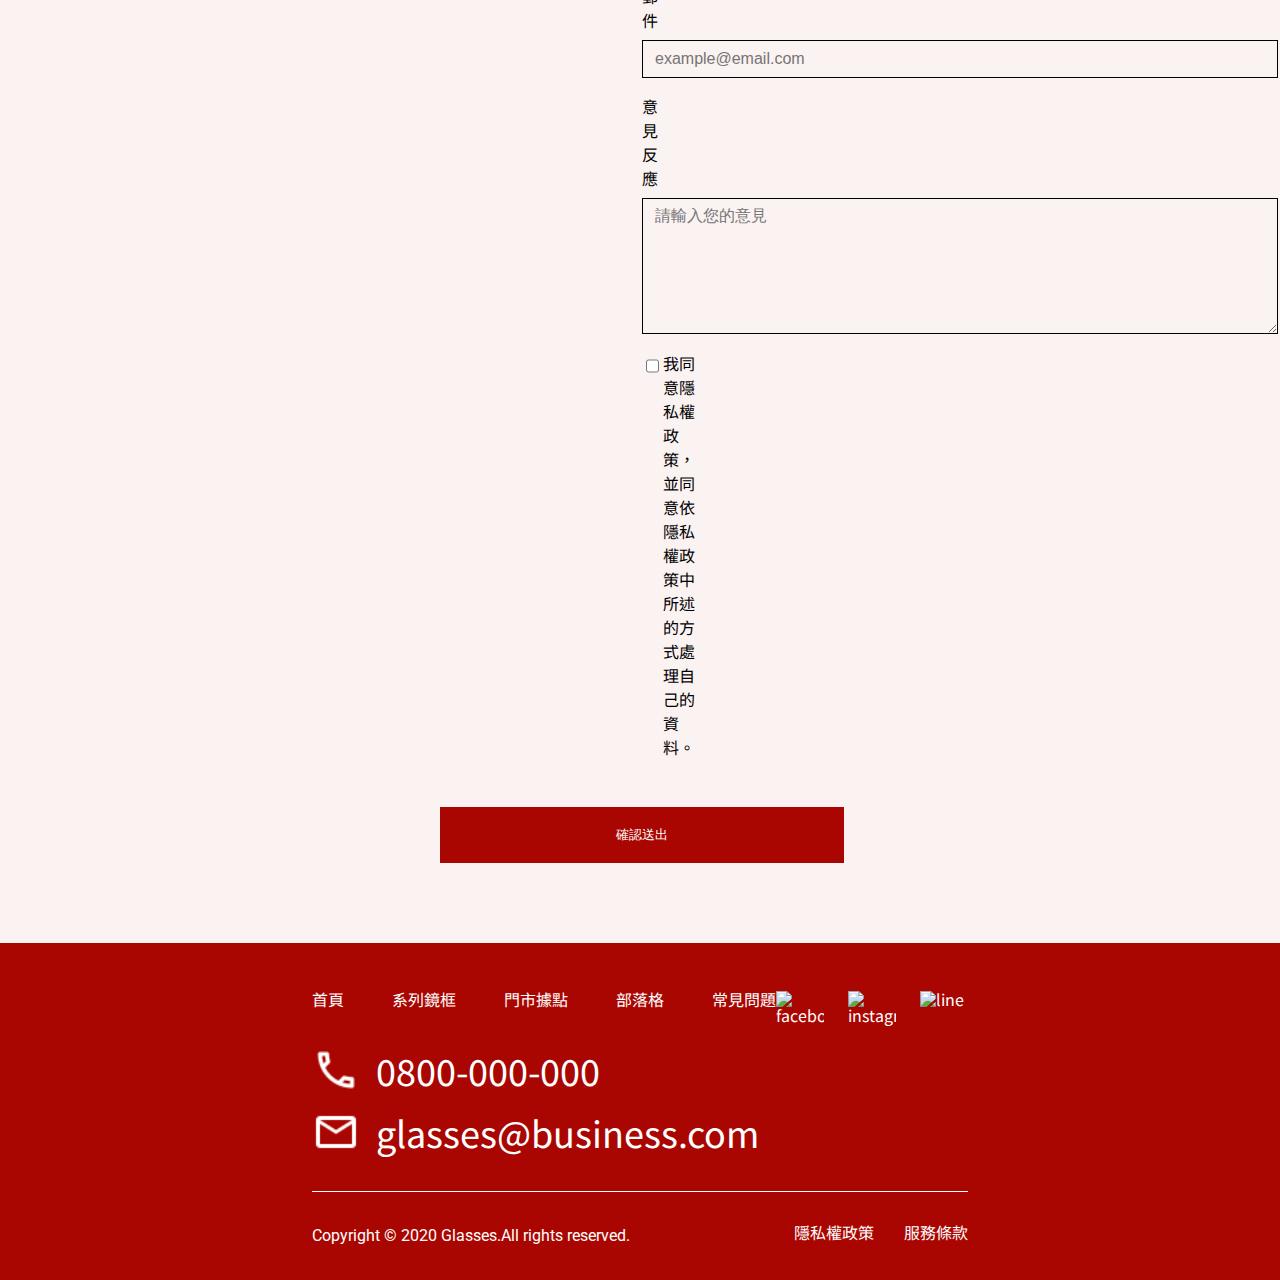
==== commit c2b7e6aa: "use website image rather than local img" ====
--- a/index.html
+++ b/index.html
@@ -15,7 +15,7 @@
 </head>
 <body>
     <div class="header">
-        <img src="images/logo-white.png" alt="logo">
+        <img src="https://raw.githubusercontent.com/hexschool/2022-web-layout-training/main/week3-4/logo-white.png" alt="logo">
         <ul class="menu text-notosans">
             <li><a href="">系列鏡框</a></li>
             <li><a href="">門市據點</a></li>
@@ -32,22 +32,22 @@
         <h2>用專業的心，做專業的事</h2>
         <ul class="values">
             <li>
-                <img src="images/home-section2-1.png" alt="">
+                <img src="https://raw.githubusercontent.com/hexschool/2022-web-layout-training/main/week3-4/home-section2-1.png" alt="">
                 <h3>單一價格</h3>
                 <p>無論任何度數皆不需追加費用即可擁有適合自己的薄型球面鏡片。</p>
             </li>
             <li>
-                <img src="images/home-section2-2.png" alt="">
+                <img src="https://raw.githubusercontent.com/hexschool/2022-web-layout-training/main/week3-4/home-section2-2.png" alt="">
                 <h3>20 分鐘即可取件</h3>
                 <p>為了您的寶貴時間著想，以豐富專業知識與技術將結帳到交件的時間縮減至最快 20 分鐘即可完成。</p>
             </li>
             <li>
-                <img src="images/home-section2-3.png" alt="">
+                <img src="https://raw.githubusercontent.com/hexschool/2022-web-layout-training/main/week3-4/home-section2-3.png" alt="">
                 <h3>安心售後服務</h3>
                 <p>我們提供長達 120 天的保固售後服務，不限會員資格皆享有免費深層保養及專業維修服務。</p>
             </li>
             <li>
-                <img src="images/home-section2-4.png" alt="">
+                <img src="https://raw.githubusercontent.com/hexschool/2022-web-layout-training/main/week3-4/home-section2-4.png" alt="">
                 <h3>關於鏡片</h3>
                 <p>使用世界知名頂級品牌，抗UV、防汙鍍膜薄型非球面鏡片。</p>
             </li>
@@ -57,15 +57,15 @@
         <h2 class="text-notosans">經典系列鏡框</h2>
         <ul class="classic-products text-roboto">
             <li>
-                <img src="images/home-section3-1.png" alt="">
+                <img src="https://raw.githubusercontent.com/hexschool/2022-web-layout-training/main/week3-4/home-section3-1.png" alt="">
                 <h3>OPTICAL</h3>
             </li>
             <li>
-                <img src="images/home-section3-2.png" alt="">
+                <img src="https://raw.githubusercontent.com/hexschool/2022-web-layout-training/main/week3-4/home-section3-2.png" alt="">
                 <h3>SUNGLASSES</h3>
             </li>
             <li>
-                <img src="images/home-section3-3.png" alt="">
+                <img src="https://raw.githubusercontent.com/hexschool/2022-web-layout-training/main/week3-4/home-section3-3.png" alt="">
                 <h3>FUNCTIONAL</h3>
             </li>
         </ul>
@@ -74,11 +74,11 @@
         <h2 class="text-notosans">聯名設計鏡框</h2>
         <ul class="joint-products text-roboto">
             <li class="double">
-                <img src="images/home-section4-1.png" alt="">
+                <img src="https://raw.githubusercontent.com/hexschool/2022-web-layout-training/main/week3-4/home-section4-1.png" alt="">
                 <h3>DOUBLE A+</h3>
             </li>
             <li class="youth">
-                <img src="images/home-section4-2.png" alt="">
+                <img src="https://raw.githubusercontent.com/hexschool/2022-web-layout-training/main/week3-4/home-section4-2.png" alt="">
                 <h3>YOUTH</h3>
             </li>
         </ul>
@@ -87,7 +87,7 @@
         <h2>顧客推薦</h2>
         <ul class="cards">
             <li>
-                <img src="images/home-section5-1.png" alt="">
+                <img src="https://raw.githubusercontent.com/hexschool/2022-web-layout-training/main/week3-4/home-section5-1.png" alt="">
                 <div class="cards-content">
                     <h3>Jessy</h3>
                     <p>眼鏡品質優良，下次還會想來這邊購買！</p>
@@ -95,7 +95,7 @@
                 </div>
             </li>
             <li>
-                <img src="images/home-section5-2.png" alt="">
+                <img src="https://raw.githubusercontent.com/hexschool/2022-web-layout-training/main/week3-4/home-section5-2.png" alt="">
                 <div class="cards-content">
                     <h3>凱倫</h3>
                     <p>做工細緻、鏡架很輕盈，待久也不會覺得有負擔，推薦給大家！</p>
@@ -103,7 +103,7 @@
                 </div>
             </li>
             <li>
-                <img src="images/home-section5-3.png" alt="">
+                <img src="https://raw.githubusercontent.com/hexschool/2022-web-layout-training/main/week3-4/home-section5-3.png" alt="">
                 <div class="cards-content">
                     <h3>悠悠</h3>
                     <p>謝謝客服人員的詳細回答，成功買到了喜歡的眼鏡，下次會再回購！</p>
@@ -111,7 +111,7 @@
                 </div>
             </li>
             <li>
-                <img src="images/home-section5-4.png" alt="">
+                <img src="https://raw.githubusercontent.com/hexschool/2022-web-layout-training/main/week3-4/home-section5-4.png" alt="">
                 <div class="cards-content">
                     <h3>Kyuan</h3>
                     <p>服務很好，品質沒有任何問題，非常喜歡。</p>
@@ -157,9 +157,9 @@
                 </div>
             </div >
             <ul class="social-media">
-                <img src="images/ic-social-fb.png" alt="facebook">
-                <img src="images/ic_social_ig.png" alt="instagram">
-                <img src="images/ic_social_line.png" alt="line">
+                <img src="https://raw.githubusercontent.com/hexschool/2022-web-layout-training/main/week3-4/ic-social-fb.png" alt="facebook">
+                <img src="https://raw.githubusercontent.com/hexschool/2022-web-layout-training/main/week3-4/ic_social_ig.png" alt="instagram">
+                <img src="https://raw.githubusercontent.com/hexschool/2022-web-layout-training/main/week3-4/ic_social_line.png" alt="line">
             </ul>
         </div>
         <div class="copyright">
--- a/css/all.css
+++ b/css/all.css
@@ -303,6 +303,7 @@
     display: flex;
     justify-content: space-between;
     width: 464px;
+    margin-bottom: 36px;
 }
 
 .contact-us{
@@ -314,7 +315,6 @@
     display: flex;
     flex-direction: column;
     align-items: start;
-    margin-top: 24px;
 }
 
 .contact-way img{
@@ -356,6 +356,7 @@
     font-size: 16px;
     line-height: 24px;
     font-weight: 400;
+    text-align: left;
 }
 
 .copyright ul{
@@ -370,6 +371,35 @@
         line-height: 36px;
     }
 
+    .header{
+        flex-direction: column;
+        height: 100%;
+    }
+
+    .header img{
+        padding: 16px 0px;
+    }
+    
+    .menu{
+        display: flex;
+        flex-wrap: wrap;
+        width: 100%;
+        text-align: center;
+    }
+
+    .menu li{
+        width: 50%;
+        height: 48px;
+        border: 1px solid white;
+        padding: 12px 0px;
+    }
+    
+    .menu a{
+        font-size: 16px;
+        line-height: 24px;
+    }
+
+
     .banner{
         background-image: url('../images/home-header-sm.png');
         padding-right: 14px;
@@ -502,26 +532,11 @@
     }
     
     .pages{
-        visibility: hidden;
-    }
-    
-    .social-media{
-        width: 88px;
-    }
-    
-    .social-media img{
-        width: 24px;
-    }
-    
-    .contact-way{
-        display: flex;
-        flex-direction: column;
-        align-items: flex-start;
+        display: none;
     }
     
     .contact-way img{
         width: 24px;
-        padding: 3px;
         margin-right: 8px;
     }
     
@@ -530,16 +545,26 @@
         line-height: 24px;
     }
     
+    .social-media{
+        width: 88px;
+    }
+    
+    .social-media img{
+        width: 24px;
+        height: 24px;
+    }
+    
     .copyright{
-        flex-direction: column;
-        align-items: flex-start;
-        justify-content: space-between;
-        height: 88px;
+        margin-top: 16px;
+        padding-top: 16px;
+        flex-direction: column;
     }
     
     .copyright ul{
         flex-direction: column;
-        font-size: 16px;
-        line-height: 24px;
+    }
+
+    .copyright li{
+        margin-top: 8px;
     }
 }